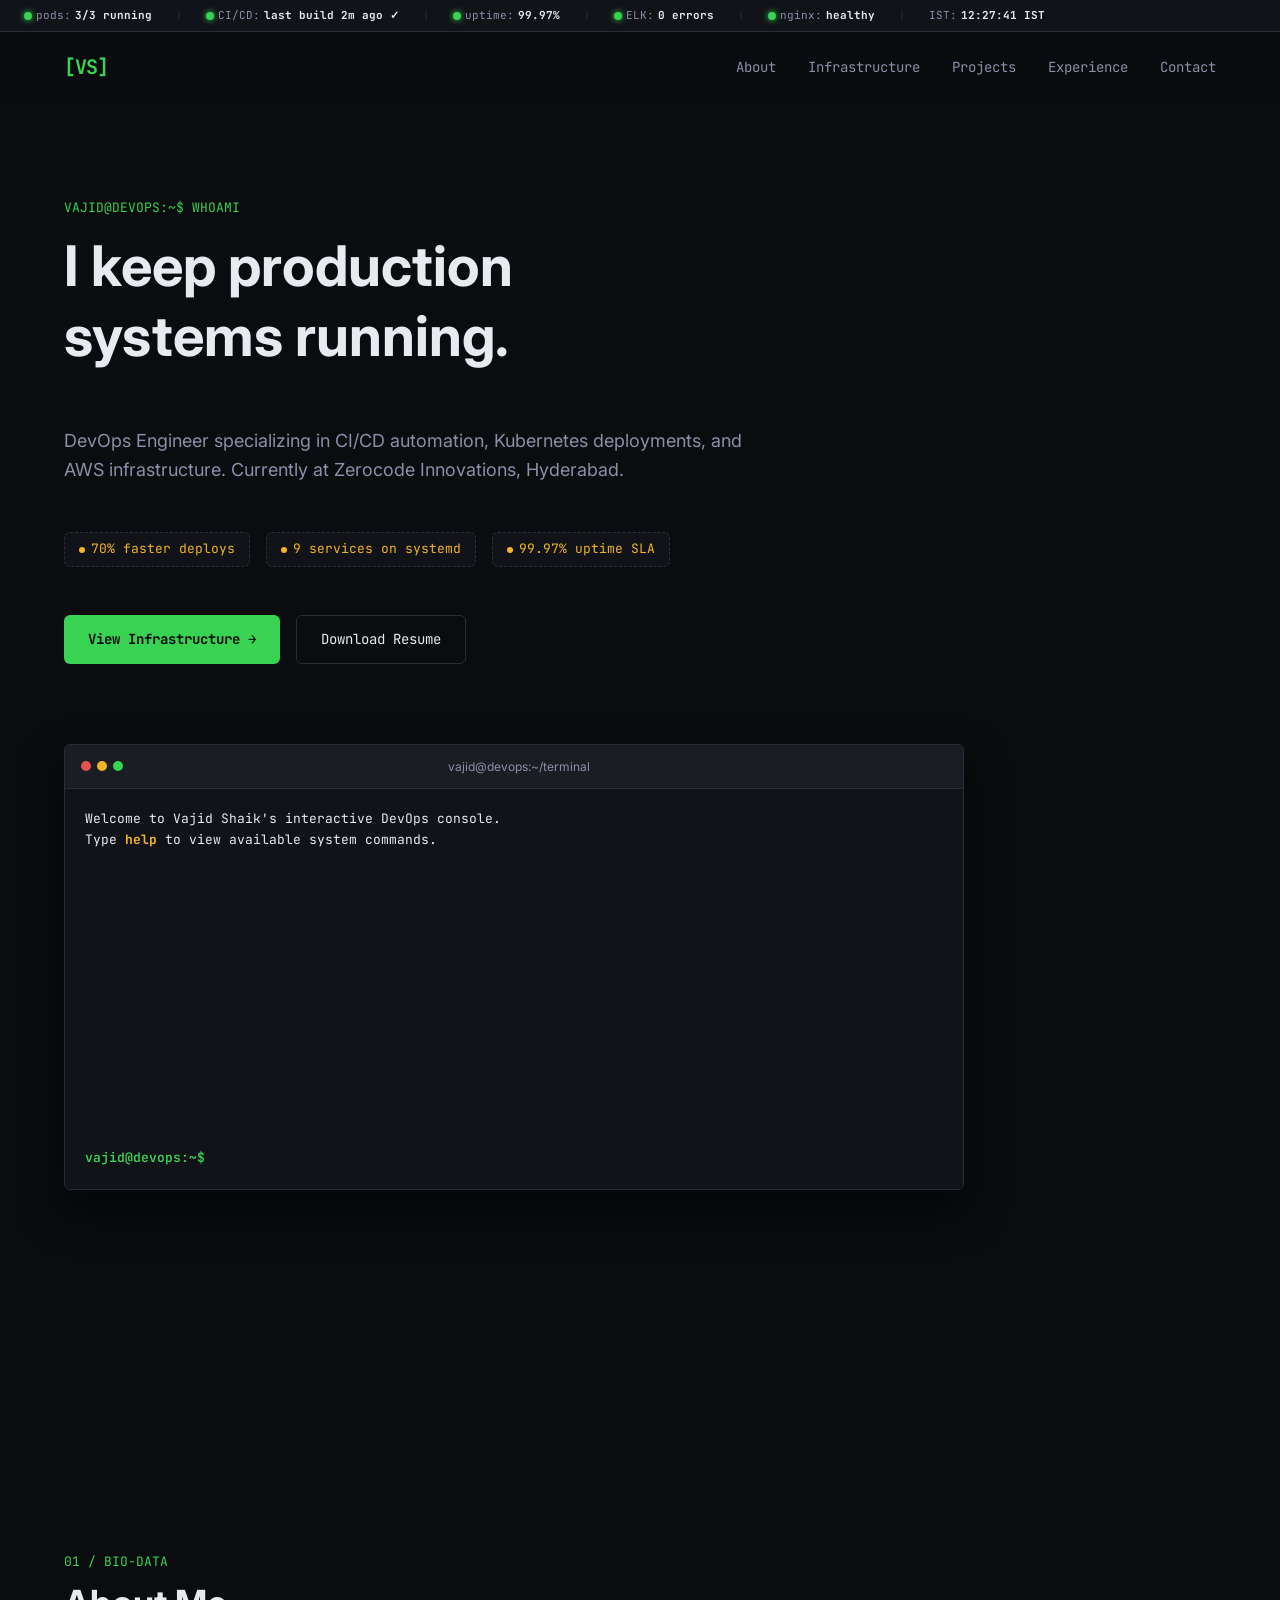
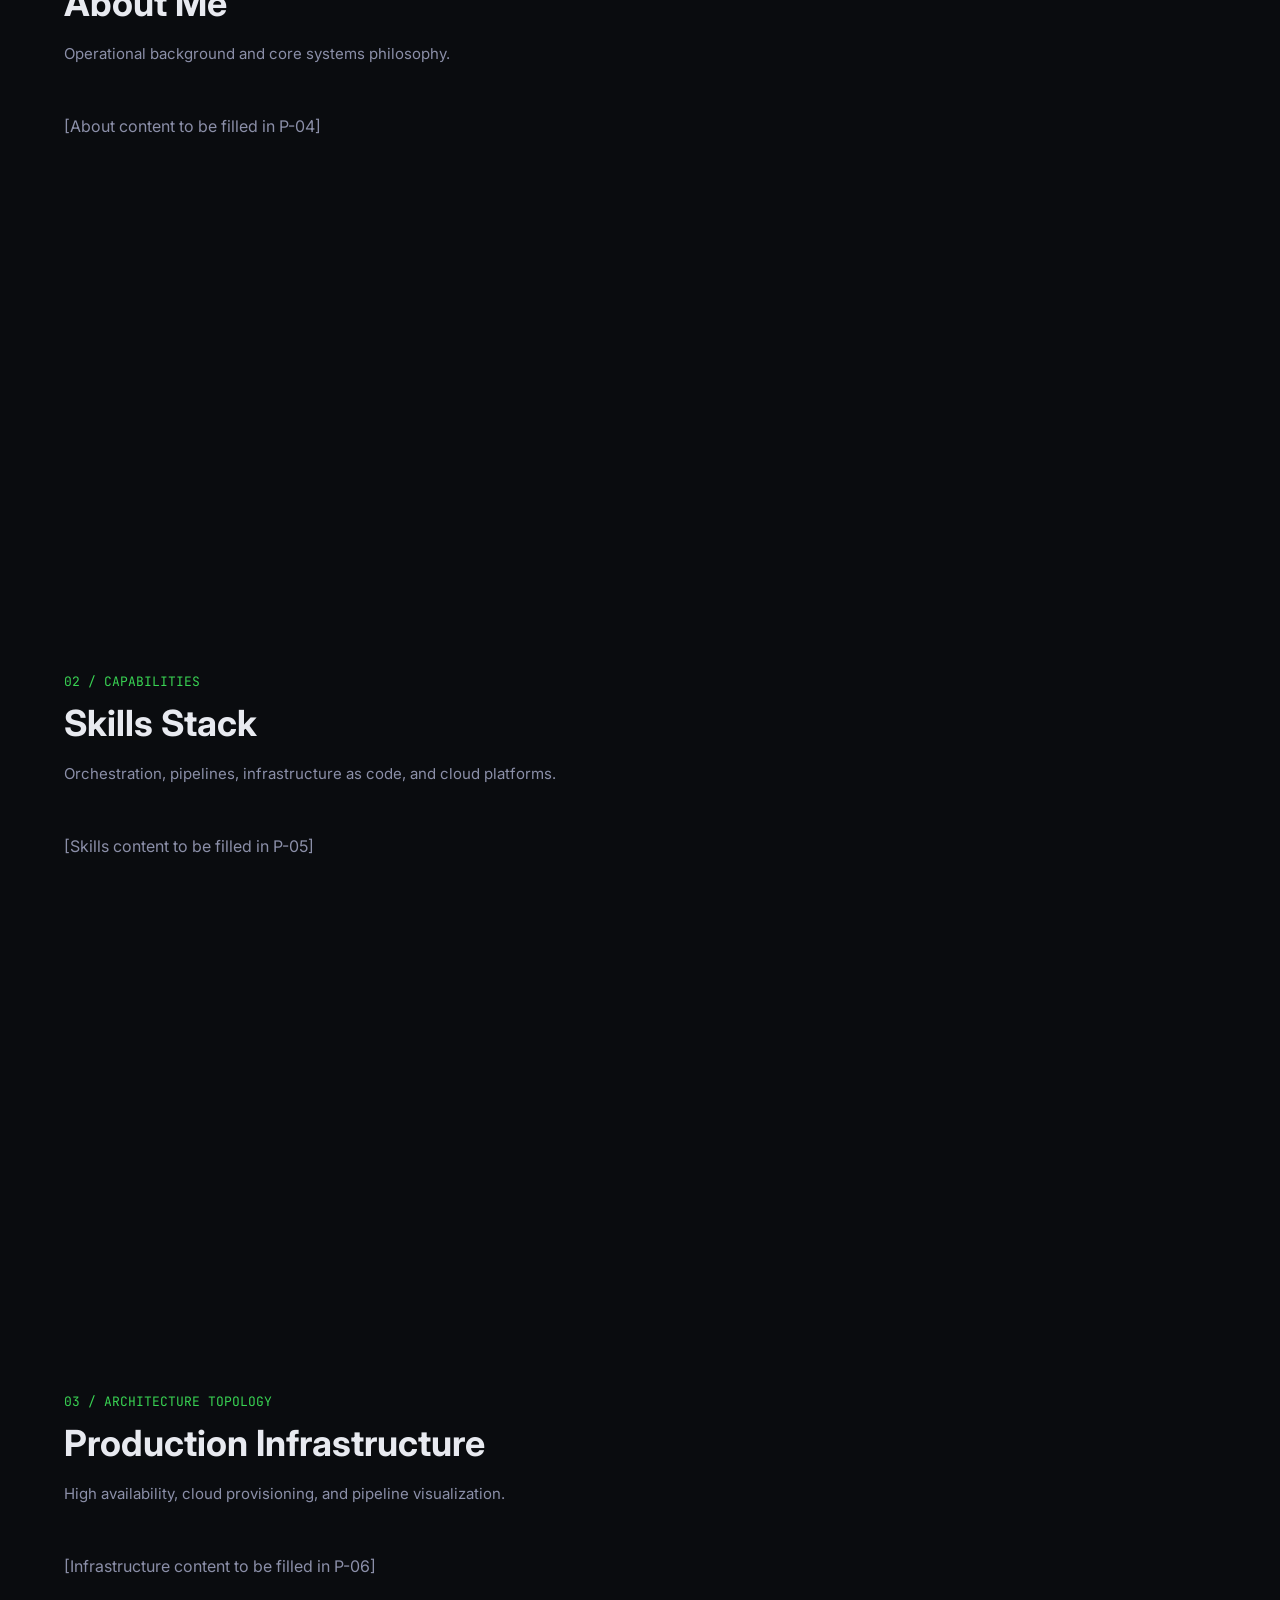
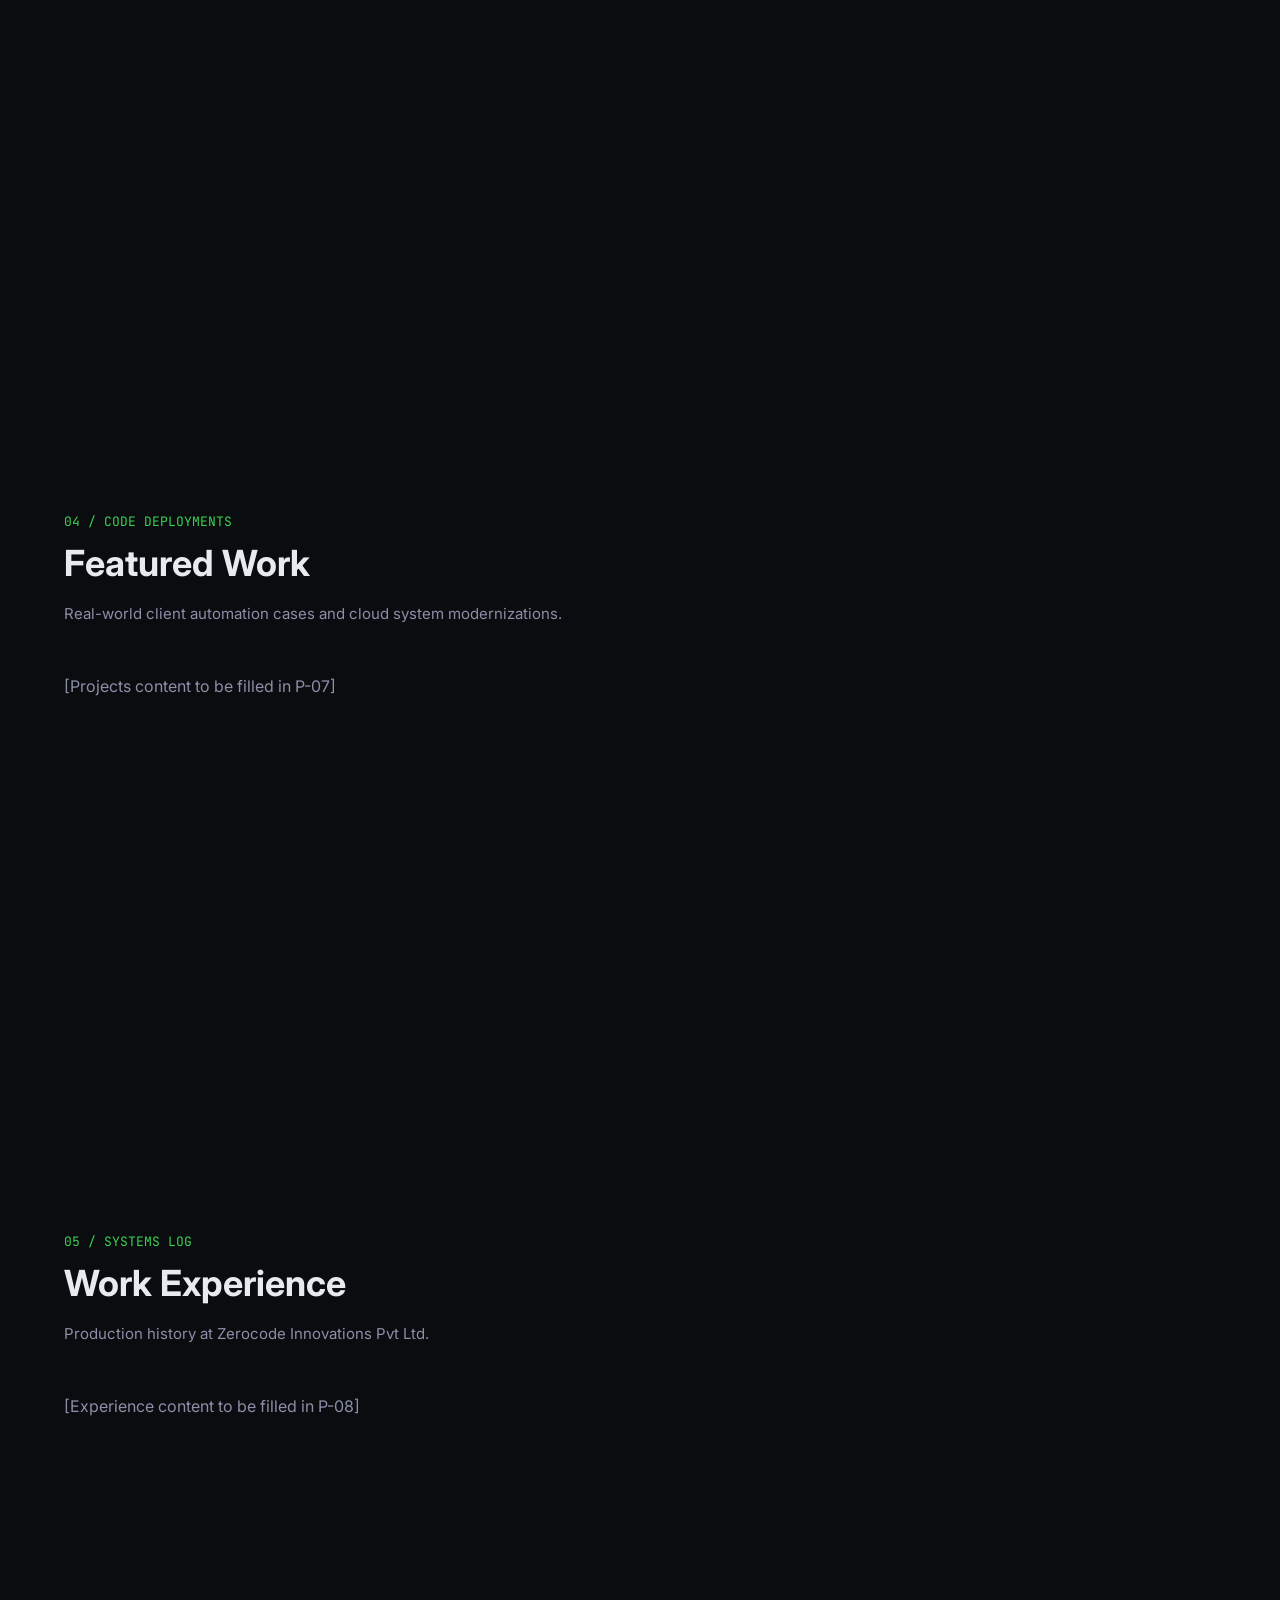
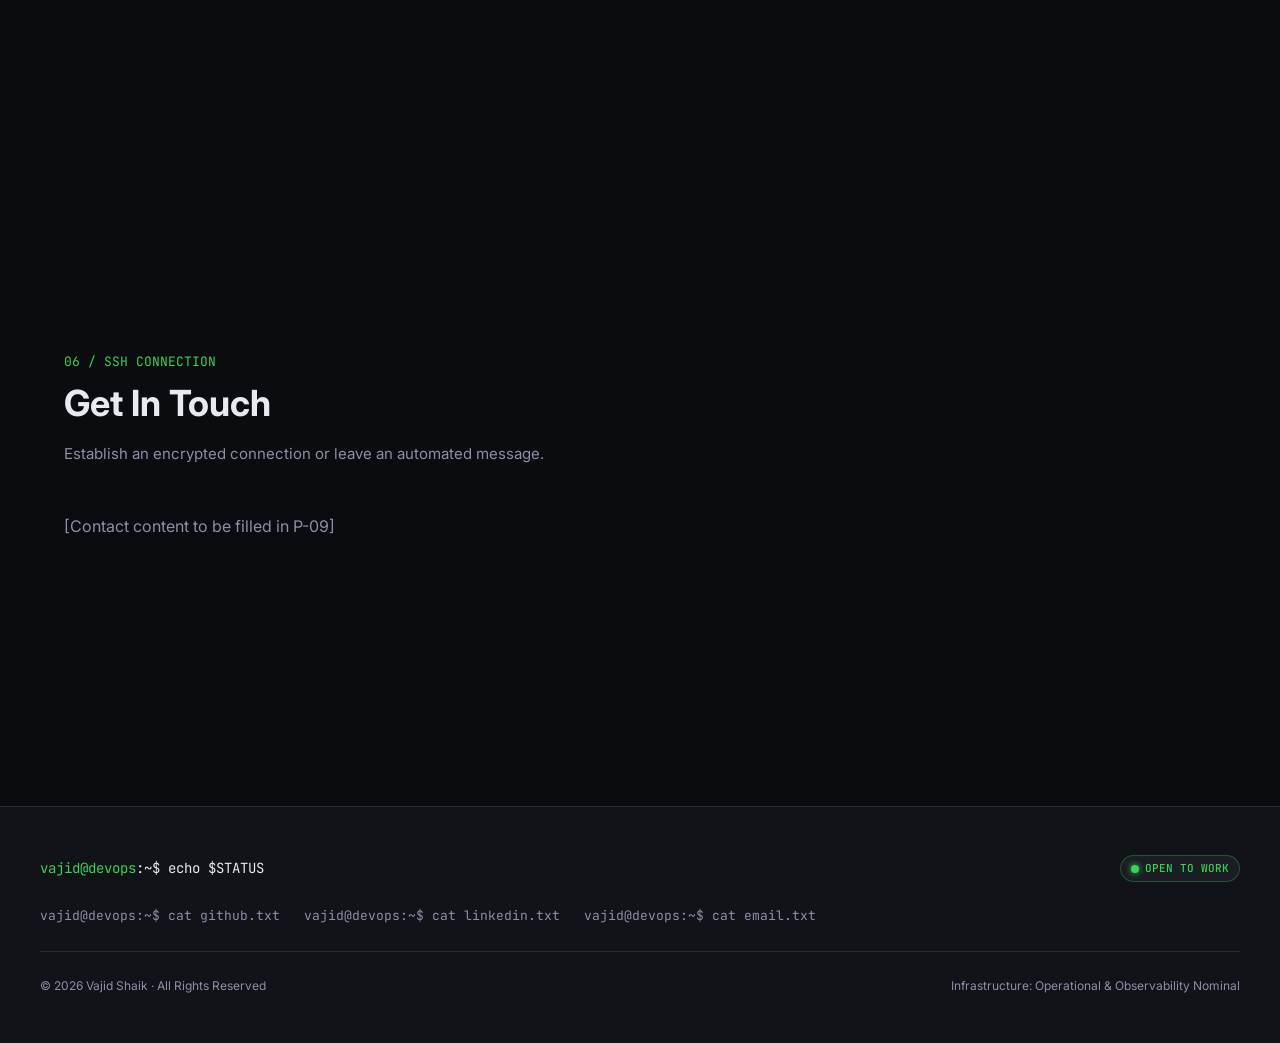
==== index.html @ 1112ad94 "feat(p-03): implement ops status bar, hero section, and interactive terminal simulator engine" ====
<!DOCTYPE html>
<html lang="en">
<head>
  <meta charset="UTF-8" />
  <meta name="viewport" content="width=device-width, initial-scale=1.0" />
  
  <!-- SEO Meta Tags -->
  <title>Vajid Shaik | DevOps Engineer — Hyderabad</title>
  <meta name="description" content="Vajid Shaik is a DevOps Engineer specializing in end-to-end CI/CD automation, AWS cloud architecture, containerized environments via Kubernetes, and Infrastructure as Code (IaC)." />
  <meta name="keywords" content="DevOps Engineer, Vajid Shaik, CI/CD, AWS, Kubernetes, Terraform, Docker, Nginx, Linux, Jenkins, Hyderabad, India" />
  <meta name="author" content="Vajid Shaik" />
  <link rel="canonical" href="https://vajidshaik44.github.io" />

  <!-- Open Graph / LinkedIn Preview Metadata -->
  <meta property="og:title" content="Vajid Shaik | DevOps Engineer — Hyderabad" />
  <meta property="og:description" content="Automating release engineering and infrastructure systems. Specializing in CI/CD, AWS cloud design, and Kubernetes management." />
  <meta property="og:type" content="website" />
  <meta property="og:url" content="https://vajidshaik44.github.io" />
  <meta property="og:image" content="https://vajidshaik44.github.io/assets/images/og-preview.png" />
  <meta property="og:site_name" content="Vajid Shaik Portfolio" />

  <!-- Fonts & Styling -->
  <link rel="preconnect" href="https://fonts.googleapis.com">
  <link rel="preconnect" href="https://fonts.gstatic.com" crossorigin>
  <link href="https://fonts.googleapis.com/css2?family=Inter:wght@300;400;500;600;700&family=JetBrains+Mono:wght@300;400;500;600;700&display=swap" rel="stylesheet">
  
  <link rel="stylesheet" href="assets/css/styles.css" />

  <!-- Schema.org JSON-LD Structured Data -->
  <script type="application/ld+json">
  {
    "@context": "https://schema.org",
    "@type": "Person",
    "name": "Vajid Shaik",
    "jobTitle": "DevOps Engineer",
    "url": "https://vajidshaik44.github.io",
    "address": {
      "@type": "PostalAddress",
      "addressLocality": "Hyderabad",
      "addressRegion": "Telangana",
      "addressCountry": "India"
    },
    "alumniOf": {
      "@type": "EducationalOrganization",
      "name": "JNTU Hyderabad"
    },
    "sameAs": [
      "https://github.com/VajidShaik44",
      "https://www.linkedin.com/in/vajid-shaik"
    ]
  }
  </script>
</head>
<body>

  <!-- ── 1. LOADING SCREEN ── -->
  <div id="loader" aria-live="polite" aria-label="Loading portfolio configurations">
    <div class="loader-container">
      <div class="loader-text">Booting...</div>
      <div class="loader-bar-track">
        <div class="loader-bar-fill"></div>
      </div>
    </div>
  </div>

  <!-- ── 1.5 OPERATIONS Status BAR ── -->
  <div id="ops-ticker" role="status" aria-label="Operations status ticker">
    <div class="ticker-item">
      <span class="status-dot green" id="ticker-pods-dot"></span>
      pods:<strong id="ticker-pods-val">3/3 running</strong>
    </div>
    <span class="ticker-separator">|</span>
    <div class="ticker-item">
      <span class="status-dot green" id="ticker-cicd-dot"></span>
      CI/CD:<strong id="ticker-cicd-val">last build 2m ago ✓</strong>
    </div>
    <span class="ticker-separator">|</span>
    <div class="ticker-item">
      <span class="status-dot green"></span>
      uptime:<strong>99.97%</strong>
    </div>
    <span class="ticker-separator">|</span>
    <div class="ticker-item">
      <span class="status-dot green" id="ticker-elk-dot"></span>
      ELK:<strong id="ticker-elk-val">0 errors</strong>
    </div>
    <span class="ticker-separator">|</span>
    <div class="ticker-item">
      <span class="status-dot green"></span>
      nginx:<strong>healthy</strong>
    </div>
    <span class="ticker-separator">|</span>
    <div class="ticker-item">
      <span>IST:</span><strong id="ticker-time-val">--:--:--</strong>
    </div>
  </div>

  <!-- ── 2. NAVIGATION BAR ── -->
  <nav id="navbar" role="navigation" aria-label="Main Navigation">
    <div class="nav-container">
      <a href="#hero" class="nav-logo">[VS]</a>
      
      <!-- Desktop links -->
      <ul class="nav-links">
        <li><a href="#about">About</a></li>
        <li><a href="#infrastructure">Infrastructure</a></li>
        <li><a href="#projects">Projects</a></li>
        <li><a href="#experience">Experience</a></li>
        <li><a href="#contact">Contact</a></li>
      </ul>

      <!-- Hamburger Trigger for mobile -->
      <button class="hamburger" id="hamburger-trigger" aria-expanded="false" aria-controls="mobile-nav-menu" aria-label="Open navigation menu">
        <span></span>
        <span></span>
        <span></span>
      </button>
    </div>
  </nav>

  <!-- Mobile navigation panel -->
  <div class="mobile-nav-panel" id="mobile-nav-menu">
    <ul class="mobile-nav-links">
      <li><a href="#about" class="mobile-link">About</a></li>
      <li><a href="#infrastructure" class="mobile-link">Infrastructure</a></li>
      <li><a href="#projects" class="mobile-link">Projects</a></li>
      <li><a href="#experience" class="mobile-link">Experience</a></li>
      <li><a href="#contact" class="mobile-link">Contact</a></li>
    </ul>
  </div>

  <!-- ── 3. MAIN PAGE SECTIONS ── -->
  <main id="main-content">
    
    <!-- Hero Section -->
    <section id="hero" class="section-placeholder">
      <div class="hero-wrapper">
        <div class="section-header" style="margin-bottom: var(--spacing-unit);">
          <span class="subtitle" style="font-family: var(--font-mono); color: var(--accent-green); font-size: 13px;">vajid@devops:~$ whoami</span>
          <h1 style="font-size: clamp(32px, 6vw, 56px); margin-top: calc(var(--spacing-unit) * 1.5); margin-bottom: calc(var(--spacing-unit) * 2);">I keep production systems running.</h1>
        </div>
        
        <p class="hero-description">
          DevOps Engineer specializing in CI/CD automation, Kubernetes deployments, and AWS infrastructure. Currently at Zerocode Innovations, Hyderabad.
        </p>

        <div class="hero-metrics">
          <span class="metric-pill">70% faster deploys</span>
          <span class="metric-pill">9 services on systemd</span>
          <span class="metric-pill">99.97% uptime SLA</span>
        </div>

        <div class="cta-container">
          <a href="#infrastructure" class="btn-primary">View Infrastructure &rarr;</a>
          <a href="assets/resume/vajid-shaik-devops-resume.pdf" download class="btn-secondary">Download Resume</a>
        </div>

        <!-- Interactive Linux Terminal Simulator -->
        <div class="terminal-cli-block">
          <div class="terminal-cli-header">
            <div class="terminal-buttons">
              <span class="terminal-btn close"></span>
              <span class="terminal-btn minimize"></span>
              <span class="terminal-btn maximize"></span>
            </div>
            <div class="terminal-title">vajid@devops:~/terminal</div>
          </div>
          <div class="terminal-cli-body" id="terminal-body-click">
            <div class="terminal-cli-output" id="terminal-cli-output">Welcome to Vajid Shaik's interactive DevOps console.
Type <span class="term-warning term-bold">help</span> to view available system commands.
</div>
            <div class="terminal-input-line">
              <span class="terminal-cli-prompt">vajid@devops:~$</span>
              <input type="text" class="terminal-cli-input" id="terminal-cli-input" autofocus autocomplete="off" spellcheck="false" aria-label="Terminal input line" />
            </div>
          </div>
        </div>
      </div>
    </section>

    <!-- About Section -->
    <section id="about" class="section-placeholder">
      <div class="section-header">
        <span class="subtitle">01 / Bio-Data</span>
        <h2>About Me</h2>
        <p>Operational background and core systems philosophy.</p>
      </div>
      <p style="color: var(--text-secondary);">[About content to be filled in P-04]</p>
    </section>

    <!-- Skills Section -->
    <section id="skills" class="section-placeholder">
      <div class="section-header">
        <span class="subtitle">02 / Capabilities</span>
        <h2>Skills Stack</h2>
        <p>Orchestration, pipelines, infrastructure as code, and cloud platforms.</p>
      </div>
      <p style="color: var(--text-secondary);">[Skills content to be filled in P-05]</p>
    </section>

    <!-- Infrastructure Section -->
    <section id="infrastructure" class="section-placeholder">
      <div class="section-header">
        <span class="subtitle">03 / Architecture Topology</span>
        <h2>Production Infrastructure</h2>
        <p>High availability, cloud provisioning, and pipeline visualization.</p>
      </div>
      <p style="color: var(--text-secondary);">[Infrastructure content to be filled in P-06]</p>
    </section>

    <!-- Projects Section -->
    <section id="projects" class="section-placeholder">
      <div class="section-header">
        <span class="subtitle">04 / Code Deployments</span>
        <h2>Featured Work</h2>
        <p>Real-world client automation cases and cloud system modernizations.</p>
      </div>
      <p style="color: var(--text-secondary);">[Projects content to be filled in P-07]</p>
    </section>

    <!-- Experience Section -->
    <section id="experience" class="section-placeholder">
      <div class="section-header">
        <span class="subtitle">05 / Systems Log</span>
        <h2>Work Experience</h2>
        <p>Production history at Zerocode Innovations Pvt Ltd.</p>
      </div>
      <p style="color: var(--text-secondary);">[Experience content to be filled in P-08]</p>
    </section>

    <!-- Contact Section -->
    <section id="contact" class="section-placeholder">
      <div class="section-header">
        <span class="subtitle">06 / SSH Connection</span>
        <h2>Get In Touch</h2>
        <p>Establish an encrypted connection or leave an automated message.</p>
      </div>
      <p style="color: var(--text-secondary);">[Contact content to be filled in P-09]</p>
    </section>

  </main>

  <!-- ── 4. FOOTER COMPONENT ── -->
  <footer class="footer" role="contentinfo">
    <div class="footer-container">
      <div class="footer-top">
        <div class="footer-prompt" aria-label="Terminal Prompt">
          <span class="prompt-host">vajid@devops</span><span class="prompt-text">:~$ echo $STATUS</span>
        </div>
        <div class="badge-tag green">
          <span class="status-dot green"></span>
          OPEN TO WORK
        </div>
      </div>

      <div class="footer-links" aria-label="Terminal Links">
        <div>
          <span style="color: var(--text-secondary);">vajid@devops:~$</span> 
          <a href="https://github.com/VajidShaik44" target="_blank" rel="noopener">cat github.txt</a>
        </div>
        <div>
          <span style="color: var(--text-secondary);">vajid@devops:~$</span> 
          <a href="https://www.linkedin.com/in/vajid-shaik" target="_blank" rel="noopener">cat linkedin.txt</a>
        </div>
        <div>
          <span style="color: var(--text-secondary);">vajid@devops:~$</span> 
          <a href="mailto:shaikvajid484@gmail.com">cat email.txt</a>
        </div>
      </div>

      <div class="footer-bottom">
        <span>&copy; 2026 Vajid Shaik · All Rights Reserved</span>
        <span>Infrastructure: Operational &amp; Observability Nominal</span>
      </div>
    </div>
  </footer>

  <!-- ── 5. CORE LAYOUT SCRIPTS ── -->
  <script>
    document.addEventListener("DOMContentLoaded", function () {
      // 1. Force remove loader overlay under 1.5s
      setTimeout(function () {
        document.body.classList.add("loaded");
      }, 1200);

      // 2. Navigation Scroll Effect
      const navbar = document.getElementById("navbar");
      window.addEventListener("scroll", function () {
        if (window.scrollY > 20) {
          navbar.classList.add("scrolled");
        } else {
          navbar.classList.remove("scrolled");
        }
      });

      // 3. Mobile Hamburger Menu Toggle
      const trigger = document.getElementById("hamburger-trigger");
      const menu = document.getElementById("mobile-nav-menu");
      const links = document.querySelectorAll(".mobile-link");

      function toggleMenu() {
        const isOpen = trigger.classList.toggle("open");
        menu.classList.toggle("open");
        trigger.setAttribute("aria-expanded", isOpen);
      }

      trigger.addEventListener("click", toggleMenu);

      links.forEach(function (link) {
        link.addEventListener("click", toggleMenu);
      });

      // 4. Update Navigation Links Active Class on Scroll
      const sections = document.querySelectorAll("section");
      const navItems = document.querySelectorAll(".nav-links a");

      window.addEventListener("scroll", function () {
        let current = "";
        sections.forEach(function (section) {
          const sectionTop = section.offsetTop;
          const sectionHeight = section.clientHeight;
          if (window.scrollY >= (sectionTop - varHOffset())) {
            current = section.getAttribute("id");
          }
        });

        navItems.forEach(function (item) {
          item.classList.remove("active");
          if (item.getAttribute("href").slice(1) === current) {
            item.classList.add("active");
          }
        });
      });

      function varHOffset() {
        return parseInt(getComputedStyle(document.documentElement).getPropertyValue('--nav-h')) || 70;
      }
    });
  </script>
  <script src="assets/js/terminal.js"></script>
</body>
</html>
---- assets/css/styles.css ----
/* ===================================================================
   styles.css — Rebuilt Global CSS for vajidshaik44.github.io
   Branch: devops-portfolio-v2
   =================================================================== */

/* ── 1. DESIGN VARIABLES ── */
:root {
  --bg: #0a0c0f;
  --surface: #111318;
  --surface-raised: #1a1d24;
  --border: #2a2d35;
  --text-primary: #e8eaf0;
  --text-secondary: #8b8fa8;
  --accent-green: #39d353;
  --accent-amber: #f0b429;
  --accent-red: #e5534b;
  --accent-blue: #58a6ff;

  --font-sans: 'Inter', system-ui, -apple-system, sans-serif;
  --font-mono: 'JetBrains Mono', monospace;

  --spacing-unit: 8px;
  --radius: 6px;
  --transition-speed: 0.25s;
  
  --nav-h: 70px;
}

/* ── 2. GLOBAL RESETS ── */
*, *::before, *::after {
  box-sizing: border-box;
  margin: 0;
  padding: 0;
}

html {
  scroll-behavior: smooth;
  scroll-padding-top: var(--nav-h);
}

body {
  background-color: var(--bg);
  color: var(--text-primary);
  font-family: var(--font-sans);
  font-size: 16px;
  line-height: 1.6;
  overflow-x: hidden;
  -webkit-font-smoothing: antialiased;
}

/* ── 3. TYPOGRAPHY ── */
h1, h2, h3, h4, h5, h6 {
  font-family: var(--font-sans);
  font-weight: 700;
  color: var(--text-primary);
  line-height: 1.25;
}

code, pre, .mono-text, .terminal-block {
  font-family: var(--font-mono);
}

a {
  color: var(--accent-blue);
  text-decoration: none;
  transition: color var(--transition-speed) ease;
}

a:hover {
  color: var(--accent-green);
}

/* ── 4. LOADING SCREEN ── */
#loader {
  position: fixed;
  inset: 0;
  background-color: var(--bg);
  z-index: 10000;
  display: flex;
  flex-direction: column;
  justify-content: center;
  align-items: center;
  transition: opacity 0.4s ease, visibility 0.4s ease;
}

.loader-container {
  width: 240px;
  text-align: center;
}

.loader-text {
  font-family: var(--font-mono);
  font-size: 14px;
  color: var(--accent-green);
  margin-bottom: 12px;
  letter-spacing: 0.1em;
}

.loader-bar-track {
  width: 100%;
  height: 4px;
  background-color: var(--surface);
  border: 1px solid var(--border);
  border-radius: 2px;
  overflow: hidden;
}

.loader-bar-fill {
  height: 100%;
  width: 0%;
  background-color: var(--accent-green);
  box-shadow: 0 0 8px var(--accent-green);
  animation: loadProgress 1.2s cubic-bezier(0.1, 0.8, 0.3, 1) forwards;
}

@keyframes loadProgress {
  0% { width: 0%; }
  20% { width: 15%; }
  50% { width: 60%; }
  80% { width: 90%; }
  100% { width: 100%; }
}

/* Hide helper when loaded */
body.loaded #loader {
  opacity: 0;
  visibility: hidden;
}

/* ── 5. NAVIGATION COMPONENT ── */
#navbar {
  position: fixed;
  top: 0;
  left: 0;
  width: 100%;
  height: var(--nav-h);
  background-color: rgba(10, 12, 15, 0.85);
  backdrop-filter: blur(12px);
  -webkit-backdrop-filter: blur(12px);
  border-bottom: 1px solid transparent;
  z-index: 999;
  transition: border-color var(--transition-speed) ease, background-color var(--transition-speed) ease;
}

/* Added dynamically via JS on scroll */
#navbar.scrolled {
  border-bottom-color: var(--border);
  background-color: rgba(17, 19, 24, 0.95);
}

.nav-container {
  max-width: 1200px;
  height: 100%;
  margin: 0 auto;
  padding: 0 calc(var(--spacing-unit) * 3);
  display: flex;
  justify-content: space-between;
  align-items: center;
}

.nav-logo {
  font-family: var(--font-mono);
  font-size: 20px;
  font-weight: 700;
  color: var(--accent-green);
  letter-spacing: -0.05em;
  display: flex;
  align-items: center;
}

.nav-links {
  display: flex;
  gap: calc(var(--spacing-unit) * 4);
  list-style: none;
}

.nav-links a {
  font-family: var(--font-mono);
  font-size: 14px;
  color: var(--text-secondary);
  position: relative;
  padding: calc(var(--spacing-unit) * 0.5) 0;
}

.nav-links a:hover,
.nav-links a.active {
  color: var(--text-primary);
}

.nav-links a::after {
  content: '';
  position: absolute;
  bottom: 0;
  left: 0;
  width: 0%;
  height: 1px;
  background-color: var(--accent-green);
  transition: width var(--transition-speed) ease;
}

.nav-links a:hover::after,
.nav-links a.active::after {
  width: 100%;
}

/* Hamburger Trigger */
.hamburger {
  display: none;
  background: none;
  border: none;
  cursor: pointer;
  width: 24px;
  height: 18px;
  position: relative;
  z-index: 1001;
}

.hamburger span {
  display: block;
  width: 100%;
  height: 2px;
  background-color: var(--text-primary);
  position: absolute;
  left: 0;
  transition: transform var(--transition-speed) ease, opacity var(--transition-speed) ease;
}

.hamburger span:nth-child(1) { top: 0; }
.hamburger span:nth-child(2) { top: 8px; }
.hamburger span:nth-child(3) { top: 16px; }

.hamburger.open span:nth-child(1) {
  transform: translateY(8px) rotate(45deg);
}

.hamburger.open span:nth-child(2) {
  opacity: 0;
}

.hamburger.open span:nth-child(3) {
  transform: translateY(-8px) rotate(-45deg);
}

/* Mobile Menu Panel */
.mobile-nav-panel {
  position: fixed;
  inset: 0;
  background-color: var(--surface);
  z-index: 1000;
  display: flex;
  flex-direction: column;
  justify-content: center;
  align-items: center;
  opacity: 0;
  visibility: hidden;
  transition: opacity var(--transition-speed) ease, visibility var(--transition-speed) ease;
}

.mobile-nav-panel.open {
  opacity: 1;
  visibility: visible;
}

.mobile-nav-links {
  display: flex;
  flex-direction: column;
  align-items: center;
  gap: calc(var(--spacing-unit) * 4);
  list-style: none;
}

.mobile-nav-links a {
  font-family: var(--font-mono);
  font-size: 22px;
  color: var(--text-secondary);
}

.mobile-nav-links a:hover {
  color: var(--accent-green);
}

/* ── 6. UTILITY CLASSES ── */

/* Section Layouts */
.section-placeholder {
  min-height: 80vh;
  padding: calc(var(--spacing-unit) * 12) calc(var(--spacing-unit) * 3);
  max-width: 1200px;
  margin: 0 auto;
  display: flex;
  flex-direction: column;
  justify-content: center;
}

/* Custom horizontal grid containers will go here later */
.section-header {
  margin-bottom: calc(var(--spacing-unit) * 6);
  max-width: 600px;
}

.section-header .subtitle {
  font-family: var(--font-mono);
  font-size: 13px;
  color: var(--accent-green);
  text-transform: uppercase;
  margin-bottom: calc(var(--spacing-unit) * 1);
  display: block;
}

.section-header h2 {
  font-size: clamp(24px, 4vw, 36px);
  margin-bottom: calc(var(--spacing-unit) * 2);
}

.section-header p {
  color: var(--text-secondary);
  font-size: 15px;
}

/* Terminal Frame block */
.terminal-block {
  background-color: var(--surface);
  border: 1px solid var(--border);
  border-radius: var(--radius);
  box-shadow: 0 12px 32px rgba(0, 0, 0, 0.5);
  overflow: hidden;
  display: flex;
  flex-direction: column;
}

.terminal-header {
  background-color: var(--surface-raised);
  border-bottom: 1px solid var(--border);
  padding: calc(var(--spacing-unit) * 1.5) calc(var(--spacing-unit) * 2);
  display: flex;
  align-items: center;
}

.terminal-buttons {
  display: flex;
  gap: 6px;
  margin-right: 16px;
}

.terminal-btn {
  width: 10px;
  height: 10px;
  border-radius: 50%;
}

.terminal-btn.close { background-color: var(--accent-red); }
.terminal-btn.minimize { background-color: var(--accent-amber); }
.terminal-btn.maximize { background-color: var(--accent-green); }

.terminal-title {
  color: var(--text-secondary);
  font-size: 12px;
  flex-grow: 1;
  text-align: center;
  padding-right: 48px; /* Offset the button list alignment spacing */
}

.terminal-body {
  padding: calc(var(--spacing-unit) * 3);
  font-size: 14px;
  color: var(--text-primary);
  line-height: 1.5;
}

/* Status Indicator Dot */
.status-dot {
  display: inline-block;
  width: 8px;
  height: 8px;
  border-radius: 50%;
  margin-right: 6px;
}

.status-dot.green {
  background-color: var(--accent-green);
  box-shadow: 0 0 6px var(--accent-green);
}

.status-dot.amber {
  background-color: var(--accent-amber);
  box-shadow: 0 0 6px var(--accent-amber);
}

.status-dot.red {
  background-color: var(--accent-red);
  box-shadow: 0 0 6px var(--accent-red);
}

/* Metadata Badge Tags */
.badge-tag {
  display: inline-flex;
  align-items: center;
  background-color: var(--surface-raised);
  border: 1px solid var(--border);
  color: var(--text-secondary);
  font-family: var(--font-mono);
  font-size: 11px;
  font-weight: 500;
  padding: 4px 10px;
  border-radius: 20px;
  white-space: nowrap;
}

.badge-tag.green {
  color: var(--accent-green);
  border-color: rgba(57, 211, 83, 0.3);
}

.badge-tag.amber {
  color: var(--accent-amber);
  border-color: rgba(240, 180, 41, 0.3);
}

.badge-tag.red {
  color: var(--accent-red);
  border-color: rgba(229, 83, 75, 0.3);
}

.badge-tag.blue {
  color: var(--accent-blue);
  border-color: rgba(88, 166, 255, 0.3);
}

/* ── 7. FOOTER COMPONENT ── */
.footer {
  border-top: 1px solid var(--border);
  background-color: var(--surface);
  padding: calc(var(--spacing-unit) * 6) calc(var(--spacing-unit) * 3);
}

.footer-container {
  max-width: 1200px;
  margin: 0 auto;
  display: flex;
  flex-direction: column;
  gap: calc(var(--spacing-unit) * 3);
}

.footer-top {
  display: flex;
  justify-content: space-between;
  align-items: center;
  flex-wrap: wrap;
  gap: calc(var(--spacing-unit) * 2);
}

.footer-prompt {
  font-family: var(--font-mono);
  font-size: 14px;
}

.footer-prompt .prompt-host {
  color: var(--accent-green);
}

.footer-prompt .prompt-text {
  color: var(--text-primary);
}

.footer-links {
  display: flex;
  gap: calc(var(--spacing-unit) * 3);
  font-family: var(--font-mono);
  font-size: 13px;
}

.footer-links a {
  color: var(--text-secondary);
}

.footer-links a:hover {
  color: var(--accent-blue);
}

.footer-bottom {
  display: flex;
  justify-content: space-between;
  align-items: center;
  font-size: 12px;
  color: var(--text-secondary);
  border-top: 1px solid var(--border);
  padding-top: calc(var(--spacing-unit) * 3);
}

/* ── 8. RESPONSIVE BREAKPOINTS ── */
@media (max-width: 1024px) {
  :root {
    --nav-h: 64px;
  }
  
  .section-placeholder {
    padding: calc(var(--spacing-unit) * 8) calc(var(--spacing-unit) * 3);
  }
}

@media (max-width: 768px) {
  .nav-links {
    display: none;
  }

  .hamburger {
    display: block;
  }

  .footer-top {
    flex-direction: column;
    align-items: flex-start;
  }

  .footer-links {
    flex-direction: column;
    gap: calc(var(--spacing-unit) * 1.5);
  }

  .footer-bottom {
    flex-direction: column;
    gap: calc(var(--spacing-unit) * 1.5);
    align-items: flex-start;
  }
}

/* ── 9. OPERATIONS TICKER STATUS BAR ── */
#ops-ticker {
  position: fixed;
  top: 0;
  left: 0;
  width: 100%;
  height: 32px;
  background-color: var(--surface);
  border-bottom: 1px solid var(--border);
  z-index: 1001;
  font-family: var(--font-mono);
  font-size: 11px;
  display: flex;
  align-items: center;
  padding: 0 calc(var(--spacing-unit) * 3);
  overflow-x: auto;
  white-space: nowrap;
  gap: calc(var(--spacing-unit) * 3);
  scrollbar-width: none; /* Hide scrollbar Firefox */
}

#ops-ticker::-webkit-scrollbar {
  display: none; /* Hide scrollbar Chrome/Safari */
}

.ticker-item {
  display: flex;
  align-items: center;
  color: var(--text-secondary);
}

.ticker-item .status-dot {
  margin-right: 4px;
}

.ticker-item strong {
  color: var(--text-primary);
  margin-left: 4px;
}

.ticker-separator {
  color: var(--border);
  font-size: 10px;
}

/* Compensate body padding for top-fixed status ticker & nav */
body {
  padding-top: calc(var(--nav-h) + 32px);
}

#navbar {
  top: 32px;
}

/* ── 10. HERO SECTION ELEMENTS ── */
.hero-wrapper {
  display: flex;
  flex-direction: column;
  gap: calc(var(--spacing-unit) * 4);
}

.hero-description {
  font-size: clamp(16px, 2vw, 18px);
  color: var(--text-secondary);
  max-width: 680px;
}

.hero-metrics {
  display: flex;
  flex-wrap: wrap;
  gap: calc(var(--spacing-unit) * 2);
  margin-top: calc(var(--spacing-unit) * 2);
}

.hero-metrics .metric-pill {
  font-family: var(--font-mono);
  font-size: 13px;
  background-color: var(--surface);
  border: 1px dashed var(--border);
  padding: 6px 14px;
  border-radius: var(--radius);
  color: var(--accent-amber);
  display: flex;
  align-items: center;
  gap: 6px;
}

.hero-metrics .metric-pill::before {
  content: '';
  display: inline-block;
  width: 6px;
  height: 6px;
  border-radius: 50%;
  background-color: var(--accent-amber);
}

.cta-container {
  display: flex;
  gap: calc(var(--spacing-unit) * 2);
  margin-top: calc(var(--spacing-unit) * 2);
}

.btn-primary {
  display: inline-flex;
  align-items: center;
  justify-content: center;
  background-color: var(--accent-green);
  color: var(--bg);
  font-family: var(--font-mono);
  font-weight: 700;
  font-size: 14px;
  padding: 12px 24px;
  border-radius: var(--radius);
  border: none;
  cursor: pointer;
  transition: background-color var(--transition-speed) ease, transform 0.1s ease;
}

.btn-primary:hover {
  background-color: #2ebc48;
  color: var(--bg);
}

.btn-secondary {
  display: inline-flex;
  align-items: center;
  justify-content: center;
  background-color: transparent;
  color: var(--text-primary);
  border: 1px solid var(--border);
  font-family: var(--font-mono);
  font-size: 14px;
  padding: 12px 24px;
  border-radius: var(--radius);
  cursor: pointer;
  transition: border-color var(--transition-speed) ease, background-color var(--transition-speed) ease;
}

.btn-secondary:hover {
  border-color: var(--accent-blue);
  background-color: rgba(88, 166, 255, 0.05);
  color: var(--accent-blue);
}

/* ── 11. INTERACTIVE TERMINAL LAYOUT ── */
.terminal-cli-block {
  max-width: 900px;
  width: 100%;
  margin-top: calc(var(--spacing-unit) * 6);
  border: 1px solid var(--border);
  border-radius: var(--radius);
  overflow: hidden;
  box-shadow: 0 20px 40px rgba(0, 0, 0, 0.6);
}

.terminal-cli-header {
  background-color: var(--surface-raised);
  border-bottom: 1px solid var(--border);
  padding: calc(var(--spacing-unit) * 1.5) calc(var(--spacing-unit) * 2);
  display: flex;
  align-items: center;
}

.terminal-cli-body {
  background-color: var(--surface);
  padding: calc(var(--spacing-unit) * 2.5);
  height: 400px;
  overflow-y: auto;
  font-family: var(--font-mono);
  font-size: 13px;
  line-height: 1.6;
  color: var(--text-primary);
  display: flex;
  flex-direction: column;
}

.terminal-cli-output {
  flex-grow: 1;
  overflow-y: auto;
  margin-bottom: calc(var(--spacing-unit) * 1.5);
  white-space: pre-wrap;
  word-break: break-all;
}

.terminal-input-line {
  display: flex;
  align-items: center;
}

.terminal-cli-prompt {
  color: var(--accent-green);
  font-weight: 600;
  margin-right: 8px;
  white-space: nowrap;
}

.terminal-cli-input {
  background: transparent !important;
  border: none !important;
  outline: none !important;
  color: var(--text-primary) !important;
  font-family: var(--font-mono) !important;
  font-size: 13px !important;
  flex-grow: 1;
  caret-color: var(--accent-green);
  padding: 0 !important;
}

/* Autocomplete suggestion styles */
.terminal-autocomplete-hint {
  color: var(--text-secondary);
  opacity: 0.5;
  margin-left: 2px;
}

/* Terminal output coloring helpers */
.term-success { color: var(--accent-green); }
.term-warning { color: var(--accent-amber); }
.term-error { color: var(--accent-red); }
.term-info { color: var(--accent-blue); }
.term-dim { color: var(--text-secondary); }
.term-bold { font-weight: bold; }
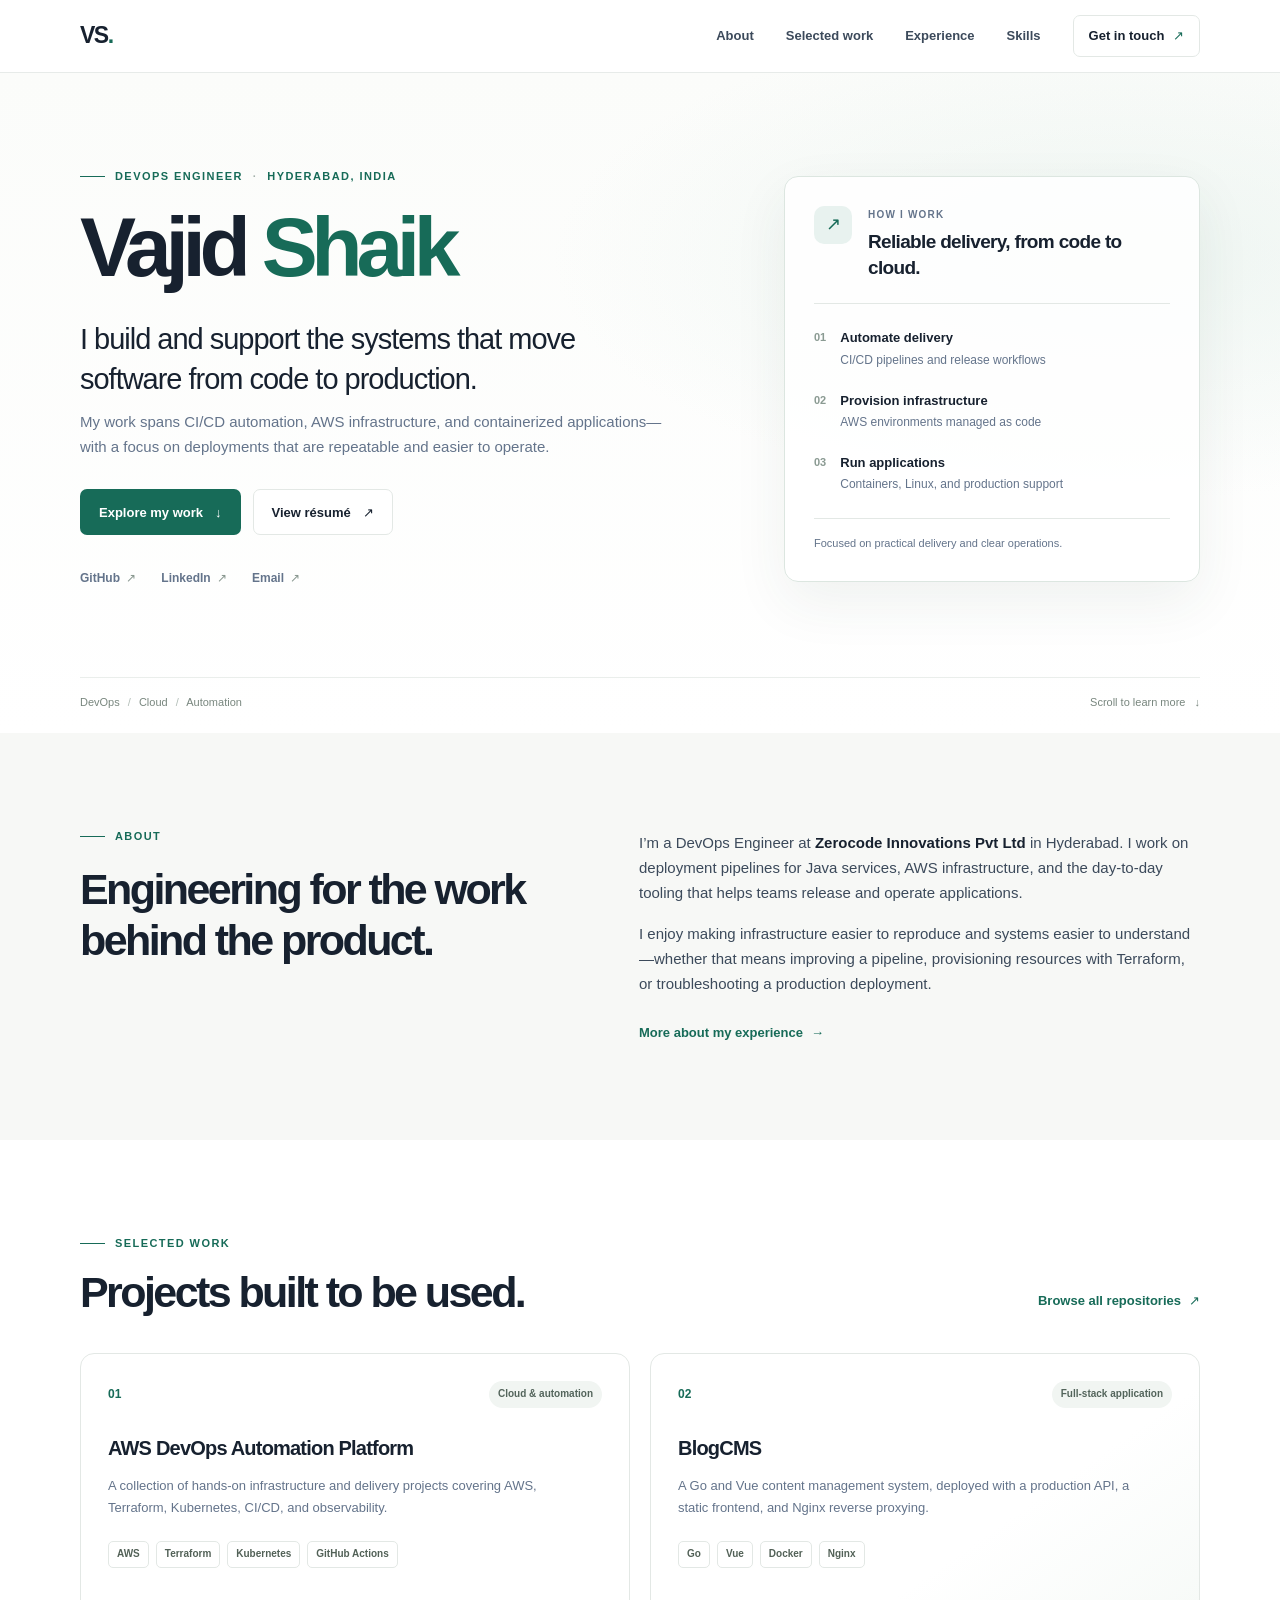
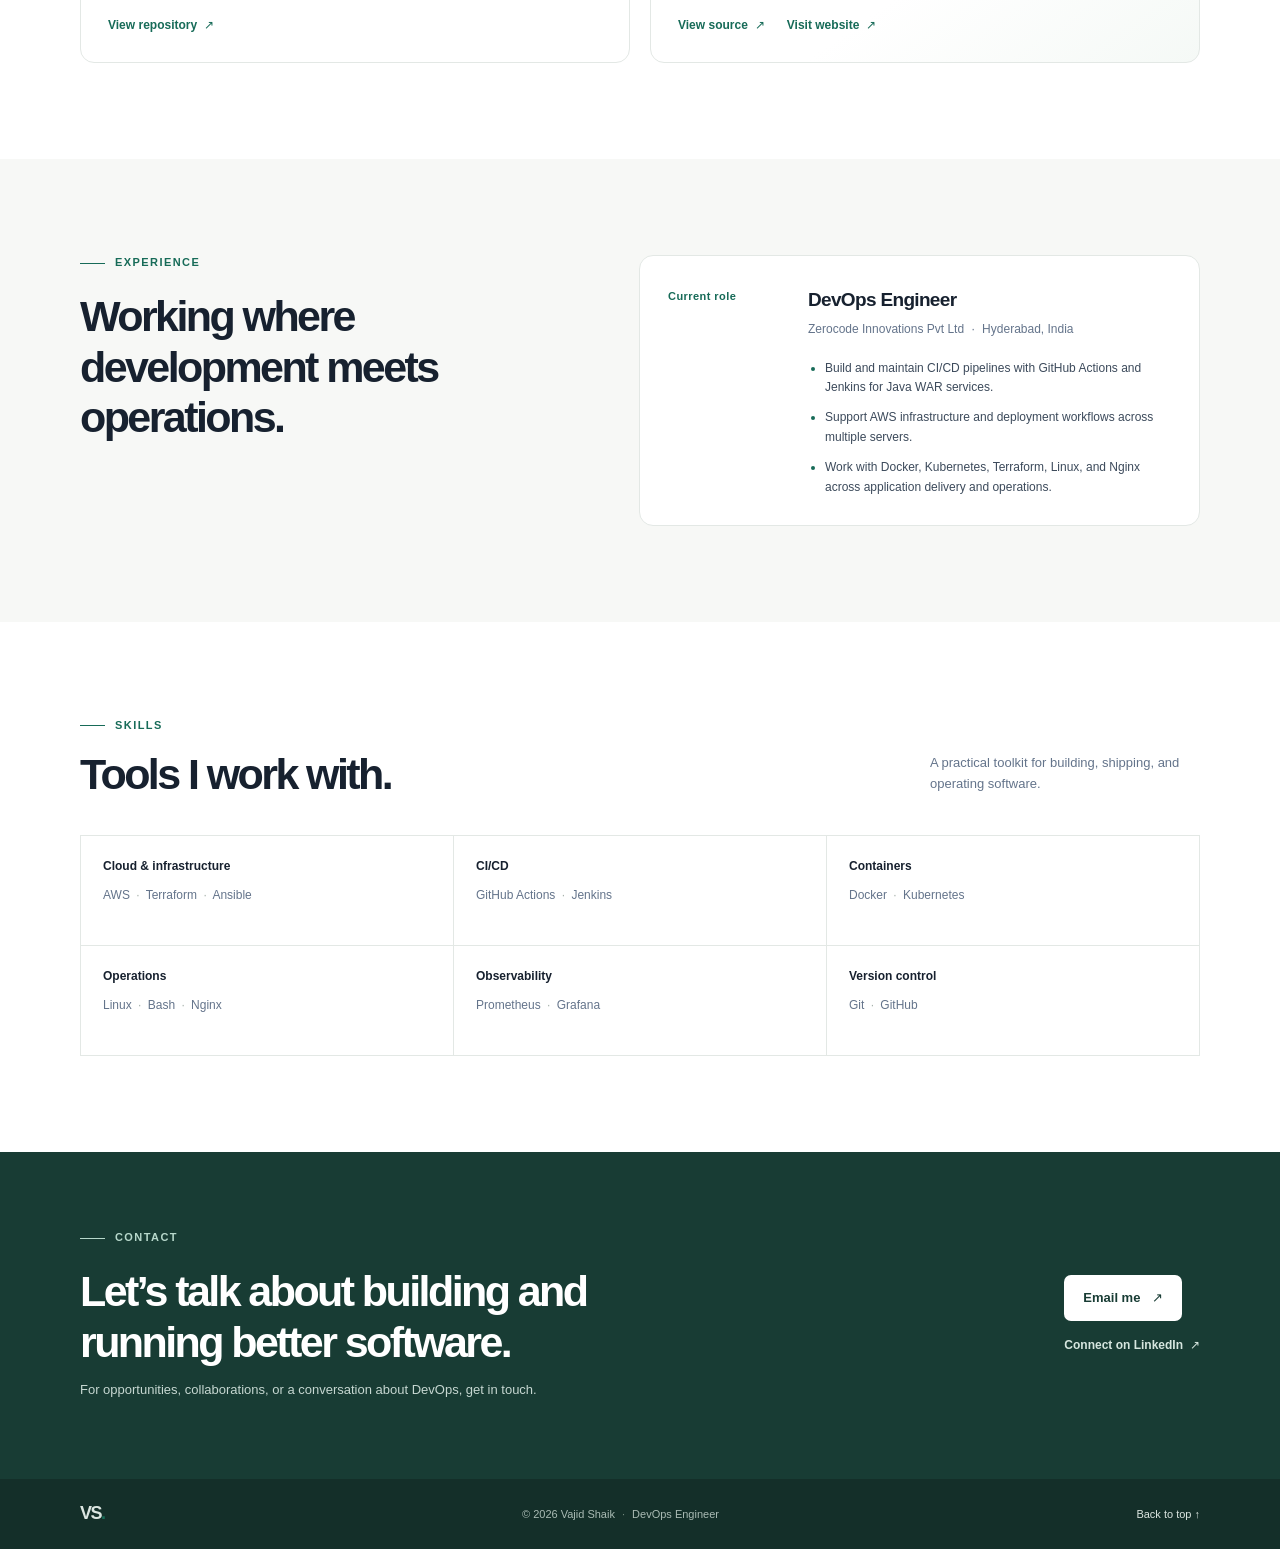
==== commit bb7595dd: "Refactor code structure for improved readability and maintainability" ====
--- a/index.html
+++ b/index.html
@@ -2,341 +2,200 @@
 <html lang="en">
 <head>
   <meta charset="UTF-8" />
-  <meta name="viewport" content="width=device-width, initial-scale=1.0" />
-  
-  <!-- SEO Meta Tags -->
-  <title>Vajid Shaik | DevOps Engineer — Hyderabad</title>
-  <meta name="description" content="Vajid Shaik is a DevOps Engineer specializing in end-to-end CI/CD automation, AWS cloud architecture, containerized environments via Kubernetes, and Infrastructure as Code (IaC)." />
-  <meta name="keywords" content="DevOps Engineer, Vajid Shaik, CI/CD, AWS, Kubernetes, Terraform, Docker, Nginx, Linux, Jenkins, Hyderabad, India" />
+  <meta name="viewport" content="width=device-width, initial-scale=1" />
+  <meta name="theme-color" content="#f8fafc" />
+  <meta name="description" content="Vajid Shaik is a DevOps Engineer in Hyderabad, India, working with AWS, CI/CD, infrastructure as code, and container platforms." />
   <meta name="author" content="Vajid Shaik" />
-  <link rel="canonical" href="https://vajidshaik44.github.io" />
-
-  <!-- Open Graph / LinkedIn Preview Metadata -->
-  <meta property="og:title" content="Vajid Shaik | DevOps Engineer — Hyderabad" />
-  <meta property="og:description" content="Automating release engineering and infrastructure systems. Specializing in CI/CD, AWS cloud design, and Kubernetes management." />
+  <meta property="og:title" content="Vajid Shaik | DevOps Engineer" />
+  <meta property="og:description" content="DevOps engineering across cloud infrastructure, CI/CD, and container platforms." />
   <meta property="og:type" content="website" />
-  <meta property="og:url" content="https://vajidshaik44.github.io" />
-  <meta property="og:image" content="https://vajidshaik44.github.io/assets/images/og-preview.png" />
-  <meta property="og:site_name" content="Vajid Shaik Portfolio" />
-
-  <!-- Fonts & Styling -->
-  <link rel="preconnect" href="https://fonts.googleapis.com">
-  <link rel="preconnect" href="https://fonts.gstatic.com" crossorigin>
-  <link href="https://fonts.googleapis.com/css2?family=Inter:wght@300;400;500;600;700&family=JetBrains+Mono:wght@300;400;500;600;700&display=swap" rel="stylesheet">
-  
-  <link rel="stylesheet" href="assets/css/styles.css" />
-
-  <!-- Schema.org JSON-LD Structured Data -->
-  <script type="application/ld+json">
-  {
-    "@context": "https://schema.org",
-    "@type": "Person",
-    "name": "Vajid Shaik",
-    "jobTitle": "DevOps Engineer",
-    "url": "https://vajidshaik44.github.io",
-    "address": {
-      "@type": "PostalAddress",
-      "addressLocality": "Hyderabad",
-      "addressRegion": "Telangana",
-      "addressCountry": "India"
-    },
-    "alumniOf": {
-      "@type": "EducationalOrganization",
-      "name": "JNTU Hyderabad"
-    },
-    "sameAs": [
-      "https://github.com/VajidShaik44",
-      "https://www.linkedin.com/in/vajid-shaik"
-    ]
-  }
-  </script>
+  <meta property="og:url" content="https://vajidshaik44.github.io/" />
+  <link rel="canonical" href="https://vajidshaik44.github.io/" />
+  <link rel="icon" type="image/svg+xml" href="favicon.svg" />
+  <link rel="stylesheet" href="styles.css" />
+  <title>Vajid Shaik | DevOps Engineer</title>
 </head>
 <body>
-
-  <!-- ── 1. LOADING SCREEN ── -->
-  <div id="loader" aria-live="polite" aria-label="Loading portfolio configurations">
-    <div class="loader-container">
-      <div class="loader-text">Booting...</div>
-      <div class="loader-bar-track">
-        <div class="loader-bar-fill"></div>
-      </div>
-    </div>
-  </div>
-
-  <!-- ── 1.5 OPERATIONS Status BAR ── -->
-  <div id="ops-ticker" role="status" aria-label="Operations status ticker">
-    <div class="ticker-item">
-      <span class="status-dot green" id="ticker-pods-dot"></span>
-      pods:<strong id="ticker-pods-val">3/3 running</strong>
-    </div>
-    <span class="ticker-separator">|</span>
-    <div class="ticker-item">
-      <span class="status-dot green" id="ticker-cicd-dot"></span>
-      CI/CD:<strong id="ticker-cicd-val">last build 2m ago ✓</strong>
-    </div>
-    <span class="ticker-separator">|</span>
-    <div class="ticker-item">
-      <span class="status-dot green"></span>
-      uptime:<strong>99.97%</strong>
-    </div>
-    <span class="ticker-separator">|</span>
-    <div class="ticker-item">
-      <span class="status-dot green" id="ticker-elk-dot"></span>
-      ELK:<strong id="ticker-elk-val">0 errors</strong>
-    </div>
-    <span class="ticker-separator">|</span>
-    <div class="ticker-item">
-      <span class="status-dot green"></span>
-      nginx:<strong>healthy</strong>
-    </div>
-    <span class="ticker-separator">|</span>
-    <div class="ticker-item">
-      <span>IST:</span><strong id="ticker-time-val">--:--:--</strong>
-    </div>
-  </div>
-
-  <!-- ── 2. NAVIGATION BAR ── -->
-  <nav id="navbar" role="navigation" aria-label="Main Navigation">
-    <div class="nav-container">
-      <a href="#hero" class="nav-logo">[VS]</a>
-      
-      <!-- Desktop links -->
-      <ul class="nav-links">
-        <li><a href="#about">About</a></li>
-        <li><a href="#infrastructure">Infrastructure</a></li>
-        <li><a href="#projects">Projects</a></li>
-        <li><a href="#experience">Experience</a></li>
-        <li><a href="#contact">Contact</a></li>
-      </ul>
-
-      <!-- Hamburger Trigger for mobile -->
-      <button class="hamburger" id="hamburger-trigger" aria-expanded="false" aria-controls="mobile-nav-menu" aria-label="Open navigation menu">
-        <span></span>
-        <span></span>
-        <span></span>
+  <a class="skip-link" href="#main">Skip to content</a>
+
+  <header class="site-header">
+    <nav class="nav container" aria-label="Main navigation">
+      <a class="brand" href="#home" aria-label="Vajid Shaik, home">VS<span>.</span></a>
+      <button class="menu-toggle" id="menuToggle" type="button" aria-expanded="false" aria-controls="navLinks" aria-label="Open navigation">
+        <span></span><span></span>
       </button>
-    </div>
-  </nav>
-
-  <!-- Mobile navigation panel -->
-  <div class="mobile-nav-panel" id="mobile-nav-menu">
-    <ul class="mobile-nav-links">
-      <li><a href="#about" class="mobile-link">About</a></li>
-      <li><a href="#infrastructure" class="mobile-link">Infrastructure</a></li>
-      <li><a href="#projects" class="mobile-link">Projects</a></li>
-      <li><a href="#experience" class="mobile-link">Experience</a></li>
-      <li><a href="#contact" class="mobile-link">Contact</a></li>
-    </ul>
-  </div>
-
-  <!-- ── 3. MAIN PAGE SECTIONS ── -->
-  <main id="main-content">
-    
-    <!-- Hero Section -->
-    <section id="hero" class="section-placeholder">
-      <div class="hero-wrapper">
-        <div class="section-header" style="margin-bottom: var(--spacing-unit);">
-          <span class="subtitle" style="font-family: var(--font-mono); color: var(--accent-green); font-size: 13px;">vajid@devops:~$ whoami</span>
-          <h1 style="font-size: clamp(32px, 6vw, 56px); margin-top: calc(var(--spacing-unit) * 1.5); margin-bottom: calc(var(--spacing-unit) * 2);">I keep production systems running.</h1>
-        </div>
-        
-        <p class="hero-description">
-          DevOps Engineer specializing in CI/CD automation, Kubernetes deployments, and AWS infrastructure. Currently at Zerocode Innovations, Hyderabad.
-        </p>
-
-        <div class="hero-metrics">
-          <span class="metric-pill">70% faster deploys</span>
-          <span class="metric-pill">9 services on systemd</span>
-          <span class="metric-pill">99.97% uptime SLA</span>
-        </div>
-
-        <div class="cta-container">
-          <a href="#infrastructure" class="btn-primary">View Infrastructure &rarr;</a>
-          <a href="assets/resume/vajid-shaik-devops-resume.pdf" download class="btn-secondary">Download Resume</a>
-        </div>
-
-        <!-- Interactive Linux Terminal Simulator -->
-        <div class="terminal-cli-block">
-          <div class="terminal-cli-header">
-            <div class="terminal-buttons">
-              <span class="terminal-btn close"></span>
-              <span class="terminal-btn minimize"></span>
-              <span class="terminal-btn maximize"></span>
-            </div>
-            <div class="terminal-title">vajid@devops:~/terminal</div>
-          </div>
-          <div class="terminal-cli-body" id="terminal-body-click">
-            <div class="terminal-cli-output" id="terminal-cli-output">Welcome to Vajid Shaik's interactive DevOps console.
-Type <span class="term-warning term-bold">help</span> to view available system commands.
-</div>
-            <div class="terminal-input-line">
-              <span class="terminal-cli-prompt">vajid@devops:~$</span>
-              <input type="text" class="terminal-cli-input" id="terminal-cli-input" autofocus autocomplete="off" spellcheck="false" aria-label="Terminal input line" />
-            </div>
-          </div>
-        </div>
-      </div>
-    </section>
-
-    <!-- About Section -->
-    <section id="about" class="section-placeholder">
-      <div class="section-header">
-        <span class="subtitle">01 / Bio-Data</span>
-        <h2>About Me</h2>
-        <p>Operational background and core systems philosophy.</p>
-      </div>
-      <p style="color: var(--text-secondary);">[About content to be filled in P-04]</p>
-    </section>
-
-    <!-- Skills Section -->
-    <section id="skills" class="section-placeholder">
-      <div class="section-header">
-        <span class="subtitle">02 / Capabilities</span>
-        <h2>Skills Stack</h2>
-        <p>Orchestration, pipelines, infrastructure as code, and cloud platforms.</p>
-      </div>
-      <p style="color: var(--text-secondary);">[Skills content to be filled in P-05]</p>
-    </section>
-
-    <!-- Infrastructure Section -->
-    <section id="infrastructure" class="section-placeholder">
-      <div class="section-header">
-        <span class="subtitle">03 / Architecture Topology</span>
-        <h2>Production Infrastructure</h2>
-        <p>High availability, cloud provisioning, and pipeline visualization.</p>
-      </div>
-      <p style="color: var(--text-secondary);">[Infrastructure content to be filled in P-06]</p>
-    </section>
-
-    <!-- Projects Section -->
-    <section id="projects" class="section-placeholder">
-      <div class="section-header">
-        <span class="subtitle">04 / Code Deployments</span>
-        <h2>Featured Work</h2>
-        <p>Real-world client automation cases and cloud system modernizations.</p>
-      </div>
-      <p style="color: var(--text-secondary);">[Projects content to be filled in P-07]</p>
-    </section>
-
-    <!-- Experience Section -->
-    <section id="experience" class="section-placeholder">
-      <div class="section-header">
-        <span class="subtitle">05 / Systems Log</span>
-        <h2>Work Experience</h2>
-        <p>Production history at Zerocode Innovations Pvt Ltd.</p>
-      </div>
-      <p style="color: var(--text-secondary);">[Experience content to be filled in P-08]</p>
-    </section>
-
-    <!-- Contact Section -->
-    <section id="contact" class="section-placeholder">
-      <div class="section-header">
-        <span class="subtitle">06 / SSH Connection</span>
-        <h2>Get In Touch</h2>
-        <p>Establish an encrypted connection or leave an automated message.</p>
-      </div>
-      <p style="color: var(--text-secondary);">[Contact content to be filled in P-09]</p>
-    </section>
-
+      <div class="nav-links" id="navLinks">
+        <a href="#about">About</a>
+        <a href="#work">Selected work</a>
+        <a href="#experience">Experience</a>
+        <a href="#skills">Skills</a>
+        <a class="nav-contact" href="#contact">Get in touch <span aria-hidden="true">↗</span></a>
+      </div>
+    </nav>
+  </header>
+
+  <main id="main">
+    <section class="hero section-wrap" id="home">
+      <div class="container hero-grid">
+        <div class="hero-copy">
+          <p class="eyebrow"><span class="eyebrow-line"></span> DevOps Engineer <span class="eyebrow-dot">·</span> Hyderabad, India</p>
+          <h1>Vajid <span>Shaik</span></h1>
+          <p class="hero-lede">I build and support the systems that move software from code to production.</p>
+          <p class="hero-summary">My work spans CI/CD automation, AWS infrastructure, and containerized applications—with a focus on deployments that are repeatable and easier to operate.</p>
+          <div class="hero-actions">
+            <a class="button button-primary" href="#work">Explore my work <span aria-hidden="true">↓</span></a>
+            <a class="button button-secondary" href="assets/resume/vajid-shaik-devops-resume.pdf" target="_blank" rel="noopener">View résumé <span aria-hidden="true">↗</span></a>
+          </div>
+          <div class="social-links" aria-label="Professional profiles">
+            <a href="https://github.com/VajidShaik44" target="_blank" rel="noopener noreferrer">GitHub <span aria-hidden="true">↗</span></a>
+            <a href="https://www.linkedin.com/in/vajid-shaik" target="_blank" rel="noopener noreferrer">LinkedIn <span aria-hidden="true">↗</span></a>
+            <a href="mailto:shaikvajid484@gmail.com">Email <span aria-hidden="true">↗</span></a>
+          </div>
+        </div>
+
+        <aside class="focus-card" aria-label="Areas of focus">
+          <div class="focus-card-heading">
+            <span class="focus-mark" aria-hidden="true">↗</span>
+            <div>
+              <p class="card-kicker">How I work</p>
+              <h2>Reliable delivery, from code to cloud.</h2>
+            </div>
+          </div>
+          <ul class="focus-list">
+            <li><span>01</span><div><strong>Automate delivery</strong><small>CI/CD pipelines and release workflows</small></div></li>
+            <li><span>02</span><div><strong>Provision infrastructure</strong><small>AWS environments managed as code</small></div></li>
+            <li><span>03</span><div><strong>Run applications</strong><small>Containers, Linux, and production support</small></div></li>
+          </ul>
+          <p class="focus-note">Focused on practical delivery and clear operations.</p>
+        </aside>
+      </div>
+      <div class="hero-bottom container">
+        <span>DevOps <span aria-hidden="true">/</span> Cloud <span aria-hidden="true">/</span> Automation</span>
+        <a href="#about">Scroll to learn more <span aria-hidden="true">↓</span></a>
+      </div>
+    </section>
+
+    <section class="section section-muted" id="about">
+      <div class="container content-grid">
+        <div>
+          <p class="eyebrow"><span class="eyebrow-line"></span> About</p>
+          <h2 class="section-title">Engineering for the work behind the product.</h2>
+        </div>
+        <div class="about-copy">
+          <p>I’m a DevOps Engineer at <strong>Zerocode Innovations Pvt Ltd</strong> in Hyderabad. I work on deployment pipelines for Java services, AWS infrastructure, and the day-to-day tooling that helps teams release and operate applications.</p>
+          <p>I enjoy making infrastructure easier to reproduce and systems easier to understand—whether that means improving a pipeline, provisioning resources with Terraform, or troubleshooting a production deployment.</p>
+          <a class="text-link" href="#experience">More about my experience <span aria-hidden="true">→</span></a>
+        </div>
+      </div>
+    </section>
+
+    <section class="section" id="work">
+      <div class="container">
+        <div class="section-heading">
+          <div>
+            <p class="eyebrow"><span class="eyebrow-line"></span> Selected work</p>
+            <h2 class="section-title">Projects built to be used.</h2>
+          </div>
+          <a class="text-link section-heading-link" href="https://github.com/VajidShaik44" target="_blank" rel="noopener noreferrer">Browse all repositories <span aria-hidden="true">↗</span></a>
+        </div>
+
+        <div class="projects-grid">
+          <article class="project-card">
+            <div class="project-topline">
+              <span class="project-number">01</span>
+              <span class="project-type">Cloud &amp; automation</span>
+            </div>
+            <h3>AWS DevOps Automation Platform</h3>
+            <p>A collection of hands-on infrastructure and delivery projects covering AWS, Terraform, Kubernetes, CI/CD, and observability.</p>
+            <ul class="tag-list" aria-label="Technologies">
+              <li>AWS</li><li>Terraform</li><li>Kubernetes</li><li>GitHub Actions</li>
+            </ul>
+            <a class="project-link" href="https://github.com/VajidShaik44/aws-devops-project" target="_blank" rel="noopener noreferrer">View repository <span aria-hidden="true">↗</span></a>
+          </article>
+
+          <article class="project-card project-card-featured">
+            <div class="project-topline">
+              <span class="project-number">02</span>
+              <span class="project-type">Full-stack application</span>
+            </div>
+            <h3>BlogCMS</h3>
+            <p>A Go and Vue content management system, deployed with a production API, a static frontend, and Nginx reverse proxying.</p>
+            <ul class="tag-list" aria-label="Technologies">
+              <li>Go</li><li>Vue</li><li>Docker</li><li>Nginx</li>
+            </ul>
+            <div class="project-links">
+              <a class="project-link" href="https://github.com/VajidShaik44/blogcms" target="_blank" rel="noopener noreferrer">View source <span aria-hidden="true">↗</span></a>
+              <a class="project-link" href="https://cmsapp.duckdns.org" target="_blank" rel="noopener noreferrer">Visit website <span aria-hidden="true">↗</span></a>
+            </div>
+          </article>
+        </div>
+      </div>
+    </section>
+
+    <section class="section section-muted" id="experience">
+      <div class="container experience-grid">
+        <div>
+          <p class="eyebrow"><span class="eyebrow-line"></span> Experience</p>
+          <h2 class="section-title">Working where development meets operations.</h2>
+        </div>
+        <article class="experience-card">
+          <div class="experience-date">Current role</div>
+          <div>
+            <h3>DevOps Engineer</h3>
+            <p class="experience-company">Zerocode Innovations Pvt Ltd <span>·</span> Hyderabad, India</p>
+            <ul class="experience-list">
+              <li>Build and maintain CI/CD pipelines with GitHub Actions and Jenkins for Java WAR services.</li>
+              <li>Support AWS infrastructure and deployment workflows across multiple servers.</li>
+              <li>Work with Docker, Kubernetes, Terraform, Linux, and Nginx across application delivery and operations.</li>
+            </ul>
+          </div>
+        </article>
+      </div>
+    </section>
+
+    <section class="section" id="skills">
+      <div class="container">
+        <div class="section-heading">
+          <div>
+            <p class="eyebrow"><span class="eyebrow-line"></span> Skills</p>
+            <h2 class="section-title">Tools I work with.</h2>
+          </div>
+          <p class="section-intro">A practical toolkit for building, shipping, and operating software.</p>
+        </div>
+        <div class="skills-grid">
+          <article class="skill-group"><h3>Cloud &amp; infrastructure</h3><p>AWS <span>·</span> Terraform <span>·</span> Ansible</p></article>
+          <article class="skill-group"><h3>CI/CD</h3><p>GitHub Actions <span>·</span> Jenkins</p></article>
+          <article class="skill-group"><h3>Containers</h3><p>Docker <span>·</span> Kubernetes</p></article>
+          <article class="skill-group"><h3>Operations</h3><p>Linux <span>·</span> Bash <span>·</span> Nginx</p></article>
+          <article class="skill-group"><h3>Observability</h3><p>Prometheus <span>·</span> Grafana</p></article>
+          <article class="skill-group"><h3>Version control</h3><p>Git <span>·</span> GitHub</p></article>
+        </div>
+      </div>
+    </section>
+
+    <section class="contact-section" id="contact">
+      <div class="container contact-inner">
+        <div>
+          <p class="eyebrow"><span class="eyebrow-line"></span> Contact</p>
+          <h2>Let’s talk about building and running better software.</h2>
+          <p>For opportunities, collaborations, or a conversation about DevOps, get in touch.</p>
+        </div>
+        <div class="contact-actions">
+          <a class="button button-light" href="mailto:shaikvajid484@gmail.com">Email me <span aria-hidden="true">↗</span></a>
+          <a class="contact-profile" href="https://www.linkedin.com/in/vajid-shaik" target="_blank" rel="noopener noreferrer">Connect on LinkedIn <span aria-hidden="true">↗</span></a>
+        </div>
+      </div>
+    </section>
   </main>
 
-  <!-- ── 4. FOOTER COMPONENT ── -->
-  <footer class="footer" role="contentinfo">
-    <div class="footer-container">
-      <div class="footer-top">
-        <div class="footer-prompt" aria-label="Terminal Prompt">
-          <span class="prompt-host">vajid@devops</span><span class="prompt-text">:~$ echo $STATUS</span>
-        </div>
-        <div class="badge-tag green">
-          <span class="status-dot green"></span>
-          OPEN TO WORK
-        </div>
-      </div>
-
-      <div class="footer-links" aria-label="Terminal Links">
-        <div>
-          <span style="color: var(--text-secondary);">vajid@devops:~$</span> 
-          <a href="https://github.com/VajidShaik44" target="_blank" rel="noopener">cat github.txt</a>
-        </div>
-        <div>
-          <span style="color: var(--text-secondary);">vajid@devops:~$</span> 
-          <a href="https://www.linkedin.com/in/vajid-shaik" target="_blank" rel="noopener">cat linkedin.txt</a>
-        </div>
-        <div>
-          <span style="color: var(--text-secondary);">vajid@devops:~$</span> 
-          <a href="mailto:shaikvajid484@gmail.com">cat email.txt</a>
-        </div>
-      </div>
-
-      <div class="footer-bottom">
-        <span>&copy; 2026 Vajid Shaik · All Rights Reserved</span>
-        <span>Infrastructure: Operational &amp; Observability Nominal</span>
-      </div>
+  <footer class="site-footer">
+    <div class="container footer-inner">
+      <a class="brand footer-brand" href="#home">VS<span>.</span></a>
+      <p>© 2026 Vajid Shaik <span>·</span> DevOps Engineer</p>
+      <a href="#home">Back to top ↑</a>
     </div>
   </footer>
 
-  <!-- ── 5. CORE LAYOUT SCRIPTS ── -->
-  <script>
-    document.addEventListener("DOMContentLoaded", function () {
-      // 1. Force remove loader overlay under 1.5s
-      setTimeout(function () {
-        document.body.classList.add("loaded");
-      }, 1200);
-
-      // 2. Navigation Scroll Effect
-      const navbar = document.getElementById("navbar");
-      window.addEventListener("scroll", function () {
-        if (window.scrollY > 20) {
-          navbar.classList.add("scrolled");
-        } else {
-          navbar.classList.remove("scrolled");
-        }
-      });
-
-      // 3. Mobile Hamburger Menu Toggle
-      const trigger = document.getElementById("hamburger-trigger");
-      const menu = document.getElementById("mobile-nav-menu");
-      const links = document.querySelectorAll(".mobile-link");
-
-      function toggleMenu() {
-        const isOpen = trigger.classList.toggle("open");
-        menu.classList.toggle("open");
-        trigger.setAttribute("aria-expanded", isOpen);
-      }
-
-      trigger.addEventListener("click", toggleMenu);
-
-      links.forEach(function (link) {
-        link.addEventListener("click", toggleMenu);
-      });
-
-      // 4. Update Navigation Links Active Class on Scroll
-      const sections = document.querySelectorAll("section");
-      const navItems = document.querySelectorAll(".nav-links a");
-
-      window.addEventListener("scroll", function () {
-        let current = "";
-        sections.forEach(function (section) {
-          const sectionTop = section.offsetTop;
-          const sectionHeight = section.clientHeight;
-          if (window.scrollY >= (sectionTop - varHOffset())) {
-            current = section.getAttribute("id");
-          }
-        });
-
-        navItems.forEach(function (item) {
-          item.classList.remove("active");
-          if (item.getAttribute("href").slice(1) === current) {
-            item.classList.add("active");
-          }
-        });
-      });
-
-      function varHOffset() {
-        return parseInt(getComputedStyle(document.documentElement).getPropertyValue('--nav-h')) || 70;
-      }
-    });
-  </script>
-  <script src="assets/js/terminal.js"></script>
+  <script src="script.js" defer></script>
 </body>
 </html>
--- a/styles.css
+++ b/styles.css
@@ -0,0 +1,940 @@
+:root {
+  color-scheme: light;
+  --ink: #17212f;
+  --ink-soft: #3c4a5b;
+  --muted: #64748b;
+  --accent: #176b58;
+  --accent-dark: #105544;
+  --accent-soft: #e8f2ef;
+  --paper: #ffffff;
+  --canvas: #f7f8f6;
+  --line: #e3e8e5;
+  --container: 1120px;
+  --radius: 14px;
+  font-family: Inter, "Segoe UI", Arial, sans-serif;
+  font-synthesis: none;
+  text-rendering: optimizeLegibility;
+}
+
+* {
+  box-sizing: border-box;
+}
+
+html {
+  scroll-behavior: smooth;
+  scroll-padding-top: 88px;
+}
+
+body {
+  margin: 0;
+  background: var(--paper);
+  color: var(--ink);
+  font-size: 16px;
+  line-height: 1.65;
+  -webkit-font-smoothing: antialiased;
+}
+
+body,
+button,
+a {
+  font-family: Inter, "Segoe UI", Arial, sans-serif;
+}
+
+a {
+  color: inherit;
+  text-decoration: none;
+}
+
+a:focus-visible,
+button:focus-visible {
+  outline: 3px solid #83bcae;
+  outline-offset: 4px;
+}
+
+.container {
+  width: min(var(--container), calc(100% - 48px));
+  margin-inline: auto;
+}
+
+.skip-link {
+  position: absolute;
+  top: 8px;
+  left: 8px;
+  z-index: 10;
+  padding: 10px 14px;
+  transform: translateY(-150%);
+  border-radius: 6px;
+  background: var(--ink);
+  color: #fff;
+}
+
+.skip-link:focus {
+  transform: translateY(0);
+}
+
+.site-header {
+  position: sticky;
+  top: 0;
+  z-index: 5;
+  border-bottom: 1px solid rgb(227 232 229 / 85%);
+  background: rgb(255 255 255 / 94%);
+  backdrop-filter: blur(12px);
+}
+
+.nav {
+  min-height: 72px;
+  display: flex;
+  align-items: center;
+  justify-content: space-between;
+}
+
+.brand {
+  color: var(--ink);
+  font-size: 23px;
+  font-weight: 750;
+  letter-spacing: -1.5px;
+}
+
+.brand span {
+  color: var(--accent);
+}
+
+.nav-links {
+  display: flex;
+  align-items: center;
+  gap: 32px;
+  color: var(--ink-soft);
+  font-size: 13px;
+  font-weight: 550;
+}
+
+.nav-links a,
+.social-links a,
+.site-footer a {
+  transition: color 160ms ease;
+}
+
+.nav-links a:hover,
+.social-links a:hover,
+.site-footer a:hover {
+  color: var(--accent);
+}
+
+.nav-links .nav-contact {
+  padding: 9px 15px;
+  border: 1px solid var(--line);
+  border-radius: 7px;
+  color: var(--ink);
+}
+
+.nav-contact span {
+  margin-left: 5px;
+  color: var(--accent);
+}
+
+.menu-toggle {
+  display: none;
+}
+
+.section-wrap {
+  position: relative;
+}
+
+.hero {
+  min-height: 660px;
+  display: flex;
+  flex-direction: column;
+  overflow: hidden;
+  background:
+    radial-gradient(ellipse at 88% 28%, rgb(224 238 232 / 50%), transparent 36%),
+    linear-gradient(180deg, #fbfcfa 0%, #fff 100%);
+}
+
+.hero-grid {
+  flex: 1;
+  display: grid;
+  grid-template-columns: 1.2fr 0.8fr;
+  align-items: center;
+  gap: 80px;
+  padding-top: 72px;
+  padding-bottom: 64px;
+}
+
+.eyebrow {
+  display: flex;
+  align-items: center;
+  gap: 10px;
+  margin: 0 0 20px;
+  color: var(--accent);
+  font-size: 11px;
+  font-weight: 700;
+  letter-spacing: 0.13em;
+  line-height: 1.4;
+  text-transform: uppercase;
+}
+
+.eyebrow-line {
+  width: 25px;
+  height: 1px;
+  background: var(--accent);
+}
+
+.eyebrow-dot {
+  color: #a3b1aa;
+}
+
+.hero h1 {
+  max-width: 720px;
+  margin: 0;
+  font-size: clamp(52px, 7vw, 84px);
+  font-weight: 720;
+  letter-spacing: -0.075em;
+  line-height: 1.04;
+}
+
+.hero h1 span {
+  color: var(--accent);
+}
+
+.hero-lede {
+  max-width: 590px;
+  margin: 27px 0 10px;
+  color: var(--ink);
+  font-size: clamp(21px, 2.45vw, 29px);
+  font-weight: 520;
+  letter-spacing: -0.035em;
+  line-height: 1.4;
+}
+
+.hero-summary {
+  max-width: 590px;
+  margin: 0;
+  color: var(--muted);
+  font-size: 15px;
+}
+
+.hero-actions {
+  display: flex;
+  flex-wrap: wrap;
+  gap: 12px;
+  margin-top: 30px;
+}
+
+.button {
+  min-height: 46px;
+  display: inline-flex;
+  align-items: center;
+  justify-content: center;
+  gap: 12px;
+  padding: 0 18px;
+  border: 1px solid transparent;
+  border-radius: 7px;
+  font-size: 13px;
+  font-weight: 650;
+  transition: background 160ms ease, border-color 160ms ease, transform 160ms ease;
+}
+
+.button:hover {
+  transform: translateY(-1px);
+}
+
+.button-primary {
+  background: var(--accent);
+  color: #fff;
+}
+
+.button-primary:hover {
+  background: var(--accent-dark);
+}
+
+.button-secondary {
+  border-color: var(--line);
+  background: #fff;
+  color: var(--ink);
+}
+
+.button-secondary:hover {
+  border-color: #bdcdc6;
+}
+
+.social-links {
+  display: flex;
+  gap: 25px;
+  margin-top: 34px;
+  color: var(--muted);
+  font-size: 12px;
+  font-weight: 600;
+}
+
+.social-links span {
+  margin-left: 3px;
+  color: #87968e;
+}
+
+.focus-card {
+  padding: 29px;
+  border: 1px solid #dce6e0;
+  border-radius: var(--radius);
+  background: rgb(255 255 255 / 88%);
+  box-shadow: 0 20px 55px rgb(38 64 54 / 7%);
+}
+
+.focus-card-heading {
+  display: flex;
+  align-items: flex-start;
+  gap: 16px;
+  padding-bottom: 23px;
+  border-bottom: 1px solid var(--line);
+}
+
+.focus-mark {
+  width: 38px;
+  height: 38px;
+  display: grid;
+  flex: none;
+  place-items: center;
+  border-radius: 10px;
+  background: var(--accent-soft);
+  color: var(--accent);
+  font-size: 18px;
+}
+
+.card-kicker {
+  margin: 1px 0 6px;
+  color: var(--muted);
+  font-size: 10px;
+  font-weight: 700;
+  letter-spacing: 0.12em;
+  text-transform: uppercase;
+}
+
+.focus-card h2 {
+  max-width: 260px;
+  margin: 0;
+  font-size: 19px;
+  font-weight: 650;
+  letter-spacing: -0.035em;
+  line-height: 1.35;
+}
+
+.focus-list {
+  display: grid;
+  gap: 19px;
+  margin: 23px 0;
+  padding: 0;
+  list-style: none;
+}
+
+.focus-list li {
+  display: flex;
+  gap: 14px;
+}
+
+.focus-list li > span {
+  padding-top: 1px;
+  color: #8a9a92;
+  font-size: 11px;
+  font-weight: 700;
+}
+
+.focus-list strong,
+.focus-list small {
+  display: block;
+}
+
+.focus-list strong {
+  font-size: 13px;
+  font-weight: 650;
+}
+
+.focus-list small {
+  margin-top: 2px;
+  color: var(--muted);
+  font-size: 12px;
+}
+
+.focus-note {
+  margin: 0;
+  padding-top: 15px;
+  border-top: 1px solid var(--line);
+  color: var(--muted);
+  font-size: 11px;
+}
+
+.hero-bottom {
+  display: flex;
+  justify-content: space-between;
+  padding-top: 15px;
+  padding-bottom: 22px;
+  border-top: 1px solid rgb(227 232 229 / 75%);
+  color: #78867e;
+  font-size: 11px;
+}
+
+.hero-bottom > span span {
+  padding-inline: 5px;
+  color: #b2bdb7;
+}
+
+.hero-bottom a:hover {
+  color: var(--accent);
+}
+
+.hero-bottom a span {
+  margin-left: 6px;
+}
+
+.section {
+  padding: 96px 0;
+}
+
+.section-muted {
+  background: var(--canvas);
+}
+
+.content-grid,
+.experience-grid {
+  display: grid;
+  grid-template-columns: 0.9fr 1.1fr;
+  gap: 100px;
+  align-items: start;
+}
+
+.section-title {
+  max-width: 480px;
+  margin: 0;
+  font-size: clamp(30px, 4vw, 43px);
+  font-weight: 650;
+  letter-spacing: -0.06em;
+  line-height: 1.18;
+}
+
+.about-copy {
+  max-width: 610px;
+  padding-top: 2px;
+  color: var(--ink-soft);
+  font-size: 15px;
+}
+
+.about-copy p {
+  margin: 0 0 17px;
+}
+
+.about-copy strong {
+  color: var(--ink);
+  font-weight: 650;
+}
+
+.text-link {
+  display: inline-flex;
+  align-items: center;
+  gap: 8px;
+  margin-top: 8px;
+  color: var(--accent);
+  font-size: 13px;
+  font-weight: 650;
+}
+
+.text-link:hover,
+.project-link:hover {
+  color: var(--accent-dark);
+}
+
+.section-heading {
+  display: flex;
+  align-items: end;
+  justify-content: space-between;
+  gap: 30px;
+  margin-bottom: 36px;
+}
+
+.section-heading .eyebrow {
+  margin-bottom: 15px;
+}
+
+.section-heading-link {
+  flex: none;
+  margin-bottom: 6px;
+}
+
+.projects-grid {
+  display: grid;
+  grid-template-columns: repeat(2, minmax(0, 1fr));
+  gap: 20px;
+}
+
+.project-card {
+  min-height: 310px;
+  display: flex;
+  flex-direction: column;
+  padding: 27px;
+  border: 1px solid var(--line);
+  border-radius: var(--radius);
+  background: #fff;
+  transition: border-color 180ms ease, box-shadow 180ms ease, transform 180ms ease;
+}
+
+.project-card:hover {
+  transform: translateY(-3px);
+  border-color: #cbd9d2;
+  box-shadow: 0 14px 34px rgb(29 52 43 / 7%);
+}
+
+.project-card-featured {
+  background: linear-gradient(145deg, #fff 60%, #f5f9f6);
+}
+
+.project-topline {
+  display: flex;
+  align-items: center;
+  justify-content: space-between;
+  margin-bottom: 24px;
+}
+
+.project-number {
+  color: var(--accent);
+  font-size: 12px;
+  font-weight: 750;
+}
+
+.project-type {
+  padding: 5px 9px;
+  border-radius: 20px;
+  background: #f1f5f2;
+  color: #53645b;
+  font-size: 10px;
+  font-weight: 650;
+}
+
+.project-card h3 {
+  margin: 0 0 10px;
+  font-size: 20px;
+  font-weight: 650;
+  letter-spacing: -0.04em;
+}
+
+.project-card > p {
+  max-width: 470px;
+  margin: 0;
+  color: var(--muted);
+  font-size: 13px;
+  line-height: 1.7;
+}
+
+.tag-list {
+  display: flex;
+  flex-wrap: wrap;
+  gap: 7px;
+  margin: 22px 0 23px;
+  padding: 0;
+  list-style: none;
+}
+
+.tag-list li {
+  padding: 4px 8px;
+  border: 1px solid var(--line);
+  border-radius: 5px;
+  color: #526157;
+  font-size: 10px;
+  font-weight: 600;
+}
+
+.project-link,
+.contact-profile {
+  display: inline-flex;
+  align-items: center;
+  gap: 7px;
+  color: var(--accent);
+  font-size: 12px;
+  font-weight: 700;
+}
+
+.project-links {
+  display: flex;
+  flex-wrap: wrap;
+  gap: 22px;
+  margin-top: auto;
+}
+
+.project-card > .project-link {
+  margin-top: auto;
+}
+
+.experience-card {
+  display: grid;
+  grid-template-columns: 115px 1fr;
+  gap: 25px;
+  padding: 28px;
+  border: 1px solid var(--line);
+  border-radius: var(--radius);
+  background: #fff;
+}
+
+.experience-date {
+  padding-top: 3px;
+  color: var(--accent);
+  font-size: 11px;
+  font-weight: 700;
+  letter-spacing: 0.04em;
+}
+
+.experience-card h3 {
+  margin: 0;
+  font-size: 19px;
+  font-weight: 650;
+  letter-spacing: -0.035em;
+}
+
+.experience-company {
+  margin: 4px 0 19px;
+  color: var(--muted);
+  font-size: 12px;
+}
+
+.experience-company span {
+  padding-inline: 4px;
+}
+
+.experience-list {
+  display: grid;
+  gap: 10px;
+  margin: 0;
+  padding-left: 17px;
+  color: var(--ink-soft);
+  font-size: 12px;
+}
+
+.experience-list li::marker {
+  color: var(--accent);
+}
+
+.section-intro {
+  max-width: 270px;
+  margin: 0 0 5px;
+  color: var(--muted);
+  font-size: 13px;
+}
+
+.skills-grid {
+  display: grid;
+  grid-template-columns: repeat(3, minmax(0, 1fr));
+  border-top: 1px solid var(--line);
+  border-left: 1px solid var(--line);
+}
+
+.skill-group {
+  min-height: 110px;
+  padding: 21px 22px;
+  border-right: 1px solid var(--line);
+  border-bottom: 1px solid var(--line);
+}
+
+.skill-group h3 {
+  margin: 0 0 9px;
+  color: var(--ink);
+  font-size: 12px;
+  font-weight: 700;
+}
+
+.skill-group p {
+  margin: 0;
+  color: var(--muted);
+  font-size: 12px;
+}
+
+.skill-group p span {
+  padding-inline: 3px;
+  color: #a7b2ac;
+}
+
+.contact-section {
+  padding: 78px 0;
+  background: #183c34;
+  color: #fff;
+}
+
+.contact-inner {
+  display: flex;
+  align-items: center;
+  justify-content: space-between;
+  gap: 40px;
+}
+
+.contact-section .eyebrow {
+  color: #b7d8cb;
+}
+
+.contact-section .eyebrow-line {
+  background: #b7d8cb;
+}
+
+.contact-section h2 {
+  max-width: 620px;
+  margin: 0;
+  font-size: clamp(30px, 4vw, 43px);
+  font-weight: 620;
+  letter-spacing: -0.06em;
+  line-height: 1.18;
+}
+
+.contact-section > .container > div:first-child > p:last-child {
+  margin: 12px 0 0;
+  color: #c6d7d1;
+  font-size: 13px;
+}
+
+.contact-actions {
+  display: grid;
+  justify-items: start;
+  gap: 15px;
+  flex: none;
+}
+
+.button-light {
+  background: #fff;
+  color: #183c34;
+}
+
+.button-light:hover {
+  background: #eff5f2;
+}
+
+.contact-profile {
+  color: #d6e6df;
+}
+
+.contact-profile:hover {
+  color: #fff;
+}
+
+.site-footer {
+  background: #142f29;
+  color: #c7d4cf;
+}
+
+.footer-inner {
+  min-height: 70px;
+  display: flex;
+  align-items: center;
+  justify-content: space-between;
+  gap: 20px;
+  font-size: 11px;
+}
+
+.footer-brand {
+  color: #fff;
+  font-size: 18px;
+}
+
+.footer-inner p {
+  margin: 0;
+  color: #aabbb4;
+}
+
+.footer-inner p span {
+  padding-inline: 4px;
+  color: #70877d;
+}
+
+.site-footer a {
+  color: #dce6e1;
+}
+
+@media (max-width: 900px) {
+  .hero-grid {
+    grid-template-columns: 1fr 0.8fr;
+    gap: 38px;
+  }
+
+  .content-grid,
+  .experience-grid {
+    gap: 50px;
+  }
+
+  .nav-links {
+    gap: 20px;
+  }
+}
+
+@media (max-width: 700px) {
+  html {
+    scroll-padding-top: 74px;
+  }
+
+  .container {
+    width: min(var(--container), calc(100% - 36px));
+  }
+
+  .nav {
+    min-height: 64px;
+  }
+
+  .menu-toggle {
+    width: 42px;
+    height: 42px;
+    display: grid;
+    align-content: center;
+    justify-items: center;
+    gap: 6px;
+    border: 1px solid var(--line);
+    border-radius: 7px;
+    background: #fff;
+    cursor: pointer;
+  }
+
+  .menu-toggle span {
+    width: 17px;
+    height: 1.5px;
+    background: var(--ink);
+  }
+
+  .nav-links {
+    position: absolute;
+    top: calc(100% + 1px);
+    right: 0;
+    left: 0;
+    display: none;
+    align-items: stretch;
+    gap: 0;
+    padding: 8px 18px 16px;
+    border-bottom: 1px solid var(--line);
+    background: #fff;
+    box-shadow: 0 14px 20px rgb(23 33 47 / 5%);
+  }
+
+  .nav-links.is-open {
+    display: grid;
+  }
+
+  .nav-links a {
+    padding: 12px 4px;
+  }
+
+  .nav-links .nav-contact {
+    margin-top: 6px;
+    padding: 10px 12px;
+  }
+
+  .hero {
+    min-height: unset;
+  }
+
+  .hero-grid {
+    grid-template-columns: 1fr;
+    gap: 42px;
+    padding-top: 66px;
+    padding-bottom: 48px;
+  }
+
+  .hero h1 {
+    font-size: clamp(52px, 13vw, 72px);
+  }
+
+  .hero-lede {
+    font-size: 23px;
+  }
+
+  .focus-card {
+    max-width: 520px;
+  }
+
+  .hero-bottom {
+    font-size: 10px;
+  }
+
+  .section {
+    padding: 72px 0;
+  }
+
+  .content-grid,
+  .experience-grid {
+    grid-template-columns: 1fr;
+    gap: 25px;
+  }
+
+  .section-title {
+    font-size: 34px;
+  }
+
+  .section-heading {
+    display: block;
+  }
+
+  .section-heading-link {
+    margin-top: 18px;
+  }
+
+  .projects-grid {
+    grid-template-columns: 1fr;
+  }
+
+  .project-card {
+    min-height: 290px;
+  }
+
+  .experience-card {
+    grid-template-columns: 1fr;
+    gap: 12px;
+  }
+
+  .skills-grid {
+    grid-template-columns: repeat(2, minmax(0, 1fr));
+  }
+
+  .skill-group {
+    min-height: 100px;
+    padding: 17px 14px;
+  }
+
+  .contact-inner {
+    display: block;
+  }
+
+  .contact-actions {
+    margin-top: 25px;
+  }
+}
+
+@media (max-width: 420px) {
+  .hero-bottom {
+    align-items: flex-start;
+    gap: 15px;
+  }
+
+  .hero-bottom > span {
+    max-width: 175px;
+  }
+
+  .hero-bottom a {
+    text-align: right;
+  }
+
+  .social-links {
+    gap: 17px;
+  }
+
+  .skills-grid {
+    grid-template-columns: 1fr;
+  }
+
+  .footer-inner {
+    min-height: 85px;
+    flex-wrap: wrap;
+    justify-content: space-between;
+    padding-block: 15px;
+  }
+
+  .footer-inner p {
+    order: 1;
+    width: 100%;
+  }
+}
+
+@media (prefers-reduced-motion: reduce) {
+  *,
+  *::before,
+  *::after {
+    scroll-behavior: auto !important;
+    transition-duration: 0.01ms !important;
+  }
+}
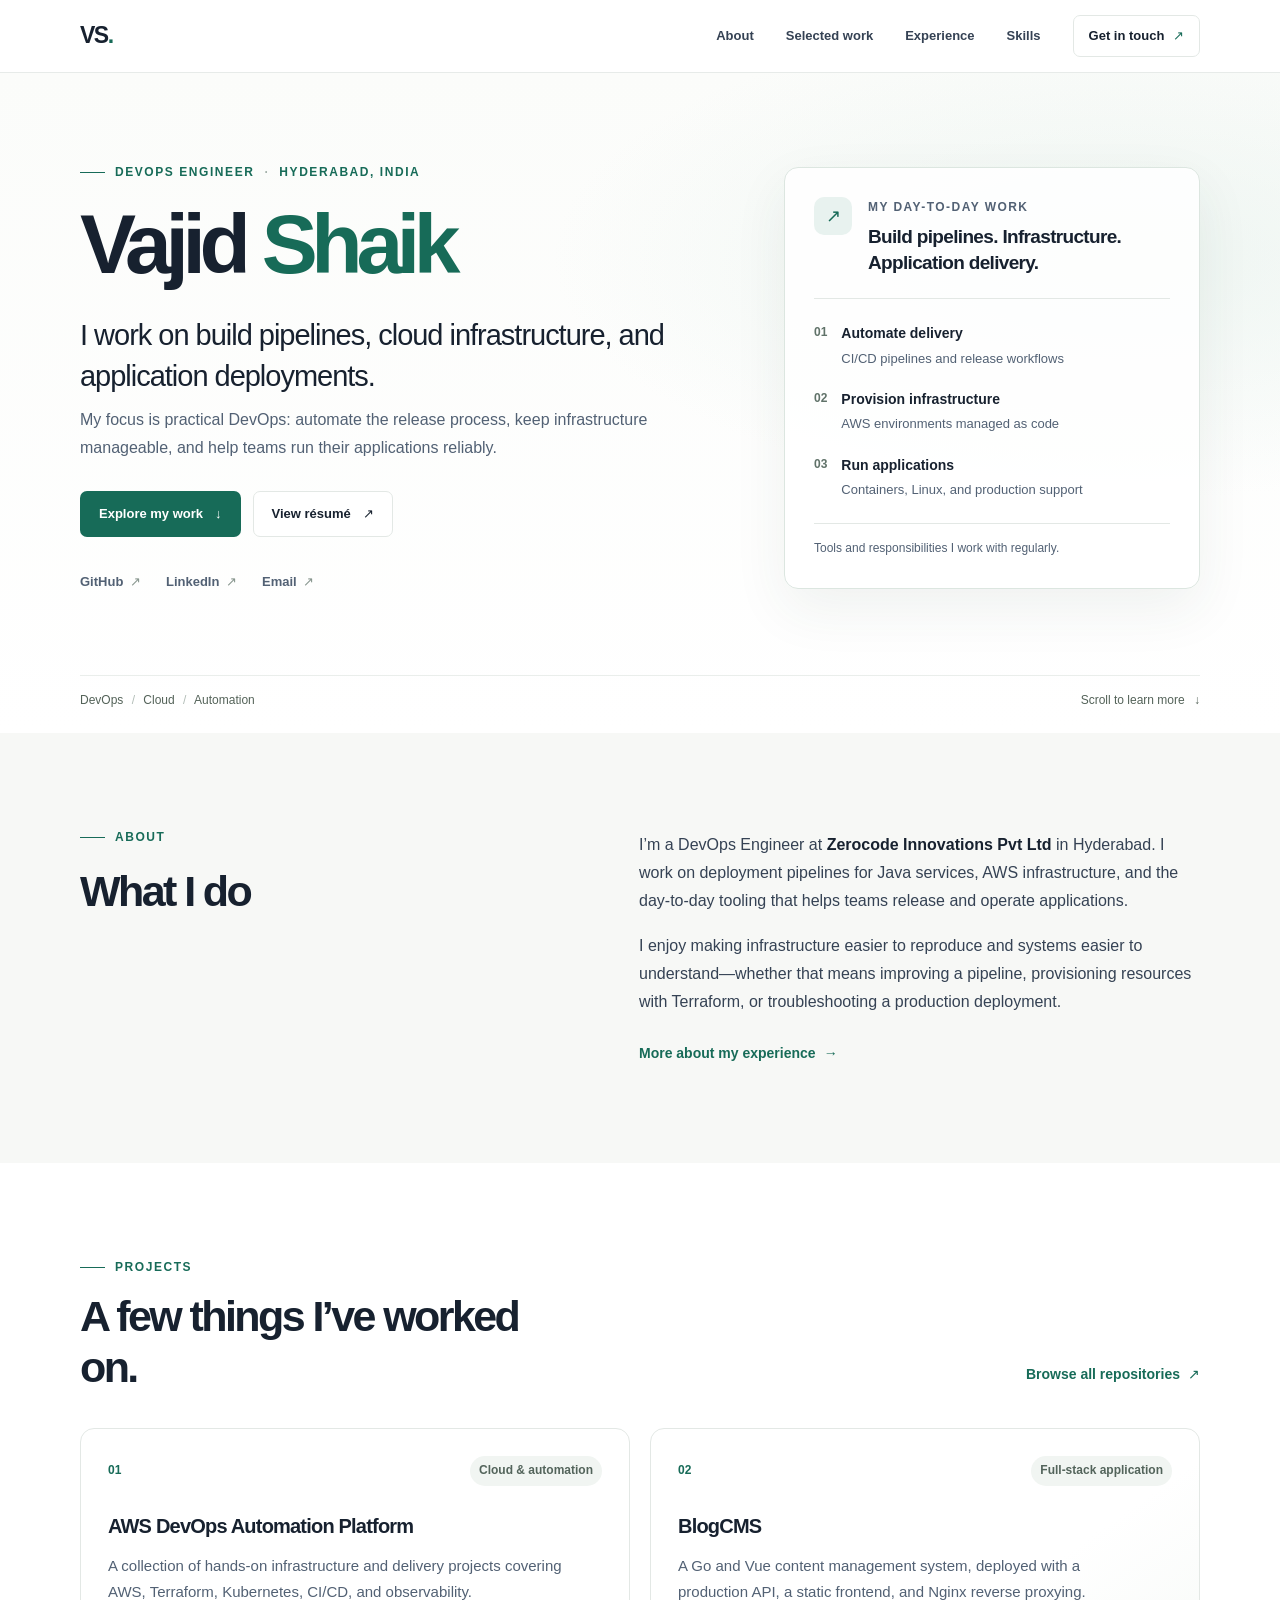
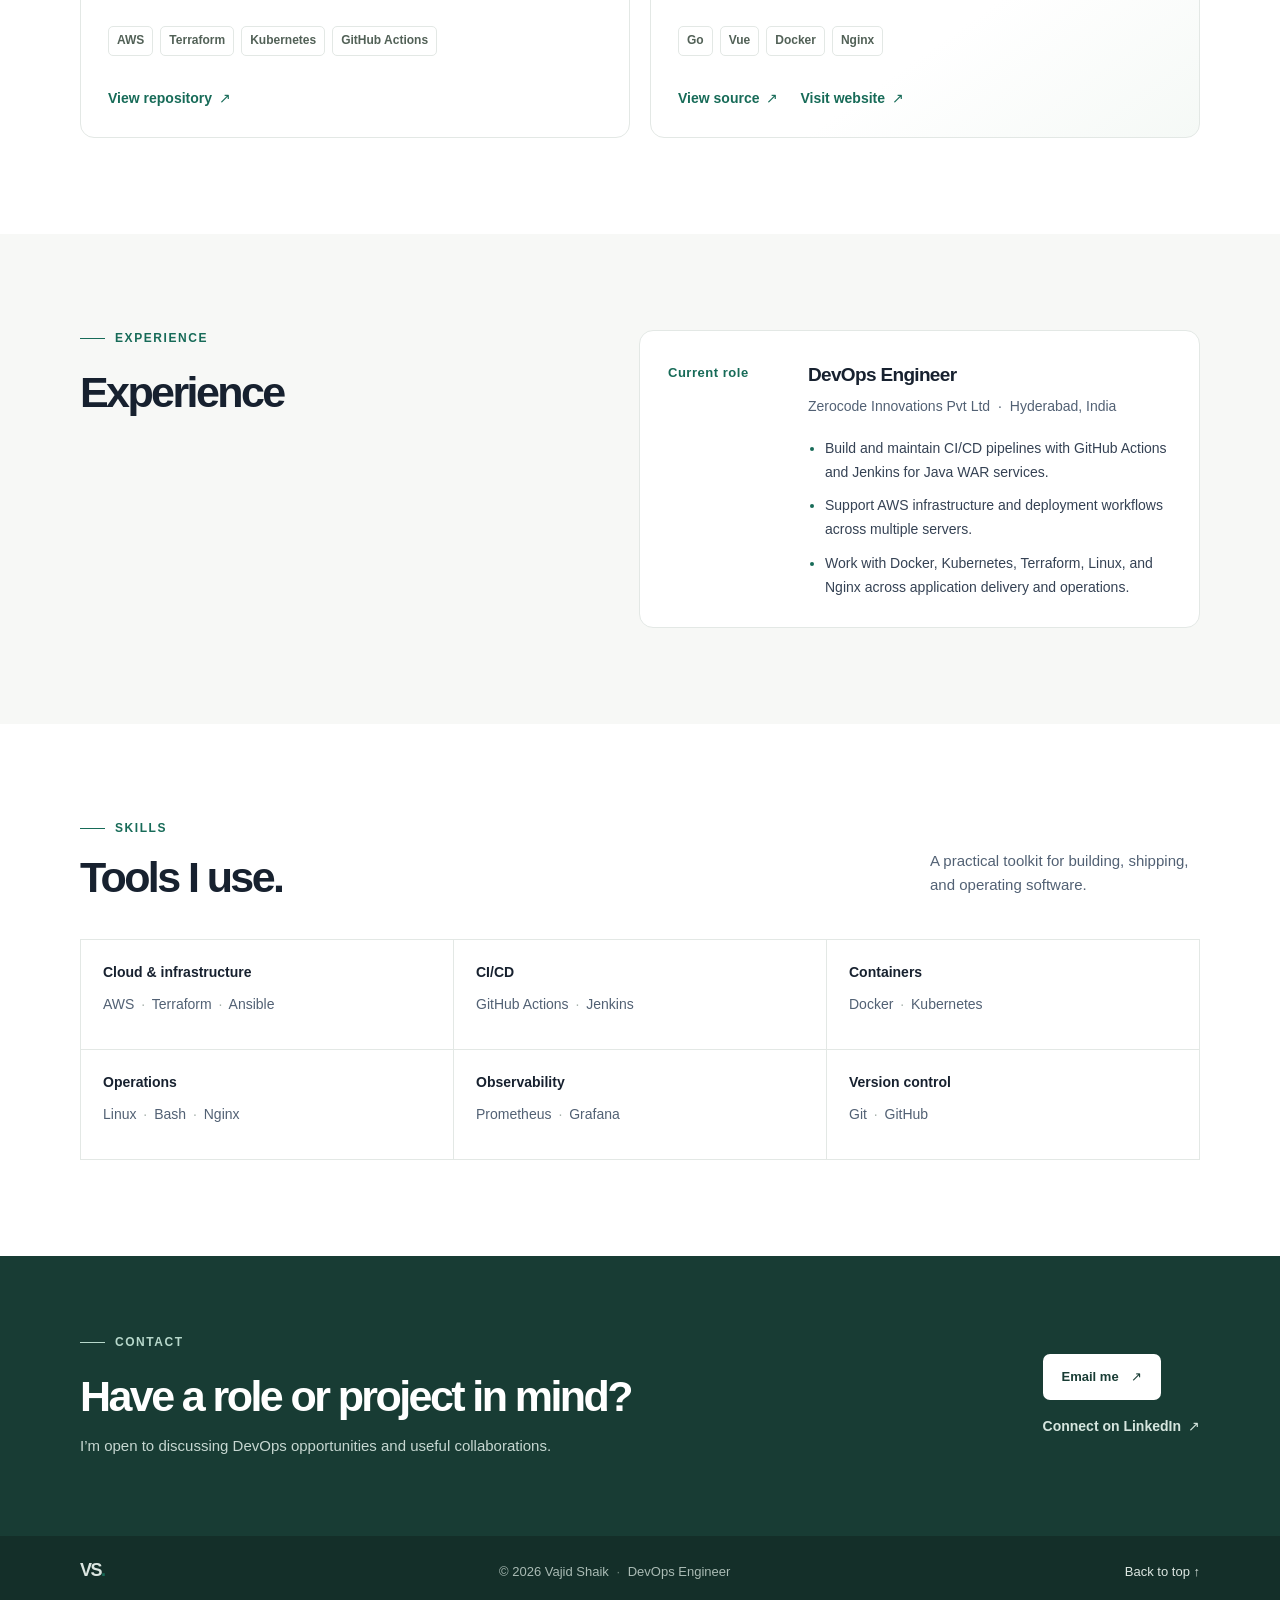
==== commit 10c126bf: "refactor: update text content for clarity and adjust CSS styles for improved readability" ====
--- a/index.html
+++ b/index.html
@@ -40,8 +40,8 @@
         <div class="hero-copy">
           <p class="eyebrow"><span class="eyebrow-line"></span> DevOps Engineer <span class="eyebrow-dot">·</span> Hyderabad, India</p>
           <h1>Vajid <span>Shaik</span></h1>
-          <p class="hero-lede">I build and support the systems that move software from code to production.</p>
-          <p class="hero-summary">My work spans CI/CD automation, AWS infrastructure, and containerized applications—with a focus on deployments that are repeatable and easier to operate.</p>
+          <p class="hero-lede">I work on build pipelines, cloud infrastructure, and application deployments.</p>
+          <p class="hero-summary">My focus is practical DevOps: automate the release process, keep infrastructure manageable, and help teams run their applications reliably.</p>
           <div class="hero-actions">
             <a class="button button-primary" href="#work">Explore my work <span aria-hidden="true">↓</span></a>
             <a class="button button-secondary" href="assets/resume/vajid-shaik-devops-resume.pdf" target="_blank" rel="noopener">View résumé <span aria-hidden="true">↗</span></a>
@@ -57,8 +57,8 @@
           <div class="focus-card-heading">
             <span class="focus-mark" aria-hidden="true">↗</span>
             <div>
-              <p class="card-kicker">How I work</p>
-              <h2>Reliable delivery, from code to cloud.</h2>
+              <p class="card-kicker">My day-to-day work</p>
+              <h2>Build pipelines. Infrastructure. Application delivery.</h2>
             </div>
           </div>
           <ul class="focus-list">
@@ -66,7 +66,7 @@
             <li><span>02</span><div><strong>Provision infrastructure</strong><small>AWS environments managed as code</small></div></li>
             <li><span>03</span><div><strong>Run applications</strong><small>Containers, Linux, and production support</small></div></li>
           </ul>
-          <p class="focus-note">Focused on practical delivery and clear operations.</p>
+          <p class="focus-note">Tools and responsibilities I work with regularly.</p>
         </aside>
       </div>
       <div class="hero-bottom container">
@@ -79,7 +79,7 @@
       <div class="container content-grid">
         <div>
           <p class="eyebrow"><span class="eyebrow-line"></span> About</p>
-          <h2 class="section-title">Engineering for the work behind the product.</h2>
+          <h2 class="section-title">What I do</h2>
         </div>
         <div class="about-copy">
           <p>I’m a DevOps Engineer at <strong>Zerocode Innovations Pvt Ltd</strong> in Hyderabad. I work on deployment pipelines for Java services, AWS infrastructure, and the day-to-day tooling that helps teams release and operate applications.</p>
@@ -93,8 +93,8 @@
       <div class="container">
         <div class="section-heading">
           <div>
-            <p class="eyebrow"><span class="eyebrow-line"></span> Selected work</p>
-            <h2 class="section-title">Projects built to be used.</h2>
+            <p class="eyebrow"><span class="eyebrow-line"></span> Projects</p>
+              <h2 class="section-title">A few things I’ve worked on.</h2>
           </div>
           <a class="text-link section-heading-link" href="https://github.com/VajidShaik44" target="_blank" rel="noopener noreferrer">Browse all repositories <span aria-hidden="true">↗</span></a>
         </div>
@@ -136,7 +136,7 @@
       <div class="container experience-grid">
         <div>
           <p class="eyebrow"><span class="eyebrow-line"></span> Experience</p>
-          <h2 class="section-title">Working where development meets operations.</h2>
+          <h2 class="section-title">Experience</h2>
         </div>
         <article class="experience-card">
           <div class="experience-date">Current role</div>
@@ -158,7 +158,7 @@
         <div class="section-heading">
           <div>
             <p class="eyebrow"><span class="eyebrow-line"></span> Skills</p>
-            <h2 class="section-title">Tools I work with.</h2>
+            <h2 class="section-title">Tools I use.</h2>
           </div>
           <p class="section-intro">A practical toolkit for building, shipping, and operating software.</p>
         </div>
@@ -177,8 +177,8 @@
       <div class="container contact-inner">
         <div>
           <p class="eyebrow"><span class="eyebrow-line"></span> Contact</p>
-          <h2>Let’s talk about building and running better software.</h2>
-          <p>For opportunities, collaborations, or a conversation about DevOps, get in touch.</p>
+          <h2>Have a role or project in mind?</h2>
+          <p>I’m open to discussing DevOps opportunities and useful collaborations.</p>
         </div>
         <div class="contact-actions">
           <a class="button button-light" href="mailto:shaikvajid484@gmail.com">Email me <span aria-hidden="true">↗</span></a>
--- a/styles.css
+++ b/styles.css
@@ -1,8 +1,8 @@
 :root {
   color-scheme: light;
   --ink: #17212f;
-  --ink-soft: #3c4a5b;
-  --muted: #64748b;
+  --ink-soft: #354254;
+  --muted: #526174;
   --accent: #176b58;
   --accent-dark: #105544;
   --accent-soft: #e8f2ef;
@@ -166,7 +166,7 @@
   gap: 10px;
   margin: 0 0 20px;
   color: var(--accent);
-  font-size: 11px;
+  font-size: 12px;
   font-weight: 700;
   letter-spacing: 0.13em;
   line-height: 1.4;
@@ -210,7 +210,8 @@
   max-width: 590px;
   margin: 0;
   color: var(--muted);
-  font-size: 15px;
+  font-size: 16px;
+  line-height: 1.7;
 }
 
 .hero-actions {
@@ -262,7 +263,7 @@
   gap: 25px;
   margin-top: 34px;
   color: var(--muted);
-  font-size: 12px;
+  font-size: 13px;
   font-weight: 600;
 }
 
@@ -302,7 +303,7 @@
 .card-kicker {
   margin: 1px 0 6px;
   color: var(--muted);
-  font-size: 10px;
+  font-size: 12px;
   font-weight: 700;
   letter-spacing: 0.12em;
   text-transform: uppercase;
@@ -332,8 +333,8 @@
 
 .focus-list li > span {
   padding-top: 1px;
-  color: #8a9a92;
-  font-size: 11px;
+  color: #607269;
+  font-size: 12px;
   font-weight: 700;
 }
 
@@ -343,14 +344,14 @@
 }
 
 .focus-list strong {
-  font-size: 13px;
+  font-size: 14px;
   font-weight: 650;
 }
 
 .focus-list small {
   margin-top: 2px;
   color: var(--muted);
-  font-size: 12px;
+  font-size: 13px;
 }
 
 .focus-note {
@@ -358,7 +359,7 @@
   padding-top: 15px;
   border-top: 1px solid var(--line);
   color: var(--muted);
-  font-size: 11px;
+  font-size: 12px;
 }
 
 .hero-bottom {
@@ -367,8 +368,8 @@
   padding-top: 15px;
   padding-bottom: 22px;
   border-top: 1px solid rgb(227 232 229 / 75%);
-  color: #78867e;
-  font-size: 11px;
+  color: #536258;
+  font-size: 12px;
 }
 
 .hero-bottom > span span {
@@ -413,7 +414,8 @@
   max-width: 610px;
   padding-top: 2px;
   color: var(--ink-soft);
-  font-size: 15px;
+  font-size: 16px;
+  line-height: 1.75;
 }
 
 .about-copy p {
@@ -431,7 +433,7 @@
   gap: 8px;
   margin-top: 8px;
   color: var(--accent);
-  font-size: 13px;
+  font-size: 14px;
   font-weight: 650;
 }
 
@@ -502,7 +504,7 @@
   border-radius: 20px;
   background: #f1f5f2;
   color: #53645b;
-  font-size: 10px;
+  font-size: 12px;
   font-weight: 650;
 }
 
@@ -517,7 +519,7 @@
   max-width: 470px;
   margin: 0;
   color: var(--muted);
-  font-size: 13px;
+  font-size: 15px;
   line-height: 1.7;
 }
 
@@ -535,7 +537,7 @@
   border: 1px solid var(--line);
   border-radius: 5px;
   color: #526157;
-  font-size: 10px;
+  font-size: 12px;
   font-weight: 600;
 }
 
@@ -545,7 +547,7 @@
   align-items: center;
   gap: 7px;
   color: var(--accent);
-  font-size: 12px;
+  font-size: 14px;
   font-weight: 700;
 }
 
@@ -573,7 +575,7 @@
 .experience-date {
   padding-top: 3px;
   color: var(--accent);
-  font-size: 11px;
+  font-size: 13px;
   font-weight: 700;
   letter-spacing: 0.04em;
 }
@@ -588,7 +590,7 @@
 .experience-company {
   margin: 4px 0 19px;
   color: var(--muted);
-  font-size: 12px;
+  font-size: 14px;
 }
 
 .experience-company span {
@@ -601,7 +603,8 @@
   margin: 0;
   padding-left: 17px;
   color: var(--ink-soft);
-  font-size: 12px;
+  font-size: 14px;
+  line-height: 1.7;
 }
 
 .experience-list li::marker {
@@ -612,7 +615,7 @@
   max-width: 270px;
   margin: 0 0 5px;
   color: var(--muted);
-  font-size: 13px;
+  font-size: 15px;
 }
 
 .skills-grid {
@@ -632,14 +635,14 @@
 .skill-group h3 {
   margin: 0 0 9px;
   color: var(--ink);
-  font-size: 12px;
+  font-size: 14px;
   font-weight: 700;
 }
 
 .skill-group p {
   margin: 0;
   color: var(--muted);
-  font-size: 12px;
+  font-size: 14px;
 }
 
 .skill-group p span {
@@ -680,7 +683,7 @@
 .contact-section > .container > div:first-child > p:last-child {
   margin: 12px 0 0;
   color: #c6d7d1;
-  font-size: 13px;
+  font-size: 15px;
 }
 
 .contact-actions {
@@ -718,7 +721,7 @@
   align-items: center;
   justify-content: space-between;
   gap: 20px;
-  font-size: 11px;
+  font-size: 13px;
 }
 
 .footer-brand {
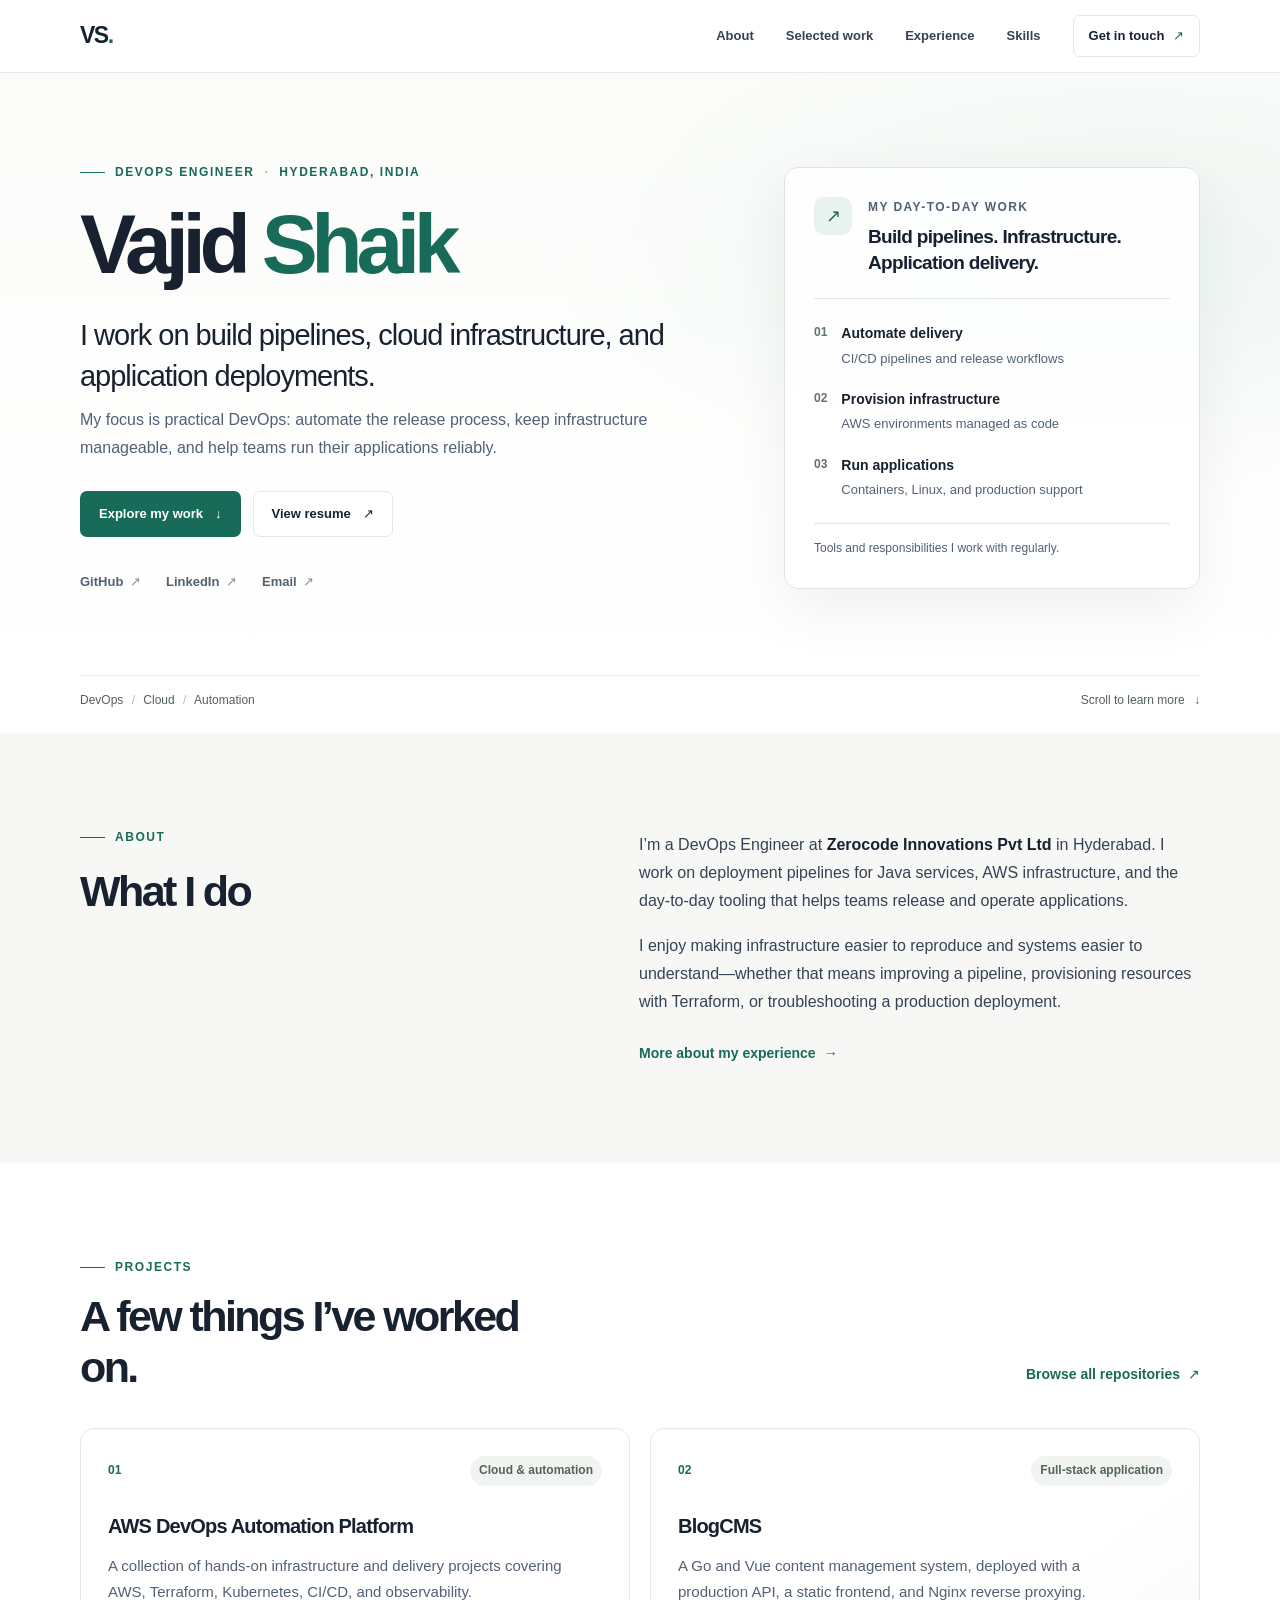
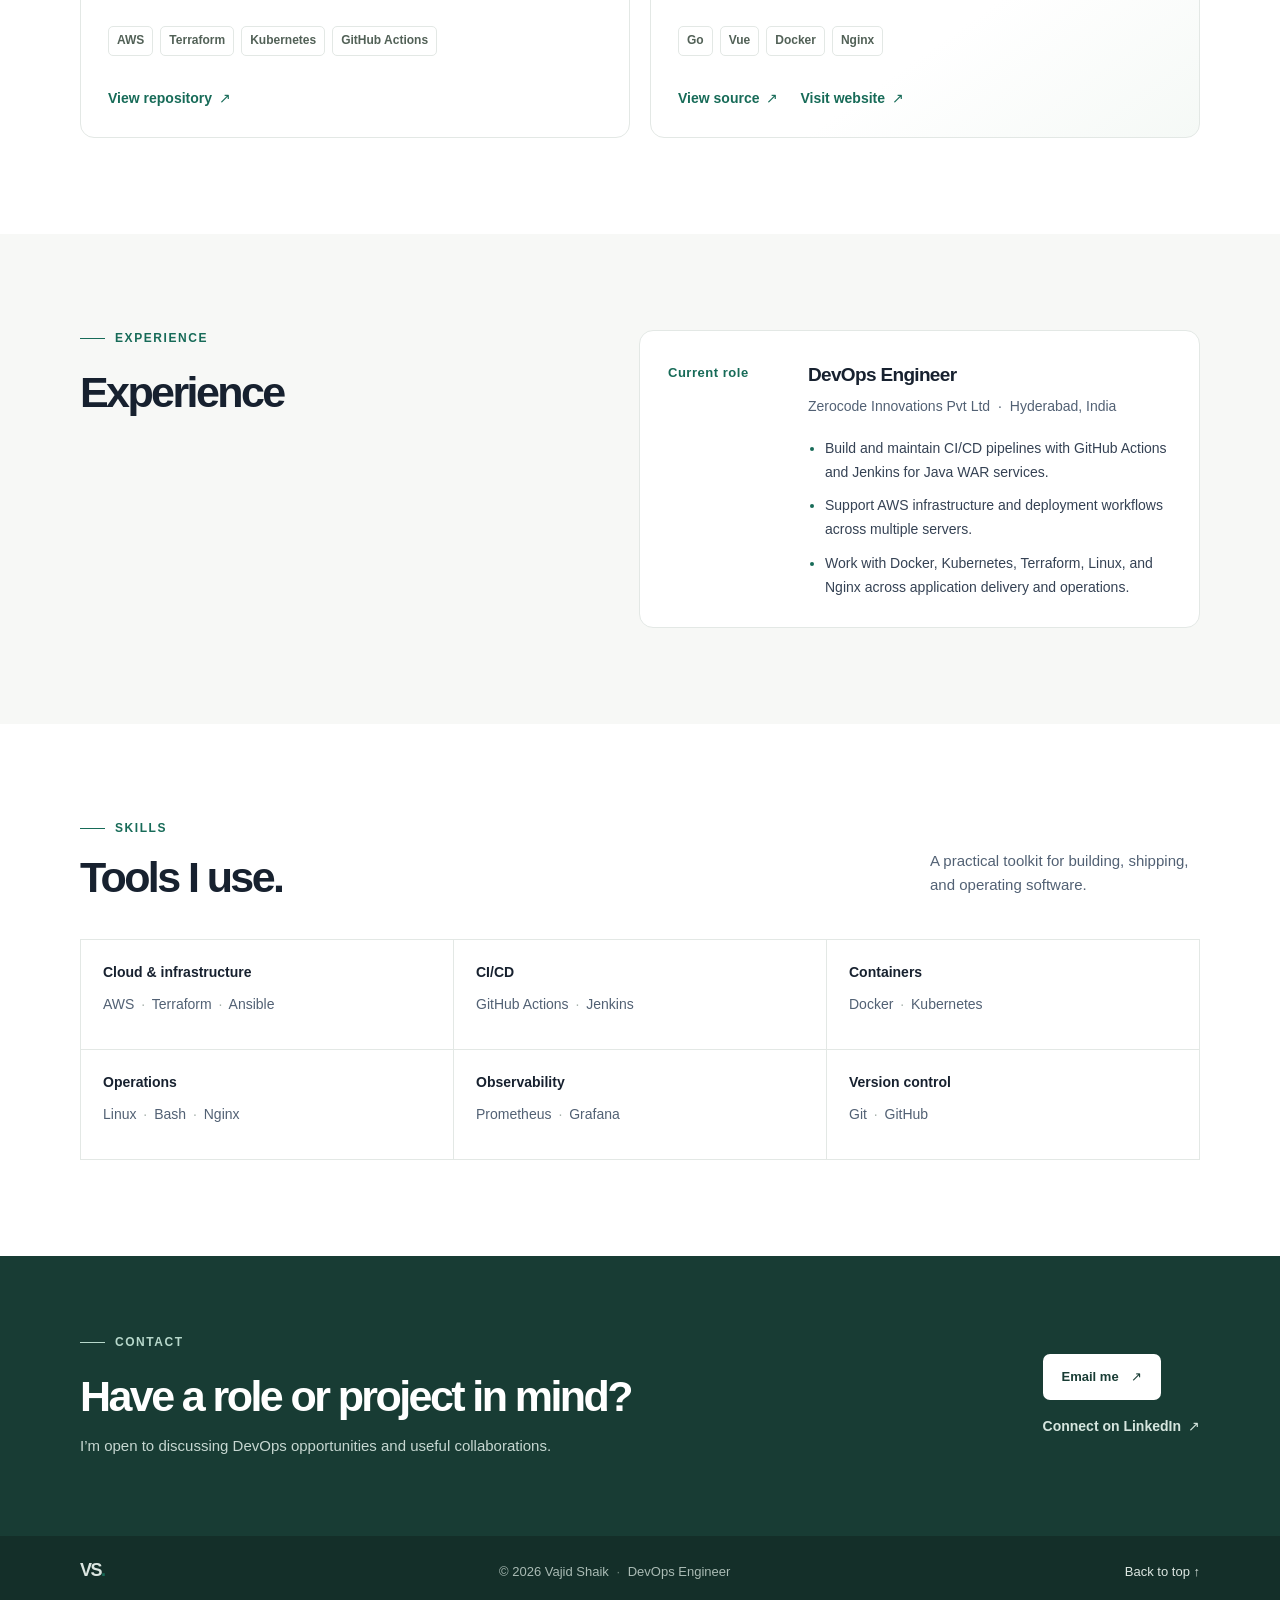
==== commit 1e403466: "fix: correct spelling of 'résumé' to 'resume' in index.html" ====
--- a/index.html
+++ b/index.html
@@ -44,7 +44,7 @@
           <p class="hero-summary">My focus is practical DevOps: automate the release process, keep infrastructure manageable, and help teams run their applications reliably.</p>
           <div class="hero-actions">
             <a class="button button-primary" href="#work">Explore my work <span aria-hidden="true">↓</span></a>
-            <a class="button button-secondary" href="assets/resume/vajid-shaik-devops-resume.pdf" target="_blank" rel="noopener">View résumé <span aria-hidden="true">↗</span></a>
+            <a class="button button-secondary" href="assets/resume/vajid-shaik-devops-resume.pdf" target="_blank" rel="noopener">View resume <span aria-hidden="true">↗</span></a>
           </div>
           <div class="social-links" aria-label="Professional profiles">
             <a href="https://github.com/VajidShaik44" target="_blank" rel="noopener noreferrer">GitHub <span aria-hidden="true">↗</span></a>
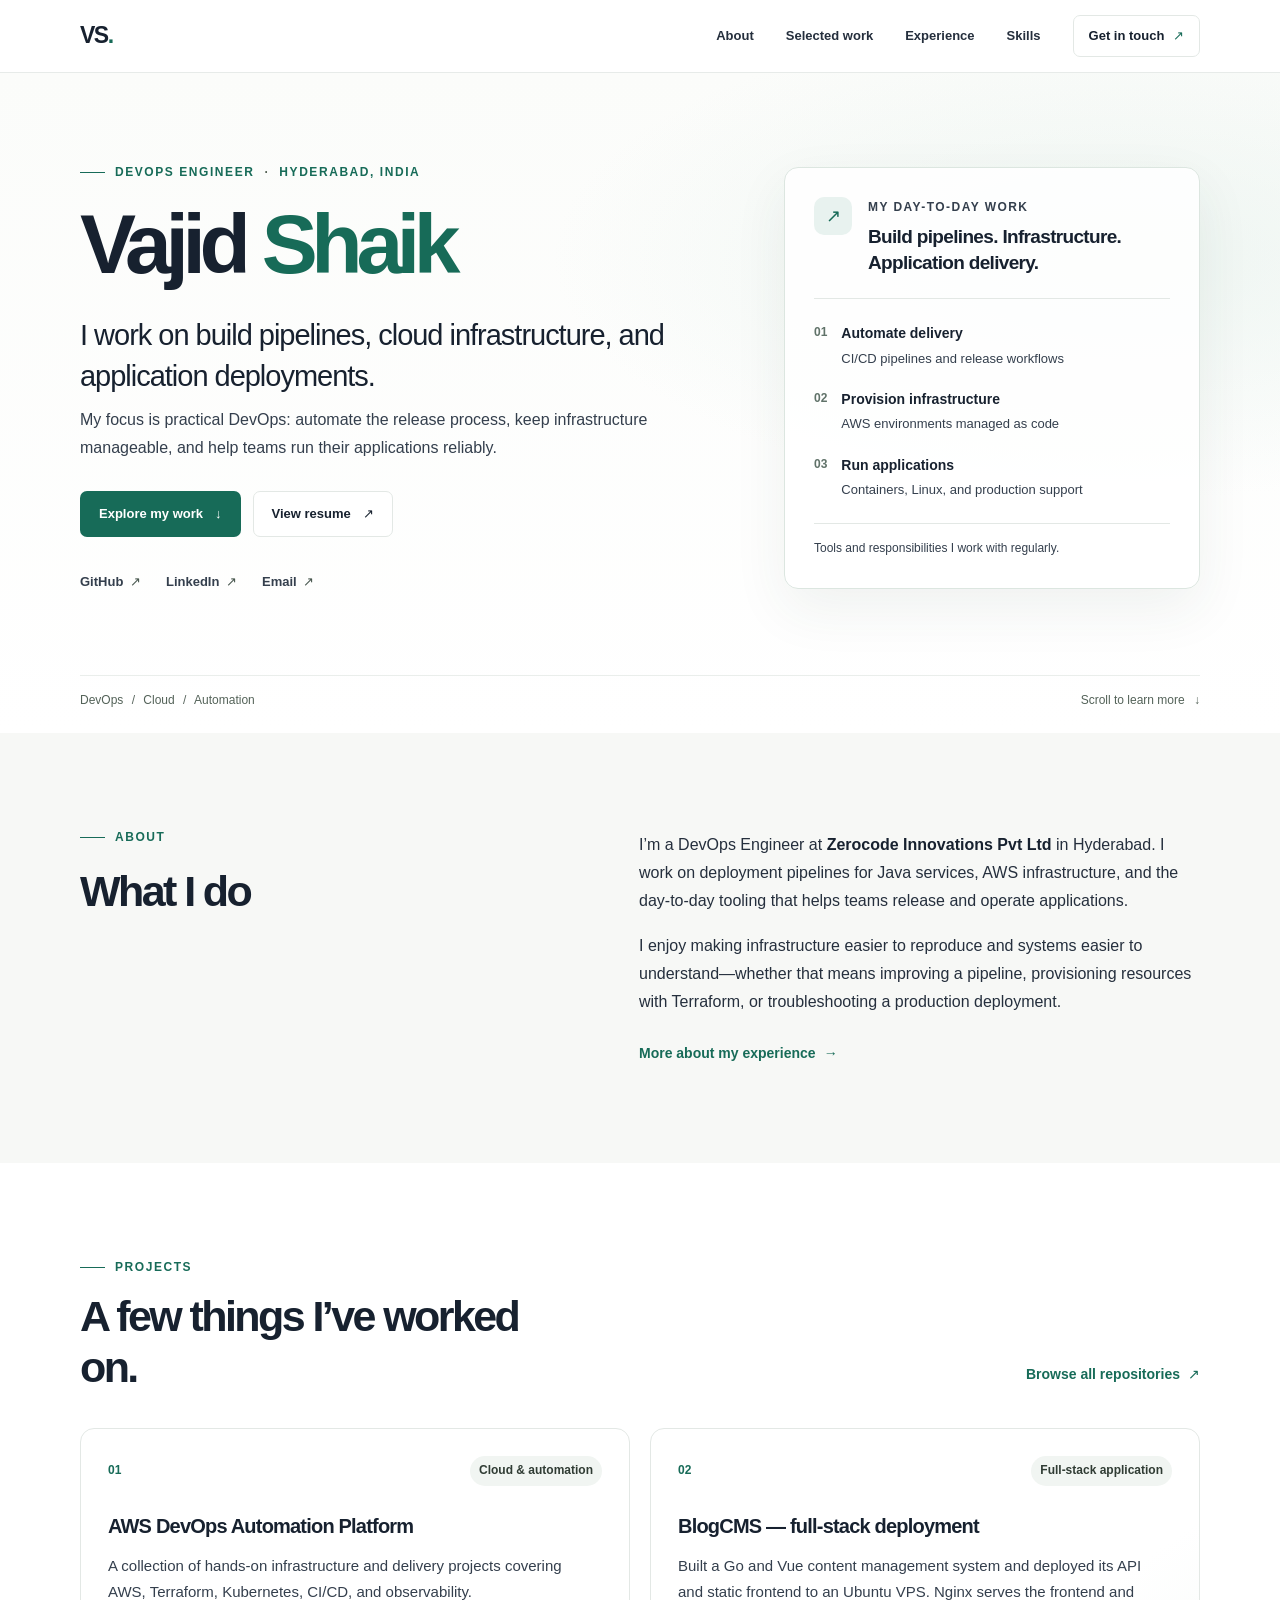
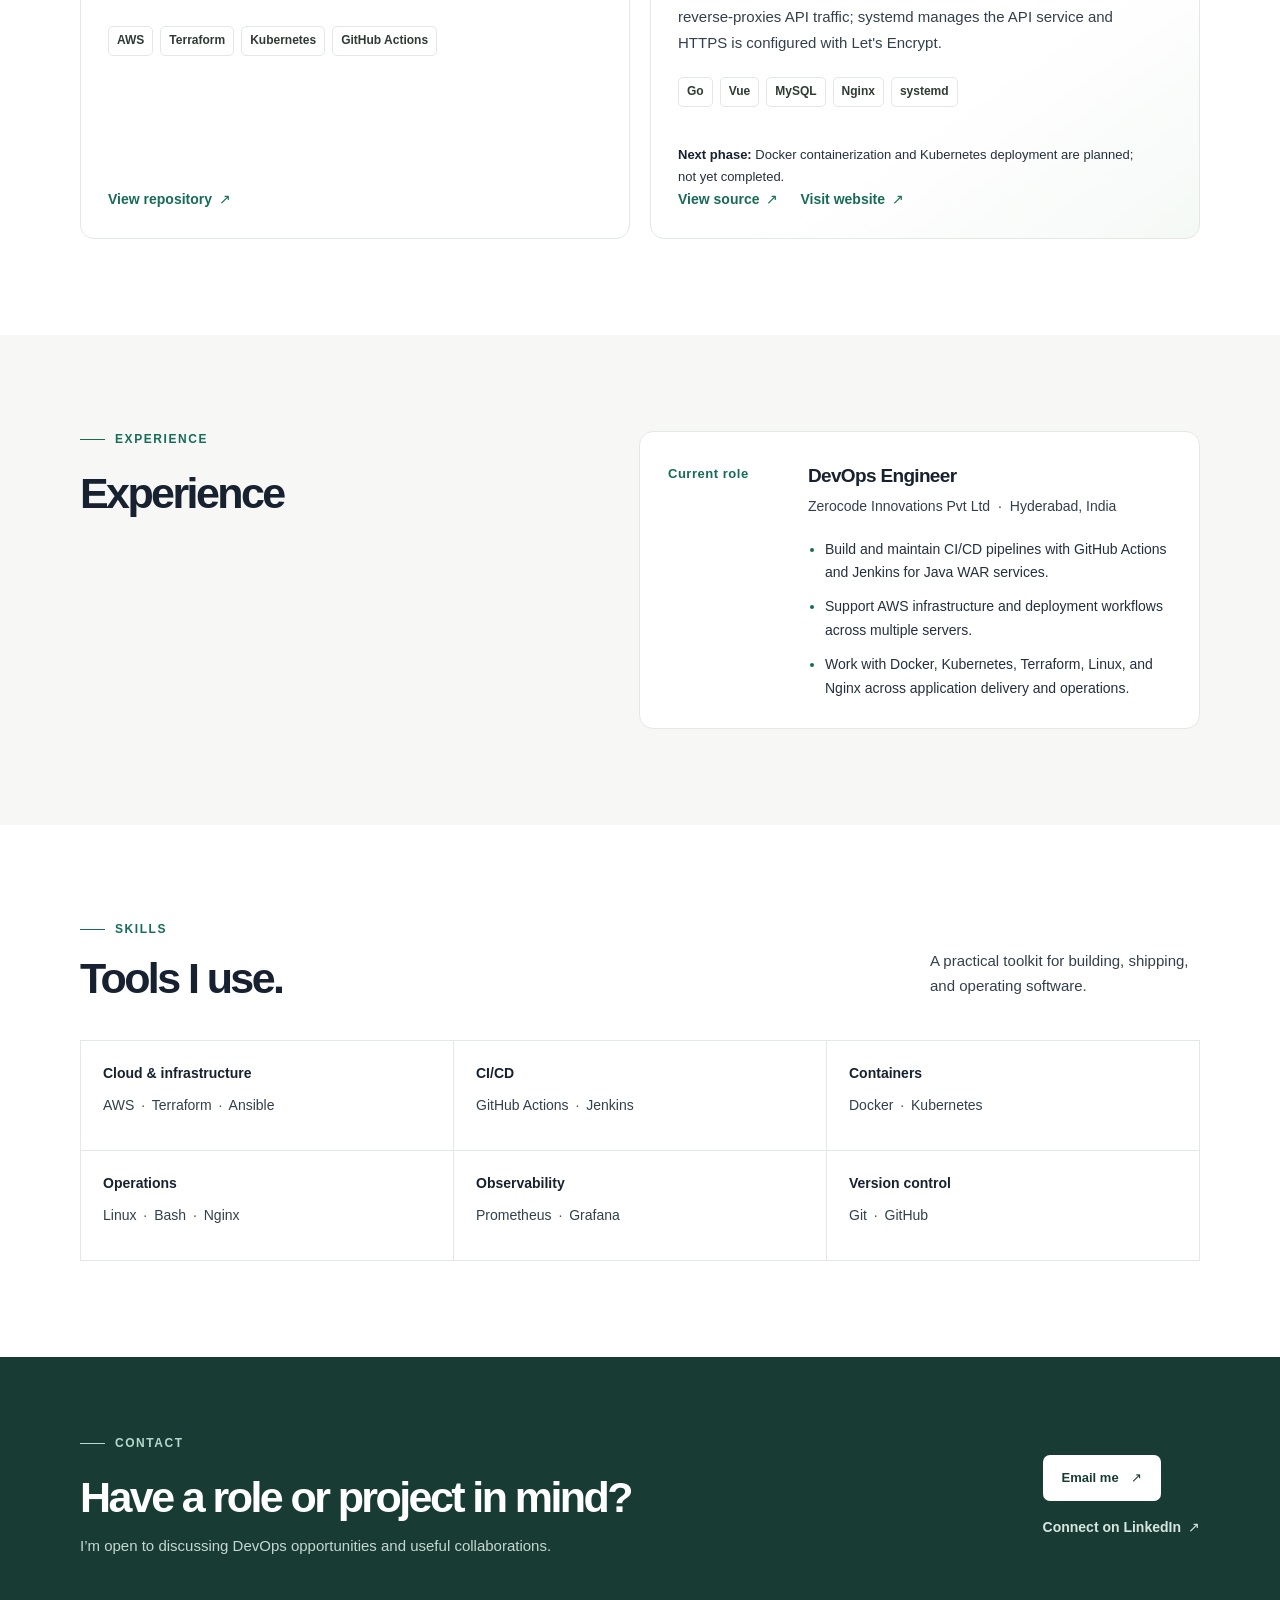
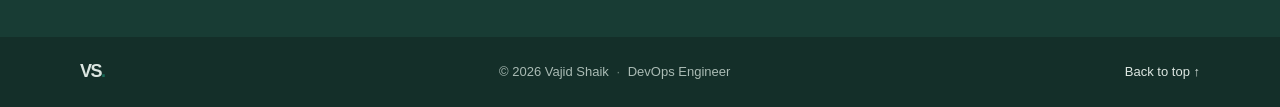
==== commit fda95111: "refactor: enhance portfolio design with updated content and improved color contrast" ====
--- a/index.html
+++ b/index.html
@@ -118,11 +118,12 @@
               <span class="project-number">02</span>
               <span class="project-type">Full-stack application</span>
             </div>
-            <h3>BlogCMS</h3>
-            <p>A Go and Vue content management system, deployed with a production API, a static frontend, and Nginx reverse proxying.</p>
+            <h3>BlogCMS — full-stack deployment</h3>
+            <p>Built a Go and Vue content management system and deployed its API and static frontend to an Ubuntu VPS. Nginx serves the frontend and reverse-proxies API traffic; systemd manages the API service and HTTPS is configured with Let's Encrypt.</p>
             <ul class="tag-list" aria-label="Technologies">
-              <li>Go</li><li>Vue</li><li>Docker</li><li>Nginx</li>
+              <li>Go</li><li>Vue</li><li>MySQL</li><li>Nginx</li><li>systemd</li>
             </ul>
+            <p class="project-status"><strong>Next phase:</strong> Docker containerization and Kubernetes deployment are planned; not yet completed.</p>
             <div class="project-links">
               <a class="project-link" href="https://github.com/VajidShaik44/blogcms" target="_blank" rel="noopener noreferrer">View source <span aria-hidden="true">↗</span></a>
               <a class="project-link" href="https://cmsapp.duckdns.org" target="_blank" rel="noopener noreferrer">Visit website <span aria-hidden="true">↗</span></a>
--- a/styles.css
+++ b/styles.css
@@ -1,8 +1,8 @@
 :root {
   color-scheme: light;
   --ink: #17212f;
-  --ink-soft: #354254;
-  --muted: #526174;
+  --ink-soft: #252f3d;
+  --muted: #343f4d;
   --accent: #176b58;
   --accent-dark: #105544;
   --accent-soft: #e8f2ef;
@@ -180,7 +180,7 @@
 }
 
 .eyebrow-dot {
-  color: #a3b1aa;
+  color: #526052;
 }
 
 .hero h1 {
@@ -269,7 +269,7 @@
 
 .social-links span {
   margin-left: 3px;
-  color: #87968e;
+  color: #47564d;
 }
 
 .focus-card {
@@ -374,7 +374,7 @@
 
 .hero-bottom > span span {
   padding-inline: 5px;
-  color: #b2bdb7;
+  color: #59665e;
 }
 
 .hero-bottom a:hover {
@@ -503,7 +503,7 @@
   padding: 5px 9px;
   border-radius: 20px;
   background: #f1f5f2;
-  color: #53645b;
+  color: #303c34;
   font-size: 12px;
   font-weight: 650;
 }
@@ -523,6 +523,16 @@
   line-height: 1.7;
 }
 
+.project-card > .project-status {
+  margin-top: 14px;
+  color: var(--ink-soft);
+  font-size: 13px;
+}
+
+.project-status strong {
+  color: var(--ink);
+}
+
 .tag-list {
   display: flex;
   flex-wrap: wrap;
@@ -536,7 +546,7 @@
   padding: 4px 8px;
   border: 1px solid var(--line);
   border-radius: 5px;
-  color: #526157;
+  color: #303b34;
   font-size: 12px;
   font-weight: 600;
 }
@@ -647,7 +657,7 @@
 
 .skill-group p span {
   padding-inline: 3px;
-  color: #a7b2ac;
+  color: #4b574f;
 }
 
 .contact-section {
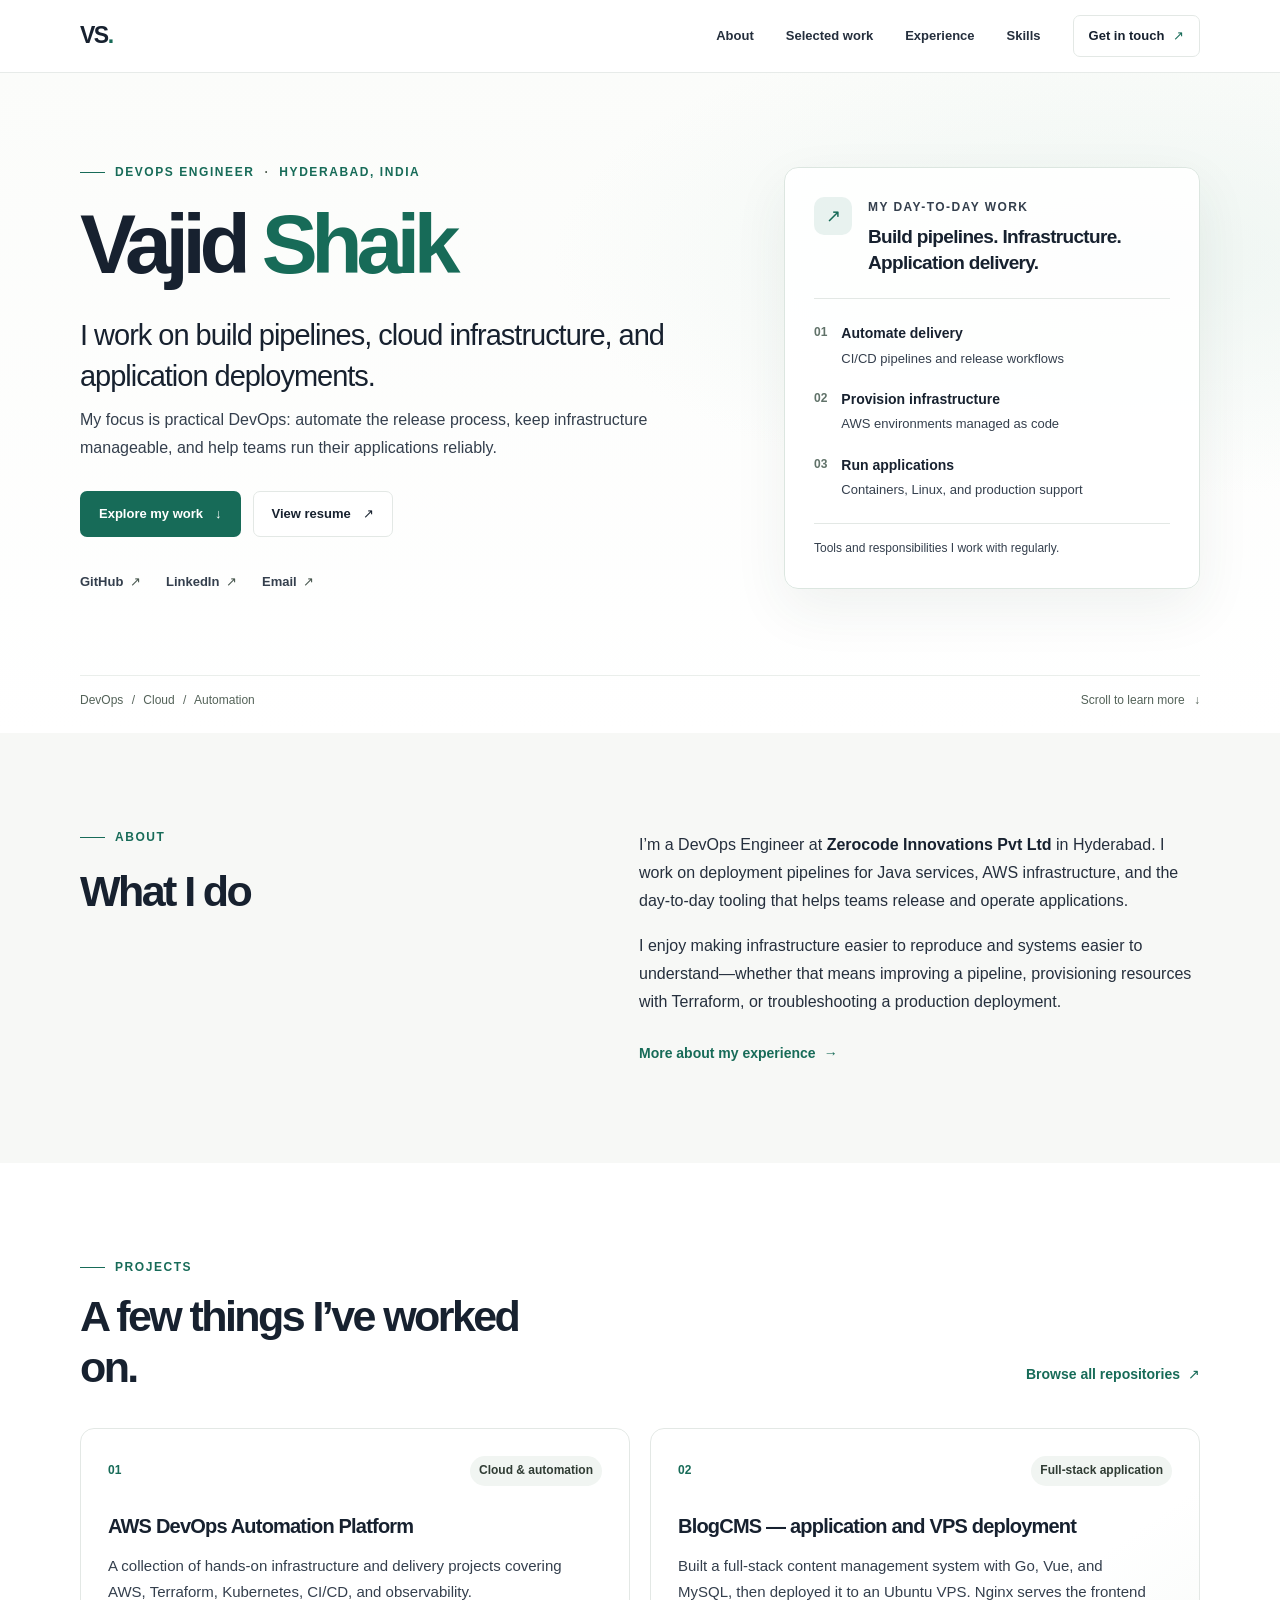
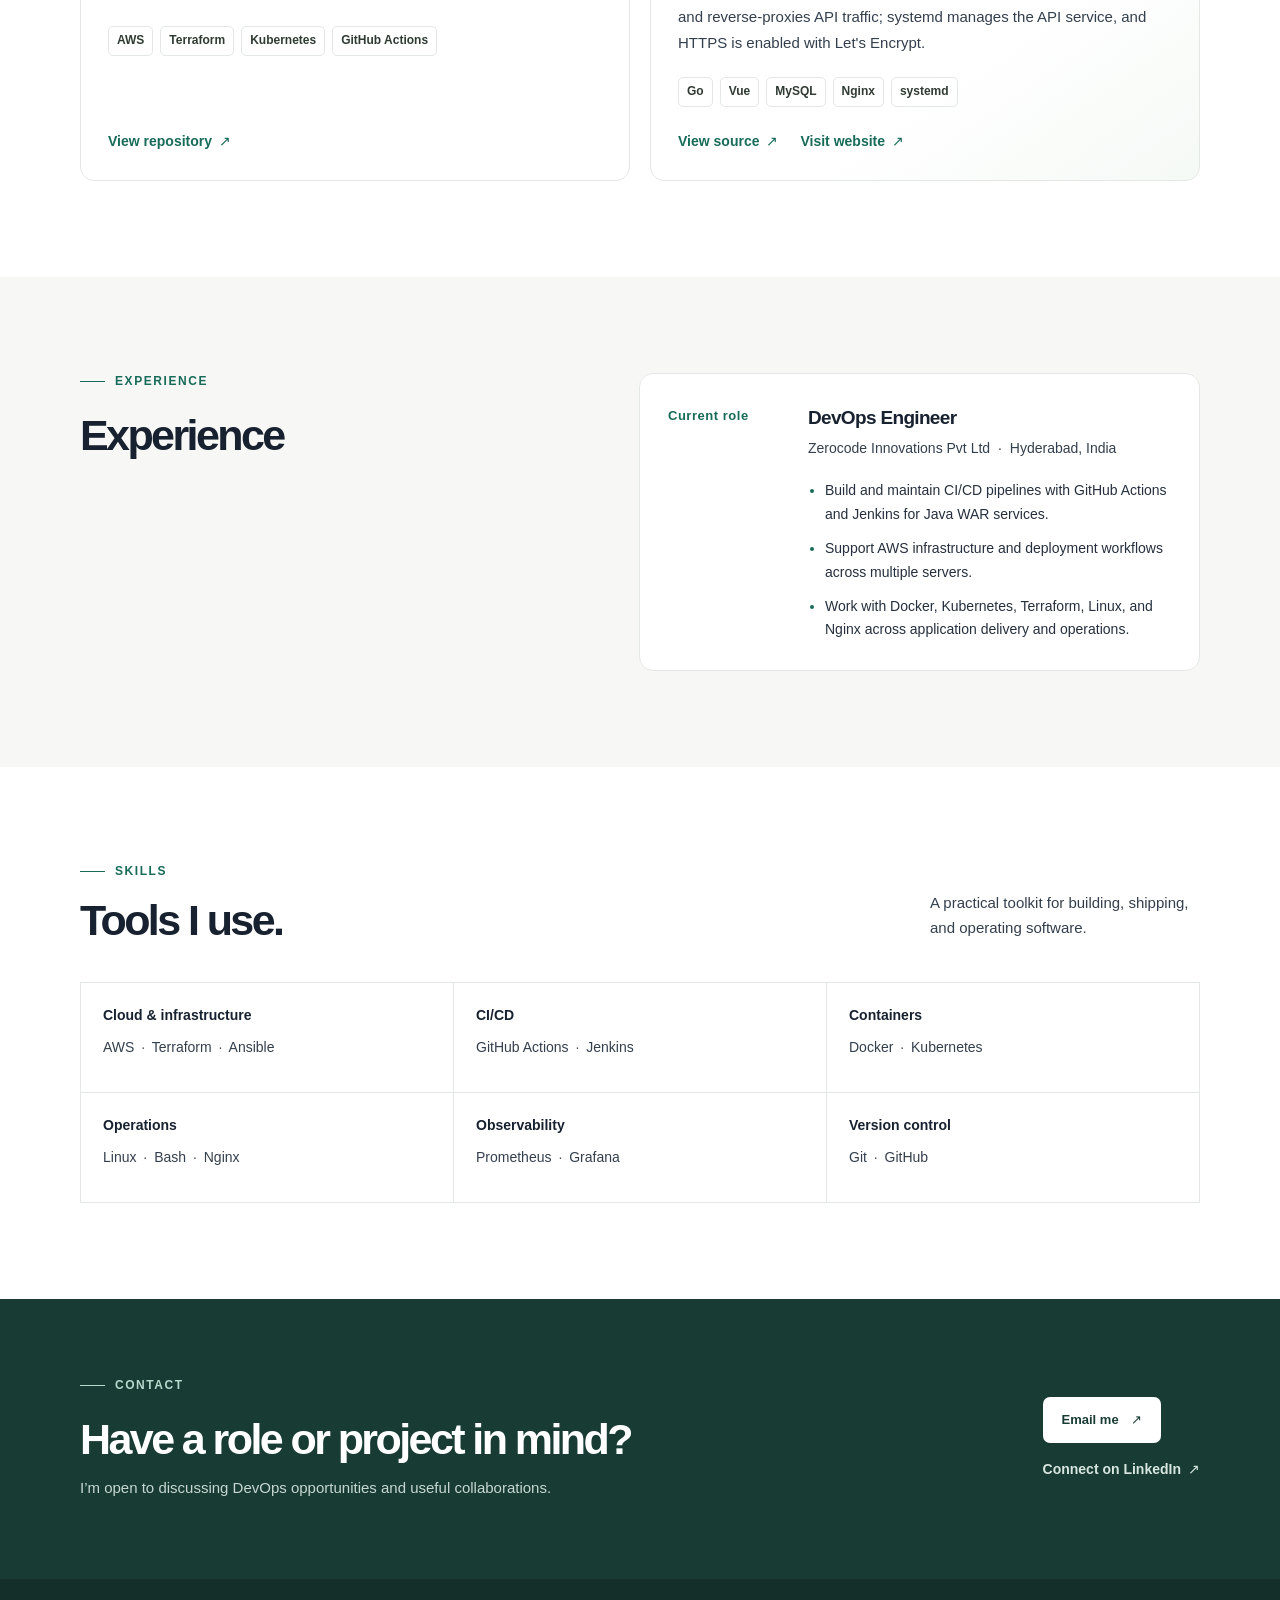
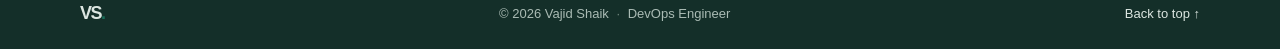
==== commit 801171c4: "Polish portfolio branding and BlogCMS project" ====
--- a/index.html
+++ b/index.html
@@ -11,7 +11,7 @@
   <meta property="og:type" content="website" />
   <meta property="og:url" content="https://vajidshaik44.github.io/" />
   <link rel="canonical" href="https://vajidshaik44.github.io/" />
-  <link rel="icon" type="image/svg+xml" href="favicon.svg" />
+  <link rel="icon" type="image/svg+xml" href="favicon.svg?v=2" />
   <link rel="stylesheet" href="styles.css" />
   <title>Vajid Shaik | DevOps Engineer</title>
 </head>
@@ -118,12 +118,11 @@
               <span class="project-number">02</span>
               <span class="project-type">Full-stack application</span>
             </div>
-            <h3>BlogCMS — full-stack deployment</h3>
-            <p>Built a Go and Vue content management system and deployed its API and static frontend to an Ubuntu VPS. Nginx serves the frontend and reverse-proxies API traffic; systemd manages the API service and HTTPS is configured with Let's Encrypt.</p>
+            <h3>BlogCMS — application and VPS deployment</h3>
+            <p>Built a full-stack content management system with Go, Vue, and MySQL, then deployed it to an Ubuntu VPS. Nginx serves the frontend and reverse-proxies API traffic; systemd manages the API service, and HTTPS is enabled with Let's Encrypt.</p>
             <ul class="tag-list" aria-label="Technologies">
               <li>Go</li><li>Vue</li><li>MySQL</li><li>Nginx</li><li>systemd</li>
             </ul>
-            <p class="project-status"><strong>Next phase:</strong> Docker containerization and Kubernetes deployment are planned; not yet completed.</p>
             <div class="project-links">
               <a class="project-link" href="https://github.com/VajidShaik44/blogcms" target="_blank" rel="noopener noreferrer">View source <span aria-hidden="true">↗</span></a>
               <a class="project-link" href="https://cmsapp.duckdns.org" target="_blank" rel="noopener noreferrer">Visit website <span aria-hidden="true">↗</span></a>
--- a/styles.css
+++ b/styles.css
@@ -148,6 +148,7 @@
   background:
     radial-gradient(ellipse at 88% 28%, rgb(224 238 232 / 50%), transparent 36%),
     linear-gradient(180deg, #fbfcfa 0%, #fff 100%);
+  animation: hero-appear 520ms ease-out both;
 }
 
 .hero-grid {
@@ -278,6 +279,7 @@
   border-radius: var(--radius);
   background: rgb(255 255 255 / 88%);
   box-shadow: 0 20px 55px rgb(38 64 54 / 7%);
+  animation: hero-appear 620ms 100ms ease-out both;
 }
 
 .focus-card-heading {
@@ -480,6 +482,26 @@
   transform: translateY(-3px);
   border-color: #cbd9d2;
   box-shadow: 0 14px 34px rgb(29 52 43 / 7%);
+}
+
+.reveal-on-scroll {
+  opacity: 0;
+  transform: translateY(12px);
+  transition: opacity 420ms ease, transform 420ms ease;
+}
+
+.reveal-on-scroll.is-visible {
+  opacity: 1;
+  transform: translateY(0);
+}
+
+.project-card.reveal-on-scroll.is-visible:hover {
+  transform: translateY(-3px);
+}
+
+.project-card:nth-child(2),
+.skill-group:nth-child(even) {
+  transition-delay: 70ms;
 }
 
 .project-card-featured {
@@ -948,6 +970,23 @@
   *::before,
   *::after {
     scroll-behavior: auto !important;
+    animation-duration: 0.01ms !important;
     transition-duration: 0.01ms !important;
   }
-}
+
+  .reveal-on-scroll {
+    opacity: 1;
+    transform: none;
+  }
+}
+
+@keyframes hero-appear {
+  from {
+    opacity: 0;
+    transform: translateY(8px);
+  }
+  to {
+    opacity: 1;
+    transform: translateY(0);
+  }
+}
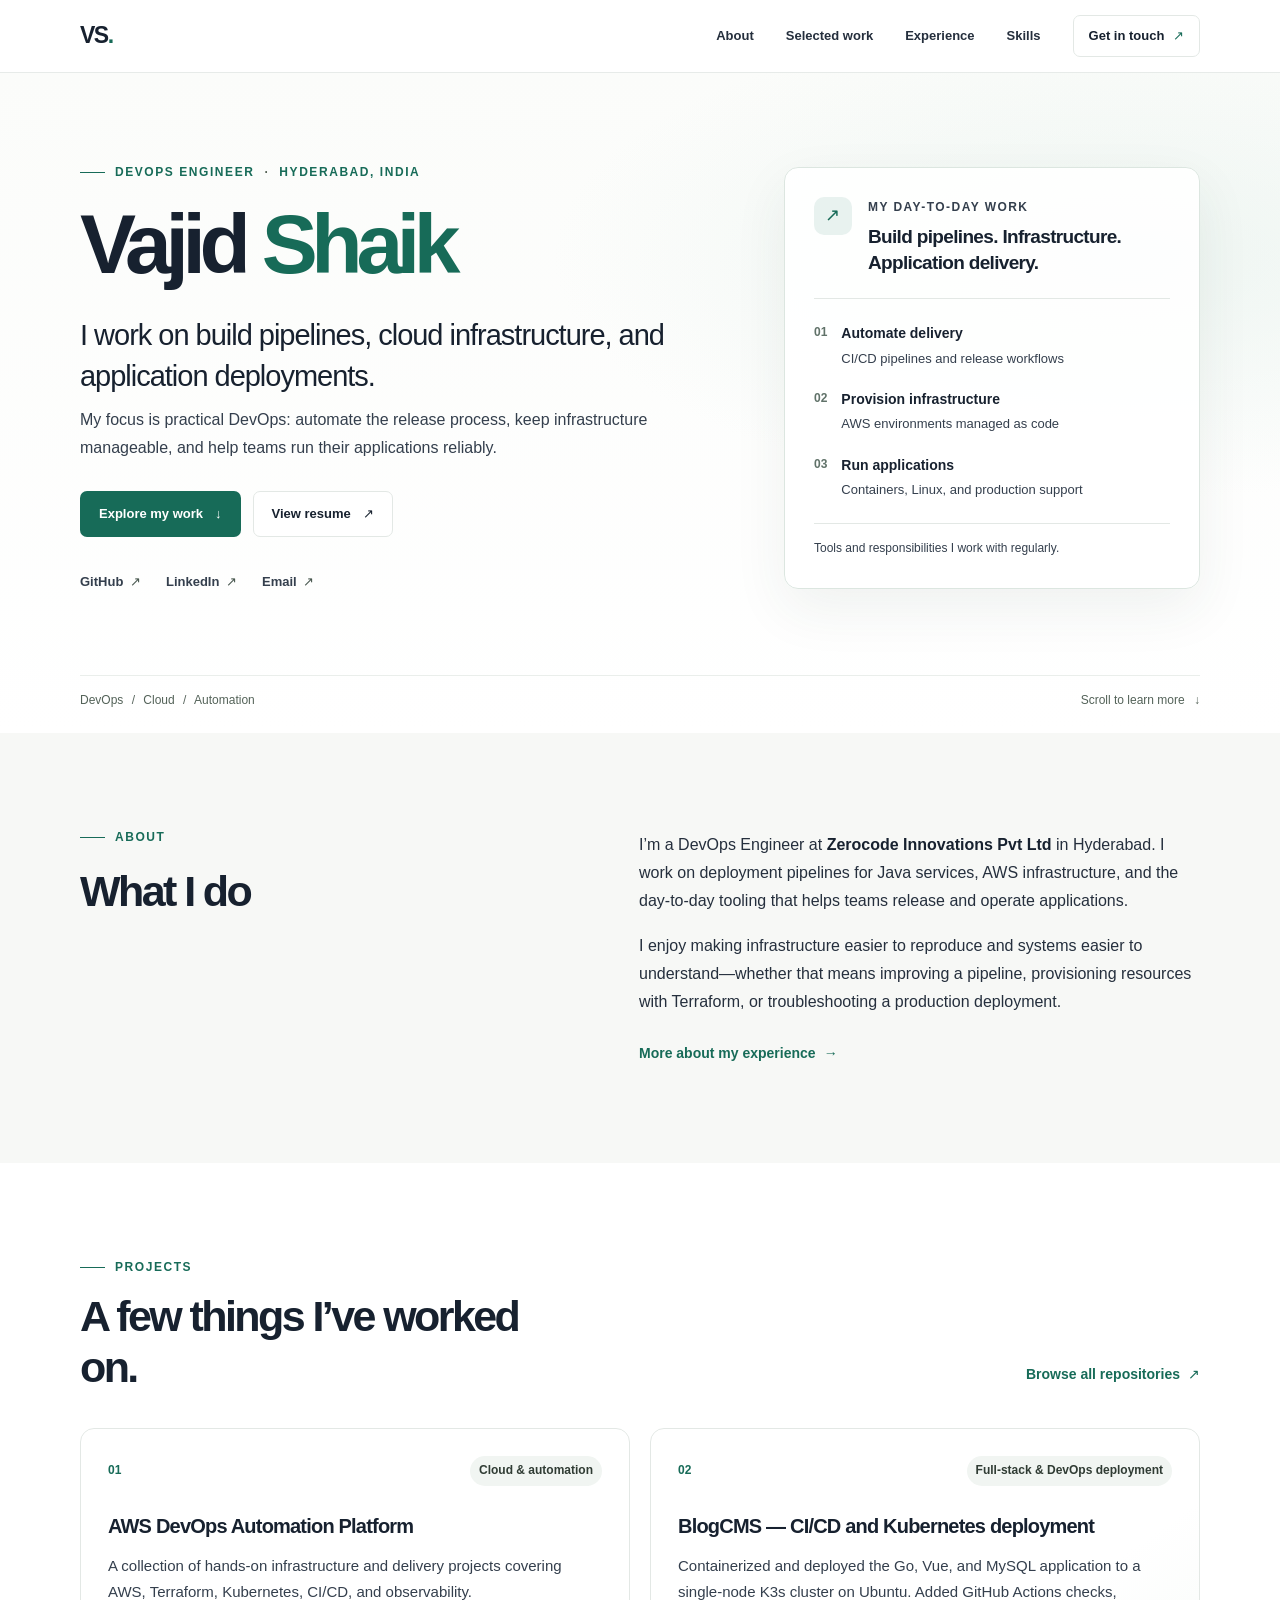
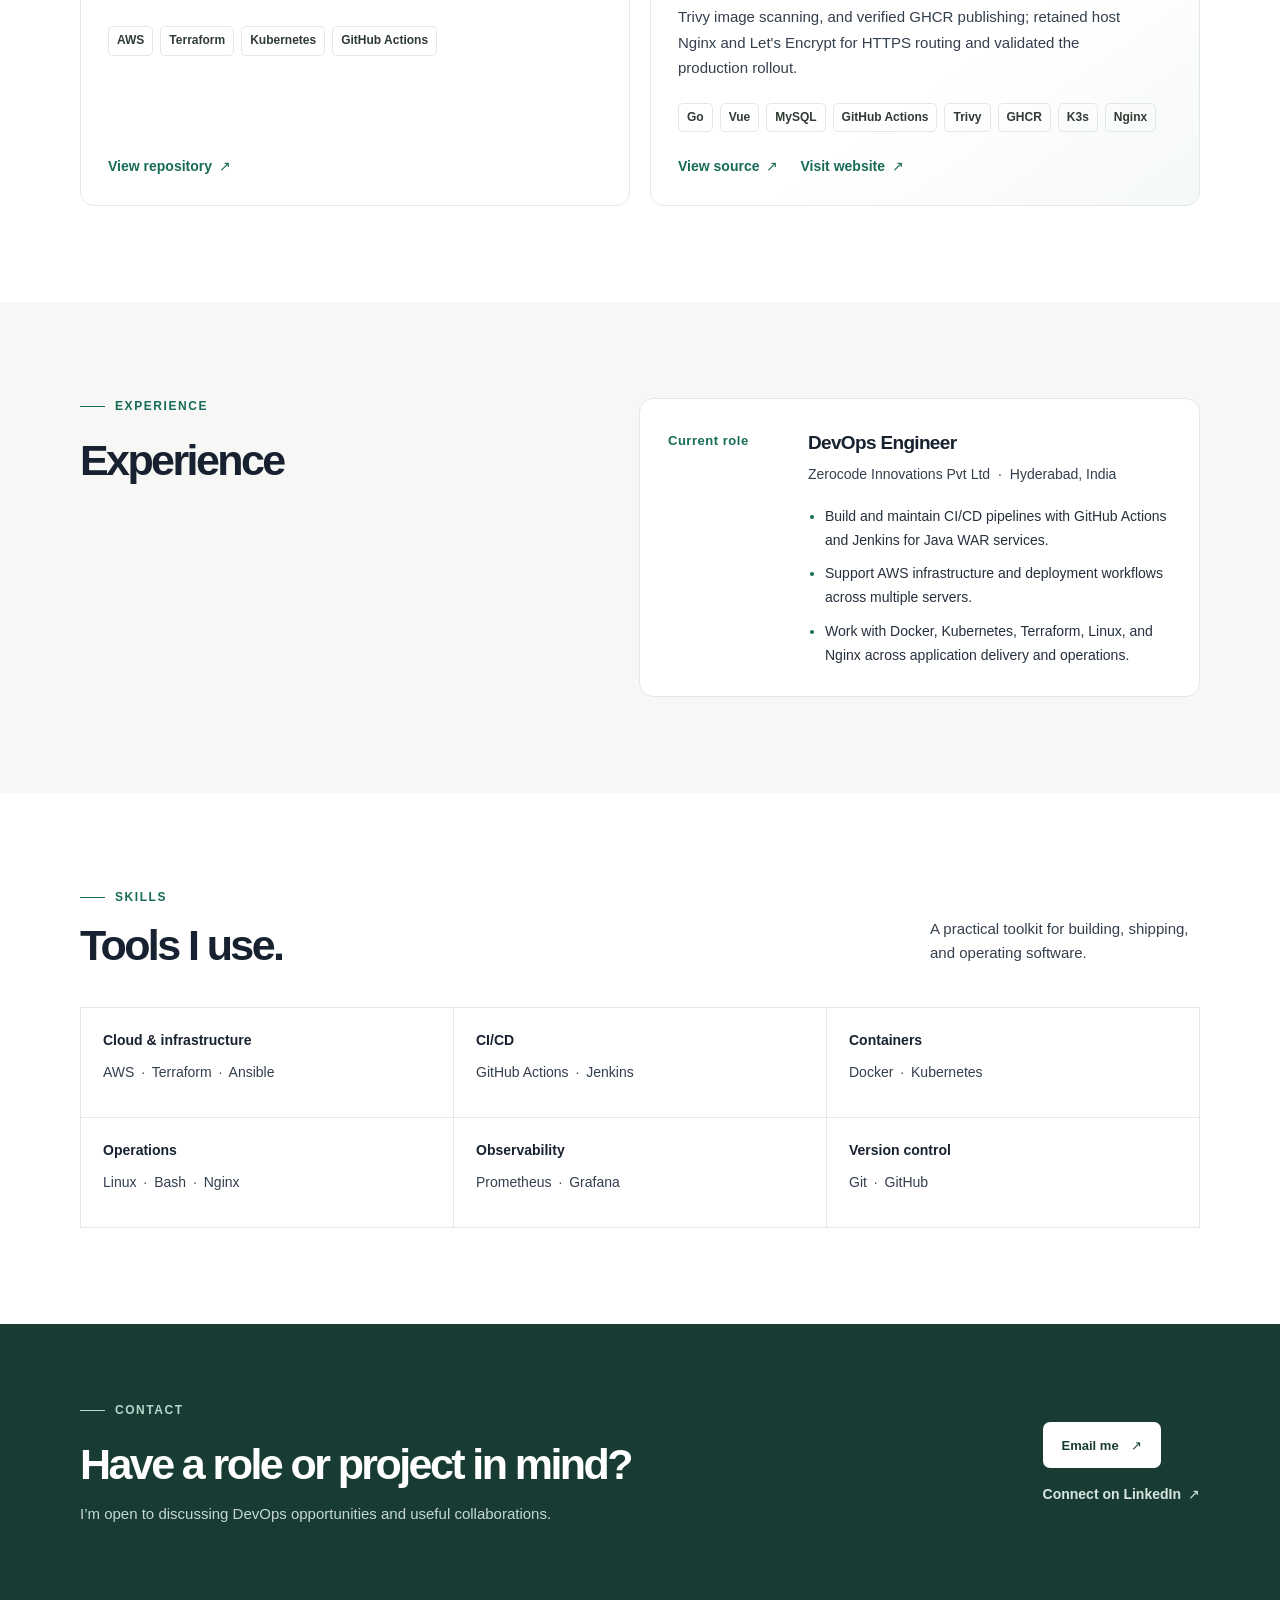
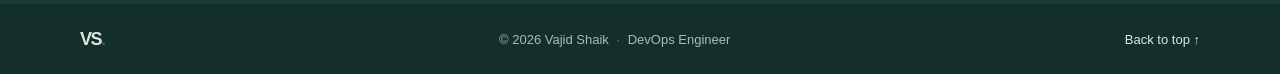
==== commit 36546f95: "Update BlogCMS DevOps portfolio and resume Co-authored-by: Copilot <223556219+Copilot@users.noreply." ====
--- a/index.html
+++ b/index.html
@@ -116,12 +116,12 @@
           <article class="project-card project-card-featured">
             <div class="project-topline">
               <span class="project-number">02</span>
-              <span class="project-type">Full-stack application</span>
-            </div>
-            <h3>BlogCMS — application and VPS deployment</h3>
-            <p>Built a full-stack content management system with Go, Vue, and MySQL, then deployed it to an Ubuntu VPS. Nginx serves the frontend and reverse-proxies API traffic; systemd manages the API service, and HTTPS is enabled with Let's Encrypt.</p>
+              <span class="project-type">Full-stack &amp; DevOps deployment</span>
+            </div>
+            <h3>BlogCMS — CI/CD and Kubernetes deployment</h3>
+            <p>Containerized and deployed the Go, Vue, and MySQL application to a single-node K3s cluster on Ubuntu. Added GitHub Actions checks, Trivy image scanning, and verified GHCR publishing; retained host Nginx and Let's Encrypt for HTTPS routing and validated the production rollout.</p>
             <ul class="tag-list" aria-label="Technologies">
-              <li>Go</li><li>Vue</li><li>MySQL</li><li>Nginx</li><li>systemd</li>
+              <li>Go</li><li>Vue</li><li>MySQL</li><li>GitHub Actions</li><li>Trivy</li><li>GHCR</li><li>K3s</li><li>Nginx</li>
             </ul>
             <div class="project-links">
               <a class="project-link" href="https://github.com/VajidShaik44/blogcms" target="_blank" rel="noopener noreferrer">View source <span aria-hidden="true">↗</span></a>
--- a/styles.css
+++ b/styles.css
@@ -545,16 +545,6 @@
   line-height: 1.7;
 }
 
-.project-card > .project-status {
-  margin-top: 14px;
-  color: var(--ink-soft);
-  font-size: 13px;
-}
-
-.project-status strong {
-  color: var(--ink);
-}
-
 .tag-list {
   display: flex;
   flex-wrap: wrap;
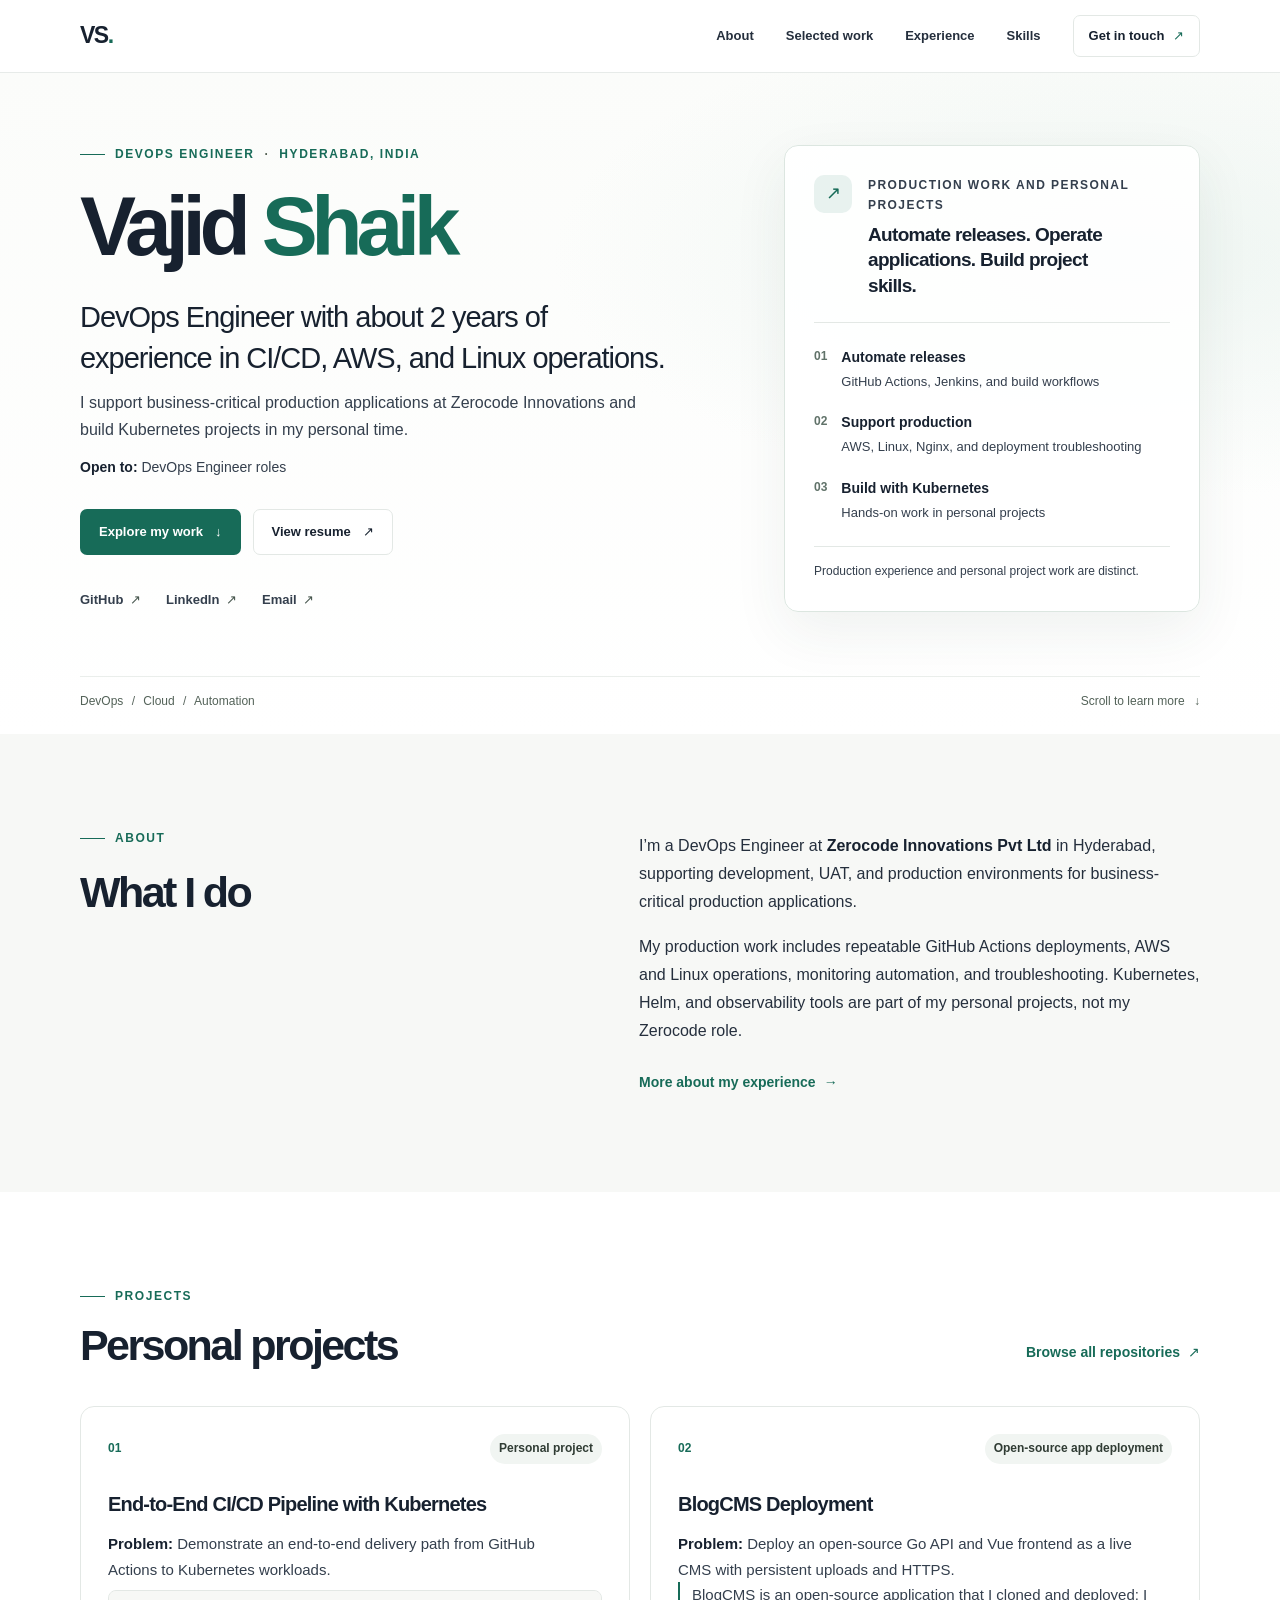
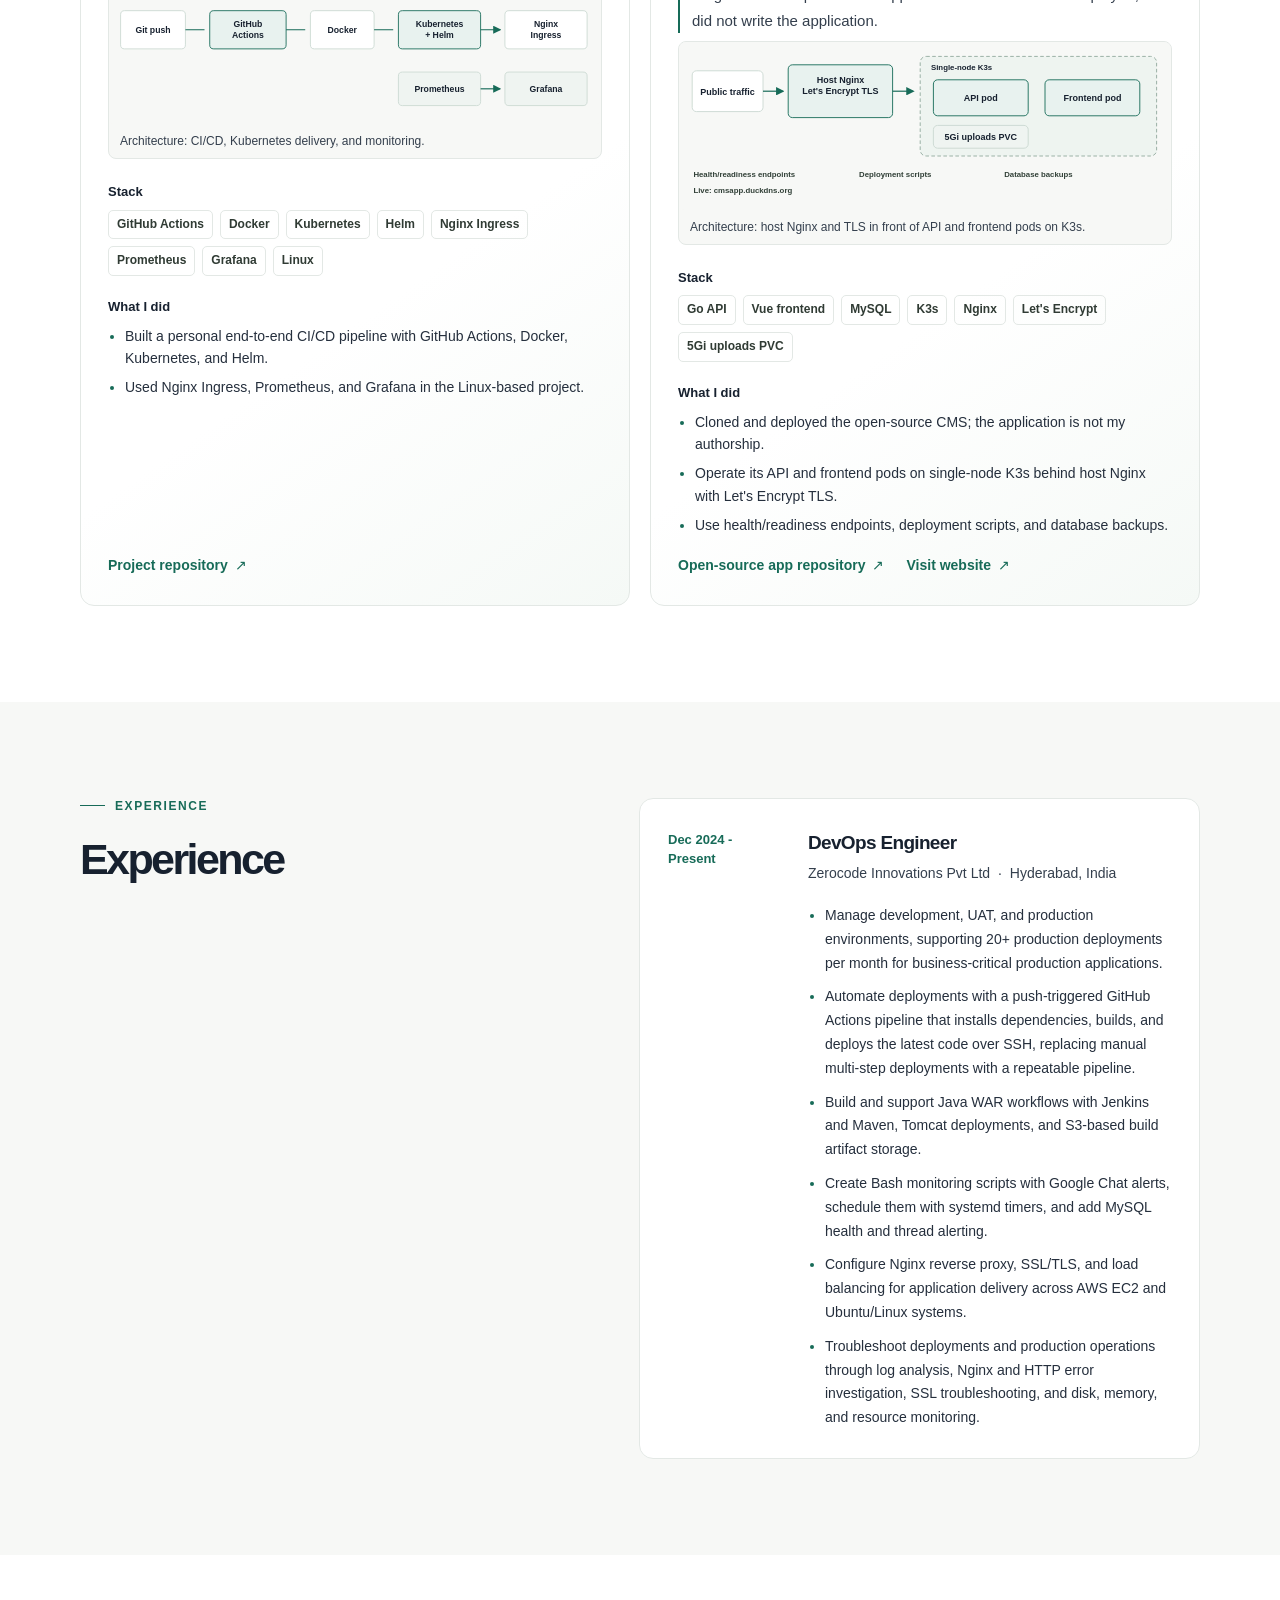
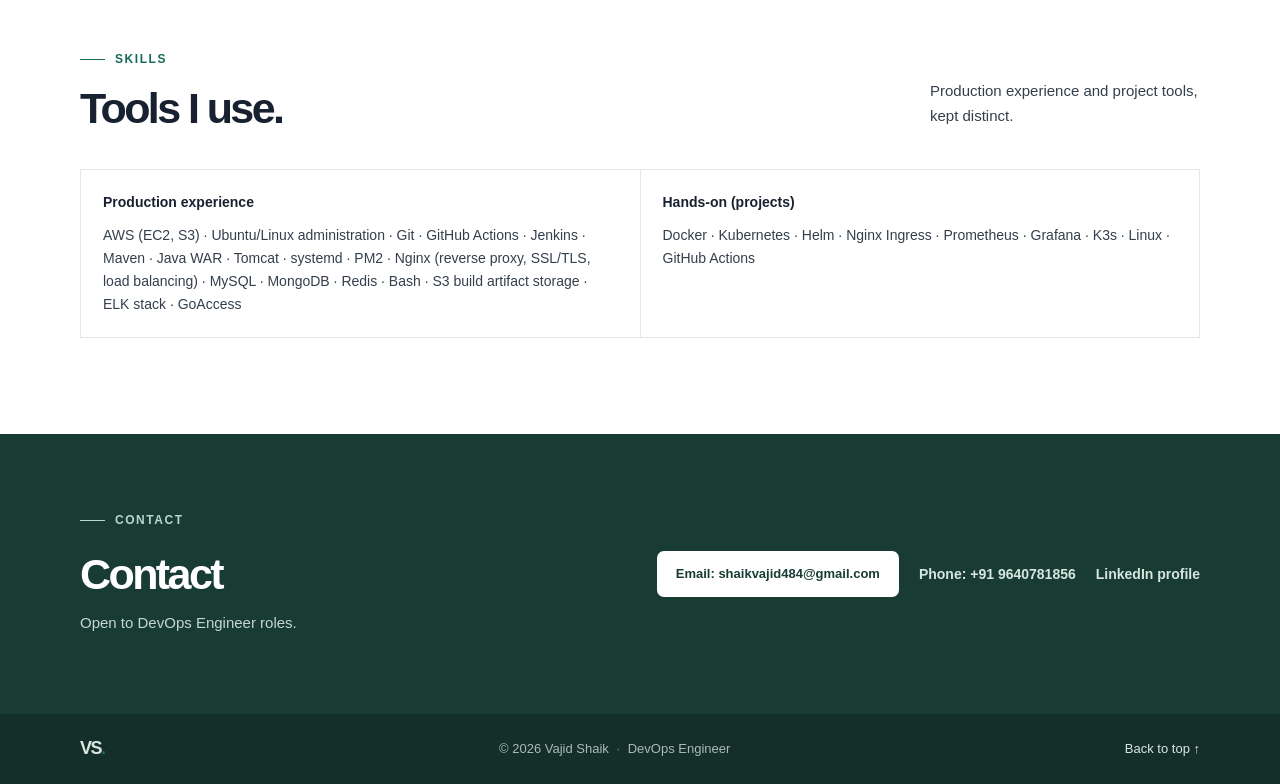
==== commit 1cf59773: "Refactor portfolio: Remove interactive terminal functionality and update HTML structure, SEO metadat" ====
--- a/index.html
+++ b/index.html
@@ -4,10 +4,10 @@
   <meta charset="UTF-8" />
   <meta name="viewport" content="width=device-width, initial-scale=1" />
   <meta name="theme-color" content="#f8fafc" />
-  <meta name="description" content="Vajid Shaik is a DevOps Engineer in Hyderabad, India, working with AWS, CI/CD, infrastructure as code, and container platforms." />
+  <meta name="description" content="Vajid Shaik is a DevOps Engineer at Zerocode Innovations in Hyderabad, with about 2 years of experience in AWS, CI/CD, Linux operations, and production deployments." />
   <meta name="author" content="Vajid Shaik" />
   <meta property="og:title" content="Vajid Shaik | DevOps Engineer" />
-  <meta property="og:description" content="DevOps engineering across cloud infrastructure, CI/CD, and container platforms." />
+  <meta property="og:description" content="DevOps Engineer with about 2 years of experience in AWS, CI/CD, Linux operations, and production deployments, plus hands-on Kubernetes projects." />
   <meta property="og:type" content="website" />
   <meta property="og:url" content="https://vajidshaik44.github.io/" />
   <link rel="canonical" href="https://vajidshaik44.github.io/" />
@@ -40,8 +40,9 @@
         <div class="hero-copy">
           <p class="eyebrow"><span class="eyebrow-line"></span> DevOps Engineer <span class="eyebrow-dot">·</span> Hyderabad, India</p>
           <h1>Vajid <span>Shaik</span></h1>
-          <p class="hero-lede">I work on build pipelines, cloud infrastructure, and application deployments.</p>
-          <p class="hero-summary">My focus is practical DevOps: automate the release process, keep infrastructure manageable, and help teams run their applications reliably.</p>
+          <p class="hero-lede">DevOps Engineer with about 2 years of experience in CI/CD, AWS, and Linux operations.</p>
+          <p class="hero-summary">I support business-critical production applications at Zerocode Innovations and build Kubernetes projects in my personal time.</p>
+          <p class="availability"><strong>Open to:</strong> DevOps Engineer roles</p>
           <div class="hero-actions">
             <a class="button button-primary" href="#work">Explore my work <span aria-hidden="true">↓</span></a>
             <a class="button button-secondary" href="assets/resume/vajid-shaik-devops-resume.pdf" target="_blank" rel="noopener">View resume <span aria-hidden="true">↗</span></a>
@@ -57,16 +58,16 @@
           <div class="focus-card-heading">
             <span class="focus-mark" aria-hidden="true">↗</span>
             <div>
-              <p class="card-kicker">My day-to-day work</p>
-              <h2>Build pipelines. Infrastructure. Application delivery.</h2>
+              <p class="card-kicker">Production work and personal projects</p>
+              <h2>Automate releases. Operate applications. Build project skills.</h2>
             </div>
           </div>
           <ul class="focus-list">
-            <li><span>01</span><div><strong>Automate delivery</strong><small>CI/CD pipelines and release workflows</small></div></li>
-            <li><span>02</span><div><strong>Provision infrastructure</strong><small>AWS environments managed as code</small></div></li>
-            <li><span>03</span><div><strong>Run applications</strong><small>Containers, Linux, and production support</small></div></li>
+            <li><span>01</span><div><strong>Automate releases</strong><small>GitHub Actions, Jenkins, and build workflows</small></div></li>
+            <li><span>02</span><div><strong>Support production</strong><small>AWS, Linux, Nginx, and deployment troubleshooting</small></div></li>
+            <li><span>03</span><div><strong>Build with Kubernetes</strong><small>Hands-on work in personal projects</small></div></li>
           </ul>
-          <p class="focus-note">Tools and responsibilities I work with regularly.</p>
+          <p class="focus-note">Production experience and personal project work are distinct.</p>
         </aside>
       </div>
       <div class="hero-bottom container">
@@ -82,8 +83,8 @@
           <h2 class="section-title">What I do</h2>
         </div>
         <div class="about-copy">
-          <p>I’m a DevOps Engineer at <strong>Zerocode Innovations Pvt Ltd</strong> in Hyderabad. I work on deployment pipelines for Java services, AWS infrastructure, and the day-to-day tooling that helps teams release and operate applications.</p>
-          <p>I enjoy making infrastructure easier to reproduce and systems easier to understand—whether that means improving a pipeline, provisioning resources with Terraform, or troubleshooting a production deployment.</p>
+          <p>I’m a DevOps Engineer at <strong>Zerocode Innovations Pvt Ltd</strong> in Hyderabad, supporting development, UAT, and production environments for business-critical production applications.</p>
+          <p>My production work includes repeatable GitHub Actions deployments, AWS and Linux operations, monitoring automation, and troubleshooting. Kubernetes, Helm, and observability tools are part of my personal projects, not my Zerocode role.</p>
           <a class="text-link" href="#experience">More about my experience <span aria-hidden="true">→</span></a>
         </div>
       </div>
@@ -94,37 +95,143 @@
         <div class="section-heading">
           <div>
             <p class="eyebrow"><span class="eyebrow-line"></span> Projects</p>
-              <h2 class="section-title">A few things I’ve worked on.</h2>
+              <h2 class="section-title">Personal projects</h2>
           </div>
           <a class="text-link section-heading-link" href="https://github.com/VajidShaik44" target="_blank" rel="noopener noreferrer">Browse all repositories <span aria-hidden="true">↗</span></a>
         </div>
 
         <div class="projects-grid">
-          <article class="project-card">
+          <article class="project-card project-card-featured">
             <div class="project-topline">
               <span class="project-number">01</span>
-              <span class="project-type">Cloud &amp; automation</span>
+              <span class="project-type">Personal project</span>
             </div>
-            <h3>AWS DevOps Automation Platform</h3>
-            <p>A collection of hands-on infrastructure and delivery projects covering AWS, Terraform, Kubernetes, CI/CD, and observability.</p>
-            <ul class="tag-list" aria-label="Technologies">
-              <li>AWS</li><li>Terraform</li><li>Kubernetes</li><li>GitHub Actions</li>
-            </ul>
-            <a class="project-link" href="https://github.com/VajidShaik44/aws-devops-project" target="_blank" rel="noopener noreferrer">View repository <span aria-hidden="true">↗</span></a>
+            <h3>End-to-End CI/CD Pipeline with Kubernetes</h3>
+            <p class="case-study-problem"><strong>Problem:</strong> Demonstrate an end-to-end delivery path from GitHub Actions to Kubernetes workloads.</p>
+            <figure class="architecture-figure" tabindex="0">
+              <svg class="architecture-diagram" viewBox="0 0 850 230" role="img" aria-labelledby="projectAPipelineTitle projectAPipelineDesc">
+                <title id="projectAPipelineTitle">Project A CI/CD architecture</title>
+                <desc id="projectAPipelineDesc">GitHub Actions builds a Docker image and deploys to Kubernetes using Helm. Nginx Ingress routes traffic. Prometheus and Grafana provide project monitoring.</desc>
+                <defs>
+                  <marker id="project-a-arrow" viewBox="0 0 10 10" refX="8" refY="5" markerWidth="7" markerHeight="7" orient="auto-start-reverse"><path d="M 0 0 L 10 5 L 0 10 z" class="diagram-arrowhead" /></marker>
+                </defs>
+                <rect class="diagram-canvas" x="0" y="0" width="850" height="230" rx="8" />
+                <g class="diagram-node">
+                  <rect x="20" y="34" width="112" height="66" rx="7" />
+                  <text x="76" y="73" text-anchor="middle">Git push</text>
+                </g>
+                <g class="diagram-node diagram-accent-node">
+                  <rect x="174" y="34" width="132" height="66" rx="7" />
+                  <text x="240" y="63" text-anchor="middle"><tspan x="240">GitHub</tspan><tspan x="240" dy="18">Actions</tspan></text>
+                </g>
+                <g class="diagram-node">
+                  <rect x="348" y="34" width="110" height="66" rx="7" />
+                  <text x="403" y="73" text-anchor="middle">Docker</text>
+                </g>
+                <g class="diagram-node diagram-accent-node">
+                  <rect x="500" y="34" width="142" height="66" rx="7" />
+                  <text x="571" y="63" text-anchor="middle"><tspan x="571">Kubernetes</tspan><tspan x="571" dy="18">+ Helm</tspan></text>
+                </g>
+                <g class="diagram-node">
+                  <rect x="684" y="34" width="142" height="66" rx="7" />
+                  <text x="755" y="63" text-anchor="middle"><tspan x="755">Nginx</tspan><tspan x="755" dy="18">Ingress</tspan></text>
+                </g>
+                <path class="diagram-edge" d="M132 67 H165 M306 67 H339 M458 67 H491 M642 67 H675" marker-end="url(#project-a-arrow)" />
+                <g class="diagram-node diagram-monitor-node">
+                  <rect x="500" y="140" width="142" height="58" rx="7" />
+                  <text x="571" y="175" text-anchor="middle">Prometheus</text>
+                </g>
+                <g class="diagram-node diagram-monitor-node">
+                  <rect x="684" y="140" width="142" height="58" rx="7" />
+                  <text x="755" y="175" text-anchor="middle">Grafana</text>
+                </g>
+                <path class="diagram-edge" d="M642 169 H675" marker-end="url(#project-a-arrow)" />
+              </svg>
+              <figcaption>Architecture: CI/CD, Kubernetes delivery, and monitoring.</figcaption>
+            </figure>
+            <h4 class="case-study-heading">Stack</h4>
+            <ul class="tag-list" aria-label="Project A technology stack">
+              <li>GitHub Actions</li><li>Docker</li><li>Kubernetes</li><li>Helm</li><li>Nginx Ingress</li><li>Prometheus</li><li>Grafana</li><li>Linux</li>
+            </ul>
+            <h4 class="case-study-heading">What I did</h4>
+            <ul class="case-study-list">
+              <li>Built a personal end-to-end CI/CD pipeline with GitHub Actions, Docker, Kubernetes, and Helm.</li>
+              <li>Used Nginx Ingress, Prometheus, and Grafana in the Linux-based project.</li>
+            </ul>
+            <figure class="project-screenshot" aria-label="Project A pipeline screenshot">
+              <img src="assets/screenshots/project-a-pipeline.png" alt="Project A CI/CD pipeline" />
+              <figcaption>Screenshot: <code>assets/screenshots/project-a-pipeline.png</code></figcaption>
+            </figure>
+            <figure class="project-screenshot" aria-label="Project A Grafana screenshot">
+              <img src="assets/screenshots/project-a-grafana.png" alt="Project A Grafana monitoring dashboard" />
+              <figcaption>Screenshot: <code>assets/screenshots/project-a-grafana.png</code></figcaption>
+            </figure>
+            <a class="project-link" href="https://github.com/VajidShaik44/aws-devops-project" target="_blank" rel="noopener noreferrer">Project repository <span aria-hidden="true">↗</span></a>
           </article>
 
           <article class="project-card project-card-featured">
             <div class="project-topline">
               <span class="project-number">02</span>
-              <span class="project-type">Full-stack &amp; DevOps deployment</span>
+              <span class="project-type">Open-source app deployment</span>
             </div>
-            <h3>BlogCMS — CI/CD and Kubernetes deployment</h3>
-            <p>Containerized and deployed the Go, Vue, and MySQL application to a single-node K3s cluster on Ubuntu. Added GitHub Actions checks, Trivy image scanning, and verified GHCR publishing; retained host Nginx and Let's Encrypt for HTTPS routing and validated the production rollout.</p>
-            <ul class="tag-list" aria-label="Technologies">
-              <li>Go</li><li>Vue</li><li>MySQL</li><li>GitHub Actions</li><li>Trivy</li><li>GHCR</li><li>K3s</li><li>Nginx</li>
-            </ul>
+            <h3>BlogCMS Deployment</h3>
+            <p class="case-study-problem"><strong>Problem:</strong> Deploy an open-source Go API and Vue frontend as a live CMS with persistent uploads and HTTPS.</p>
+            <p class="project-ownership">BlogCMS is an open-source application that I cloned and deployed; I did not write the application.</p>
+            <figure class="architecture-figure" tabindex="0">
+              <svg class="architecture-diagram" viewBox="0 0 820 280" role="img" aria-labelledby="projectBArchitectureTitle projectBArchitectureDesc">
+                <title id="projectBArchitectureTitle">BlogCMS deployment architecture</title>
+                <desc id="projectBArchitectureDesc">Public traffic reaches host Nginx with Let's Encrypt TLS, then the single-node K3s deployment with API and frontend pods and a 5Gi uploads persistent volume claim. Health and readiness endpoints, deployment scripts, and database backups support operation.</desc>
+                <defs>
+                  <marker id="project-b-arrow" viewBox="0 0 10 10" refX="8" refY="5" markerWidth="7" markerHeight="7" orient="auto-start-reverse"><path d="M 0 0 L 10 5 L 0 10 z" class="diagram-arrowhead" /></marker>
+                </defs>
+                <rect class="diagram-canvas" x="0" y="0" width="820" height="280" rx="8" />
+                <g class="diagram-node">
+                  <rect x="22" y="48" width="118" height="68" rx="7" />
+                  <text x="81" y="88" text-anchor="middle">Public traffic</text>
+                </g>
+                <g class="diagram-node diagram-accent-node">
+                  <rect x="182" y="38" width="174" height="88" rx="7" />
+                  <text x="269" y="68" text-anchor="middle"><tspan x="269">Host Nginx</tspan><tspan x="269" dy="19">Let's Encrypt TLS</tspan></text>
+                </g>
+                <path class="diagram-edge" d="M140 82 H173" marker-end="url(#project-b-arrow)" />
+                <rect class="diagram-cluster" x="402" y="24" width="394" height="166" rx="10" />
+                <text class="diagram-cluster-label" x="420" y="47">Single-node K3s</text>
+                <path class="diagram-edge" d="M356 82 H390" marker-end="url(#project-b-arrow)" />
+                <g class="diagram-node diagram-accent-node">
+                  <rect x="424" y="63" width="158" height="60" rx="7" />
+                  <text x="503" y="99" text-anchor="middle">API pod</text>
+                </g>
+                <g class="diagram-node diagram-accent-node">
+                  <rect x="610" y="63" width="158" height="60" rx="7" />
+                  <text x="689" y="99" text-anchor="middle">Frontend pod</text>
+                </g>
+                <g class="diagram-node diagram-monitor-node">
+                  <rect x="424" y="139" width="158" height="38" rx="7" />
+                  <text x="503" y="163" text-anchor="middle">5Gi uploads PVC</text>
+                </g>
+                <text class="diagram-operations" x="24" y="225">Health/readiness endpoints</text>
+                <text class="diagram-operations" x="300" y="225">Deployment scripts</text>
+                <text class="diagram-operations" x="542" y="225">Database backups</text>
+                <text class="diagram-operations" x="24" y="252">Live: cmsapp.duckdns.org</text>
+              </svg>
+              <figcaption>Architecture: host Nginx and TLS in front of API and frontend pods on K3s.</figcaption>
+            </figure>
+            <h4 class="case-study-heading">Stack</h4>
+            <ul class="tag-list" aria-label="Project B technology stack">
+              <li>Go API</li><li>Vue frontend</li><li>MySQL</li><li>K3s</li><li>Nginx</li><li>Let's Encrypt</li><li>5Gi uploads PVC</li>
+            </ul>
+            <h4 class="case-study-heading">What I did</h4>
+            <ul class="case-study-list">
+              <li>Cloned and deployed the open-source CMS; the application is not my authorship.</li>
+              <li>Operate its API and frontend pods on single-node K3s behind host Nginx with Let's Encrypt TLS.</li>
+              <li>Use health/readiness endpoints, deployment scripts, and database backups.</li>
+            </ul>
+            <figure class="project-screenshot" aria-label="BlogCMS pod screenshot">
+              <img src="assets/screenshots/project-b-pods.png" alt="BlogCMS API and frontend pods on K3s" />
+              <figcaption>Screenshot: <code>assets/screenshots/project-b-pods.png</code></figcaption>
+            </figure>
             <div class="project-links">
-              <a class="project-link" href="https://github.com/VajidShaik44/blogcms" target="_blank" rel="noopener noreferrer">View source <span aria-hidden="true">↗</span></a>
+              <a class="project-link" href="https://github.com/VajidShaik44/blogcms" target="_blank" rel="noopener noreferrer">Open-source app repository <span aria-hidden="true">↗</span></a>
               <a class="project-link" href="https://cmsapp.duckdns.org" target="_blank" rel="noopener noreferrer">Visit website <span aria-hidden="true">↗</span></a>
             </div>
           </article>
@@ -139,14 +246,17 @@
           <h2 class="section-title">Experience</h2>
         </div>
         <article class="experience-card">
-          <div class="experience-date">Current role</div>
+          <div class="experience-date">Dec 2024 - Present</div>
           <div>
             <h3>DevOps Engineer</h3>
             <p class="experience-company">Zerocode Innovations Pvt Ltd <span>·</span> Hyderabad, India</p>
             <ul class="experience-list">
-              <li>Build and maintain CI/CD pipelines with GitHub Actions and Jenkins for Java WAR services.</li>
-              <li>Support AWS infrastructure and deployment workflows across multiple servers.</li>
-              <li>Work with Docker, Kubernetes, Terraform, Linux, and Nginx across application delivery and operations.</li>
+              <li>Manage development, UAT, and production environments, supporting 20+ production deployments per month for business-critical production applications.</li>
+              <li>Automate deployments with a push-triggered GitHub Actions pipeline that installs dependencies, builds, and deploys the latest code over SSH, replacing manual multi-step deployments with a repeatable pipeline.</li>
+              <li>Build and support Java WAR workflows with Jenkins and Maven, Tomcat deployments, and S3-based build artifact storage.</li>
+              <li>Create Bash monitoring scripts with Google Chat alerts, schedule them with systemd timers, and add MySQL health and thread alerting.</li>
+              <li>Configure Nginx reverse proxy, SSL/TLS, and load balancing for application delivery across AWS EC2 and Ubuntu/Linux systems.</li>
+              <li>Troubleshoot deployments and production operations through log analysis, Nginx and HTTP error investigation, SSL troubleshooting, and disk, memory, and resource monitoring.</li>
             </ul>
           </div>
         </article>
@@ -160,15 +270,11 @@
             <p class="eyebrow"><span class="eyebrow-line"></span> Skills</p>
             <h2 class="section-title">Tools I use.</h2>
           </div>
-          <p class="section-intro">A practical toolkit for building, shipping, and operating software.</p>
+          <p class="section-intro">Production experience and project tools, kept distinct.</p>
         </div>
         <div class="skills-grid">
-          <article class="skill-group"><h3>Cloud &amp; infrastructure</h3><p>AWS <span>·</span> Terraform <span>·</span> Ansible</p></article>
-          <article class="skill-group"><h3>CI/CD</h3><p>GitHub Actions <span>·</span> Jenkins</p></article>
-          <article class="skill-group"><h3>Containers</h3><p>Docker <span>·</span> Kubernetes</p></article>
-          <article class="skill-group"><h3>Operations</h3><p>Linux <span>·</span> Bash <span>·</span> Nginx</p></article>
-          <article class="skill-group"><h3>Observability</h3><p>Prometheus <span>·</span> Grafana</p></article>
-          <article class="skill-group"><h3>Version control</h3><p>Git <span>·</span> GitHub</p></article>
+          <article class="skill-group"><h3>Production experience</h3><p>AWS (EC2, S3) · Ubuntu/Linux administration · Git · GitHub Actions · Jenkins · Maven · Java WAR · Tomcat · systemd · PM2 · Nginx (reverse proxy, SSL/TLS, load balancing) · MySQL · MongoDB · Redis · Bash · S3 build artifact storage · ELK stack · GoAccess</p></article>
+          <article class="skill-group"><h3>Hands-on (projects)</h3><p>Docker · Kubernetes · Helm · Nginx Ingress · Prometheus · Grafana · K3s · Linux · GitHub Actions</p></article>
         </div>
       </div>
     </section>
@@ -177,12 +283,13 @@
       <div class="container contact-inner">
         <div>
           <p class="eyebrow"><span class="eyebrow-line"></span> Contact</p>
-          <h2>Have a role or project in mind?</h2>
-          <p>I’m open to discussing DevOps opportunities and useful collaborations.</p>
+          <h2>Contact</h2>
+          <p>Open to DevOps Engineer roles.</p>
         </div>
         <div class="contact-actions">
-          <a class="button button-light" href="mailto:shaikvajid484@gmail.com">Email me <span aria-hidden="true">↗</span></a>
-          <a class="contact-profile" href="https://www.linkedin.com/in/vajid-shaik" target="_blank" rel="noopener noreferrer">Connect on LinkedIn <span aria-hidden="true">↗</span></a>
+          <a class="button button-light" href="mailto:shaikvajid484@gmail.com">Email: shaikvajid484@gmail.com</a>
+          <a class="contact-profile" href="tel:+919640781856">Phone: +91 9640781856</a>
+          <a class="contact-profile" href="https://www.linkedin.com/in/vajid-shaik" target="_blank" rel="noopener noreferrer">LinkedIn profile</a>
         </div>
       </div>
     </section>
--- a/styles.css
+++ b/styles.css
@@ -215,6 +215,16 @@
   line-height: 1.7;
 }
 
+.availability {
+  margin: 13px 0 0;
+  color: var(--muted);
+  font-size: 14px;
+}
+
+.availability strong {
+  color: var(--ink);
+}
+
 .hero-actions {
   display: flex;
   flex-wrap: wrap;
@@ -469,6 +479,7 @@
 
 .project-card {
   min-height: 310px;
+  min-width: 0;
   display: flex;
   flex-direction: column;
   padding: 27px;
@@ -535,6 +546,159 @@
   font-size: 20px;
   font-weight: 650;
   letter-spacing: -0.04em;
+}
+
+.case-study-problem,
+.project-ownership {
+  max-width: 470px;
+  margin: 0 0 12px;
+  color: var(--muted);
+  font-size: 14px;
+  line-height: 1.65;
+}
+
+.case-study-problem strong {
+  color: var(--ink);
+}
+
+.project-ownership {
+  padding-left: 12px;
+  border-left: 2px solid var(--accent);
+}
+
+.architecture-figure {
+  margin: 8px 0 18px;
+  overflow-x: auto;
+  border: 1px solid var(--line);
+  border-radius: 8px;
+  background: #f7f8f6;
+  scrollbar-color: #9eb4aa transparent;
+}
+
+.architecture-figure:focus-visible {
+  outline: 3px solid #83bcae;
+  outline-offset: 3px;
+}
+
+.architecture-diagram {
+  display: block;
+  width: 100%;
+  height: auto;
+  color: var(--ink);
+  font-family: Inter, "Segoe UI", Arial, sans-serif;
+}
+
+.diagram-canvas {
+  fill: #f7f8f6;
+}
+
+.diagram-node rect {
+  fill: #fff;
+  stroke: #cbd9d2;
+  stroke-width: 1.5;
+}
+
+.diagram-node.diagram-accent-node rect {
+  fill: #e8f2ef;
+  stroke: #176b58;
+}
+
+.diagram-node.diagram-monitor-node rect {
+  fill: #eff4f1;
+}
+
+.diagram-node text,
+.diagram-cluster-label,
+.diagram-operations {
+  fill: #17212f;
+  font-size: 15px;
+  font-weight: 650;
+}
+
+.diagram-edge {
+  fill: none;
+  stroke: #176b58;
+  stroke-width: 2;
+}
+
+.diagram-arrowhead {
+  fill: #176b58;
+}
+
+.diagram-cluster {
+  fill: #eef4f0;
+  stroke: #91aa9e;
+  stroke-width: 1.5;
+  stroke-dasharray: 6 4;
+}
+
+.diagram-cluster-label {
+  font-size: 13px;
+}
+
+.diagram-operations {
+  fill: #303f36;
+  font-size: 13px;
+}
+
+.architecture-figure figcaption,
+.project-screenshot figcaption {
+  padding: 8px 11px;
+  color: var(--muted);
+  font-size: 12px;
+  line-height: 1.5;
+}
+
+.case-study-heading {
+  margin: 4px 0 7px;
+  color: var(--ink);
+  font-size: 13px;
+  font-weight: 700;
+}
+
+.project-card .tag-list {
+  margin: 0 0 16px;
+}
+
+.case-study-list {
+  display: grid;
+  gap: 7px;
+  margin: 0 0 18px;
+  padding-left: 17px;
+  color: var(--ink-soft);
+  font-size: 14px;
+  line-height: 1.6;
+}
+
+.case-study-list li::marker {
+  color: var(--accent);
+}
+
+.project-screenshot {
+  display: none;
+  margin: 0 0 18px;
+}
+
+.project-screenshot.is-loaded {
+  display: block;
+}
+
+.project-screenshot img {
+  display: block;
+  width: 100%;
+  height: auto;
+  border: 1px solid var(--line);
+  border-radius: 6px;
+}
+
+.project-screenshot figcaption {
+  padding: 6px 0 0;
+  overflow-wrap: anywhere;
+}
+
+.project-screenshot code {
+  color: var(--ink-soft);
+  font-family: "Segoe UI Mono", Consolas, monospace;
 }
 
 .project-card > p {
@@ -599,7 +763,7 @@
   color: var(--accent);
   font-size: 13px;
   font-weight: 700;
-  letter-spacing: 0.04em;
+  line-height: 1.5;
 }
 
 .experience-card h3 {
@@ -642,7 +806,7 @@
 
 .skills-grid {
   display: grid;
-  grid-template-columns: repeat(3, minmax(0, 1fr));
+  grid-template-columns: repeat(2, minmax(0, 1fr));
   border-top: 1px solid var(--line);
   border-left: 1px solid var(--line);
 }
@@ -709,10 +873,12 @@
 }
 
 .contact-actions {
-  display: grid;
-  justify-items: start;
-  gap: 15px;
-  flex: none;
+  display: flex;
+  flex: 1 1 500px;
+  flex-wrap: wrap;
+  align-items: center;
+  justify-content: flex-end;
+  gap: 14px 20px;
 }
 
 .button-light {
@@ -730,6 +896,51 @@
 
 .contact-profile:hover {
   color: #fff;
+}
+
+@media (prefers-color-scheme: dark) {
+  .architecture-figure {
+    background: #14221d;
+  }
+
+  .diagram-canvas {
+    fill: #14221d;
+  }
+
+  .diagram-node rect {
+    fill: #1d3028;
+    stroke: #719383;
+  }
+
+  .diagram-node.diagram-accent-node rect {
+    fill: #23483b;
+    stroke: #8bc4ae;
+  }
+
+  .diagram-node.diagram-monitor-node rect {
+    fill: #20372d;
+  }
+
+  .diagram-node text,
+  .diagram-cluster-label,
+  .diagram-operations {
+    fill: #edf5f1;
+  }
+
+  .diagram-edge,
+  .diagram-arrowhead {
+    stroke: #9ad0ba;
+    fill: #9ad0ba;
+  }
+
+  .diagram-cluster {
+    fill: #182920;
+    stroke: #719383;
+  }
+
+  .architecture-figure figcaption {
+    color: #d0dfd8;
+  }
 }
 
 .site-footer {
@@ -766,6 +977,10 @@
 }
 
 @media (max-width: 900px) {
+  .projects-grid {
+    grid-template-columns: minmax(0, 1fr);
+  }
+
   .hero-grid {
     grid-template-columns: 1fr 0.8fr;
     gap: 38px;
@@ -897,6 +1112,11 @@
     min-height: 290px;
   }
 
+  .architecture-diagram {
+    width: 680px;
+    max-width: none;
+  }
+
   .experience-card {
     grid-template-columns: 1fr;
     gap: 12px;
@@ -916,6 +1136,7 @@
   }
 
   .contact-actions {
+    justify-content: flex-start;
     margin-top: 25px;
   }
 }
